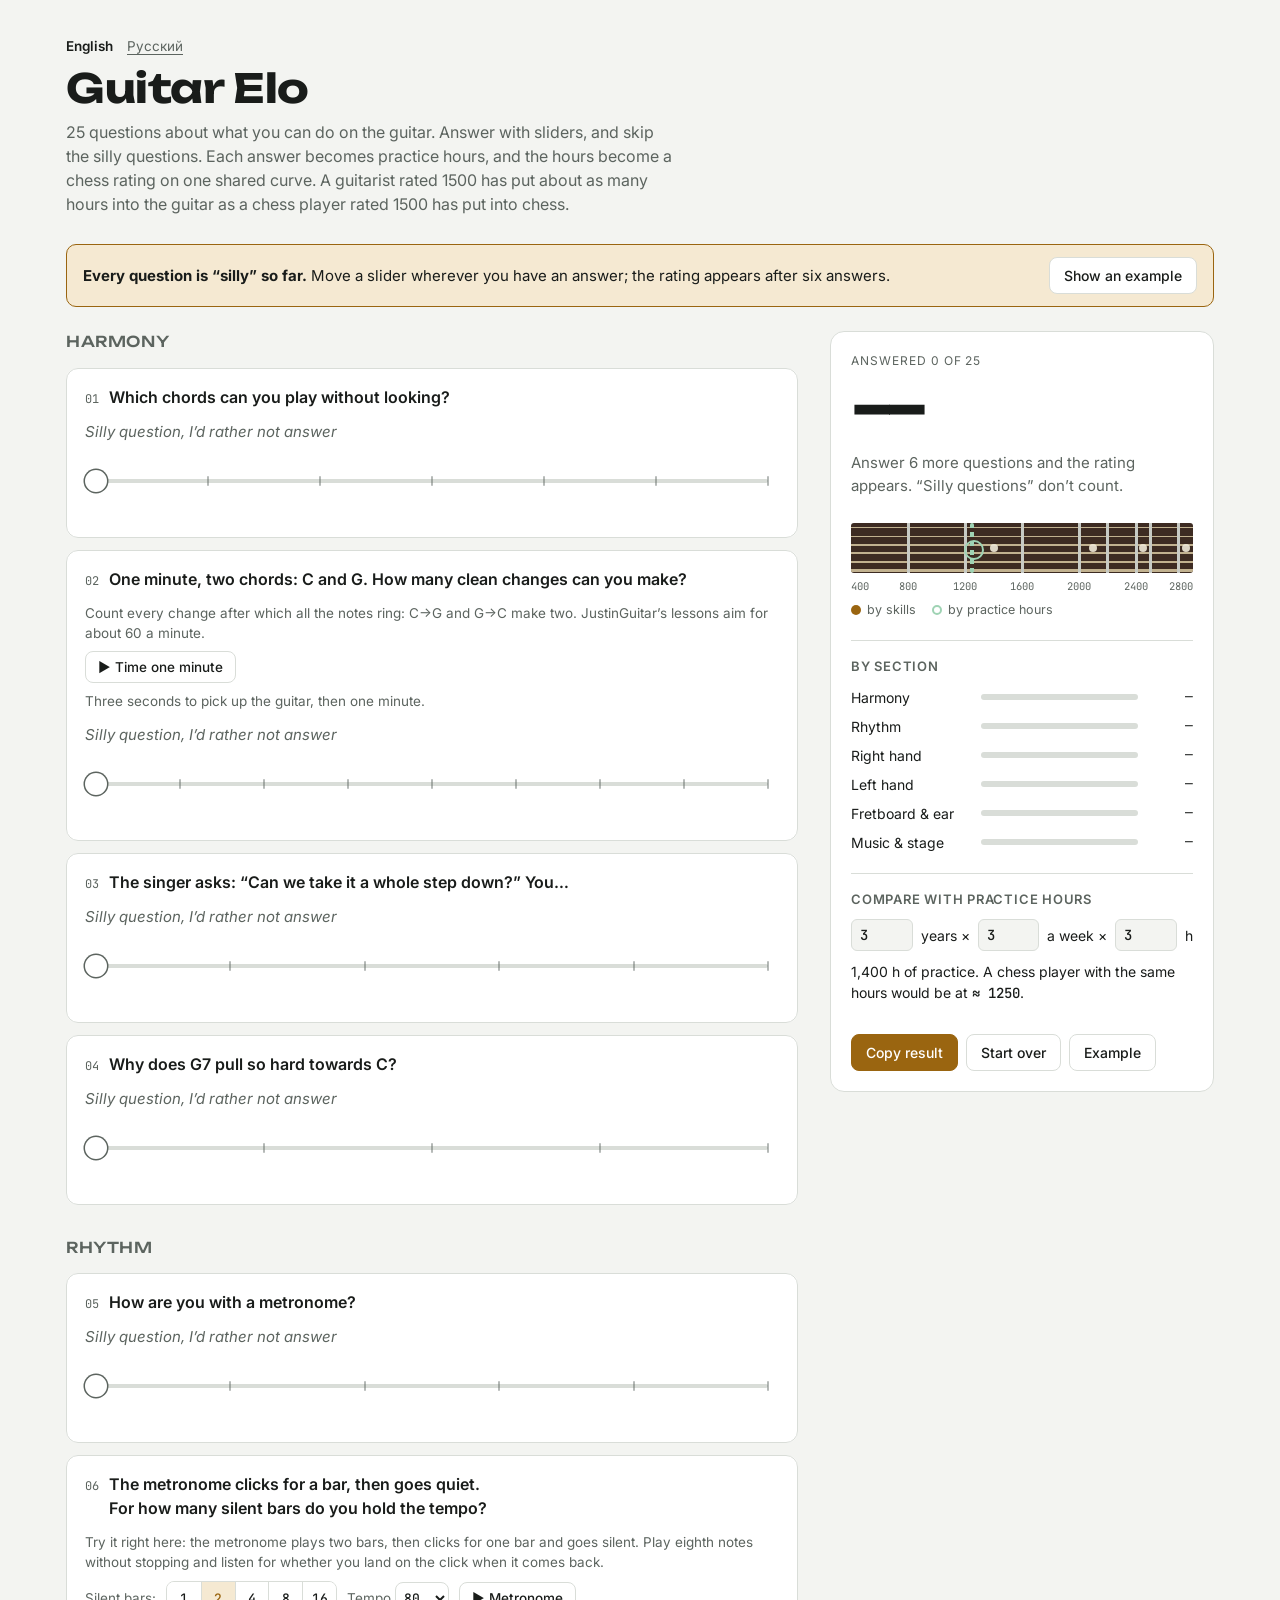
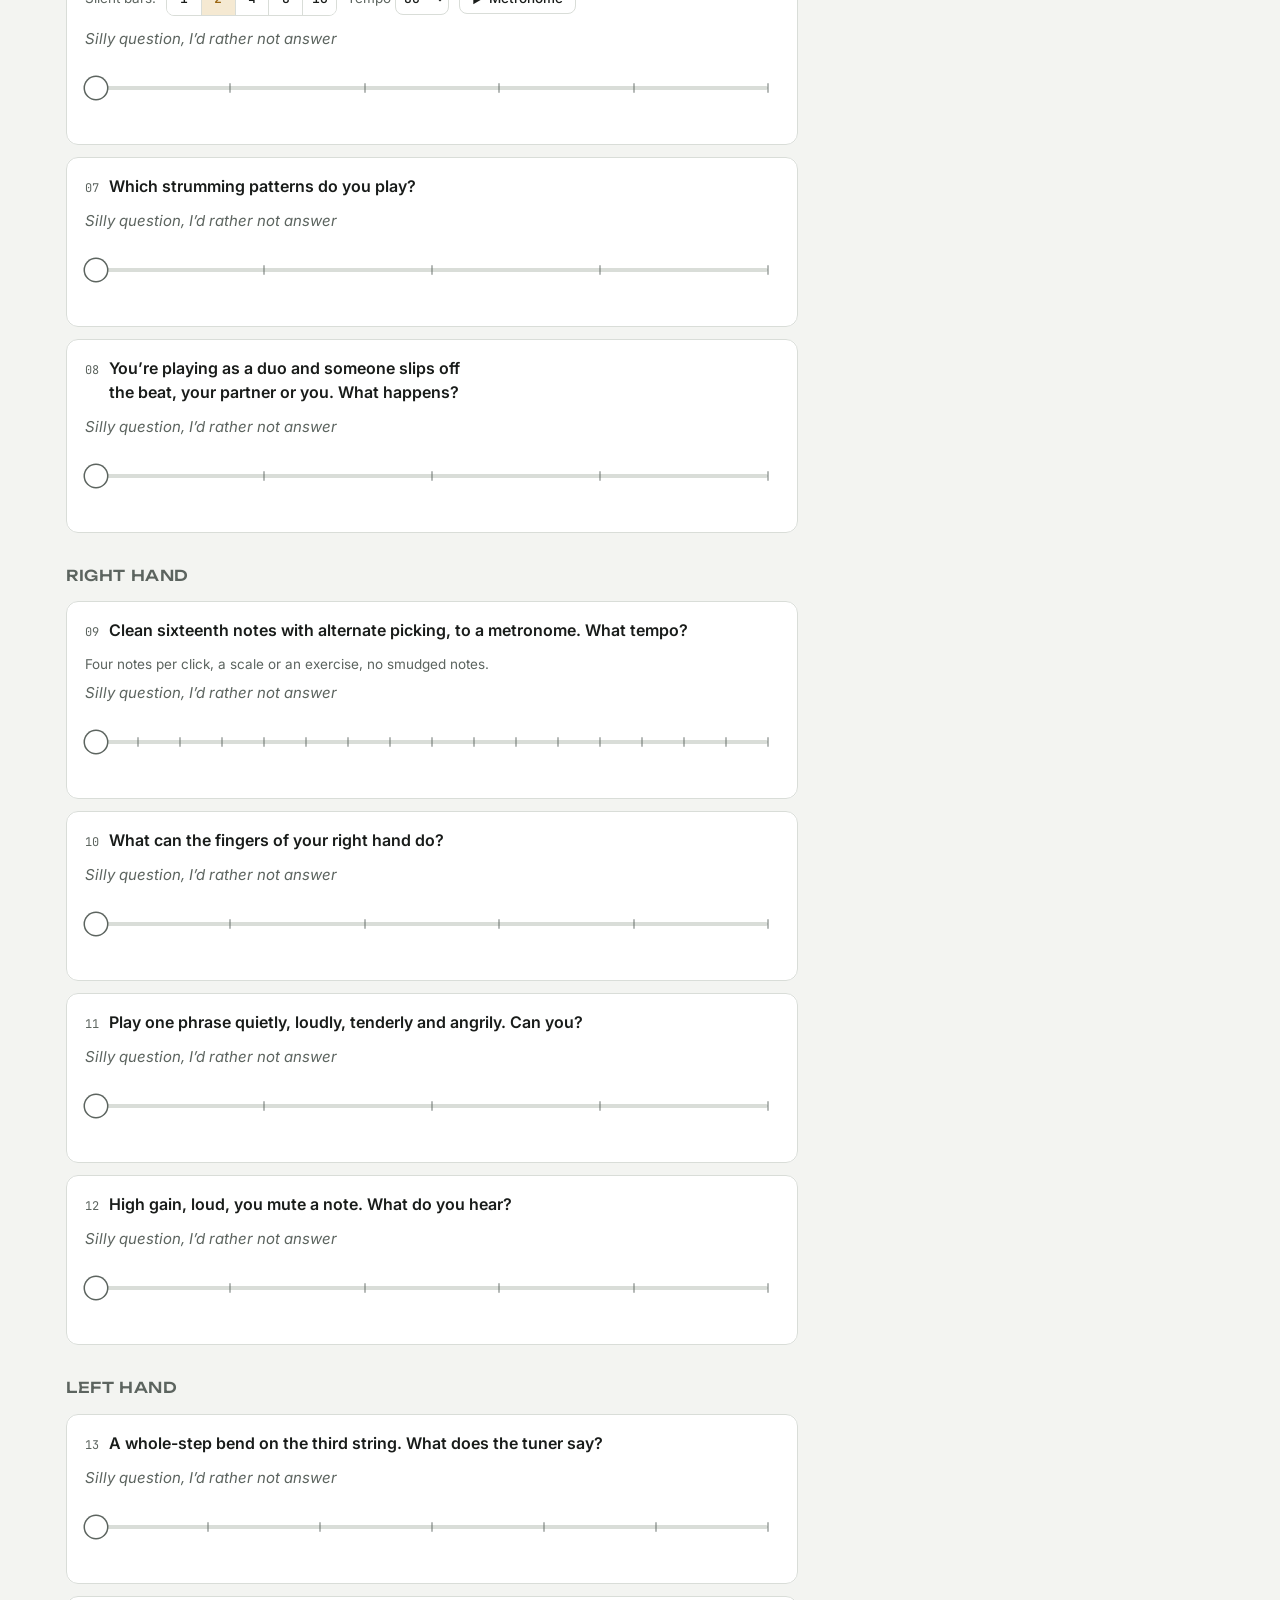
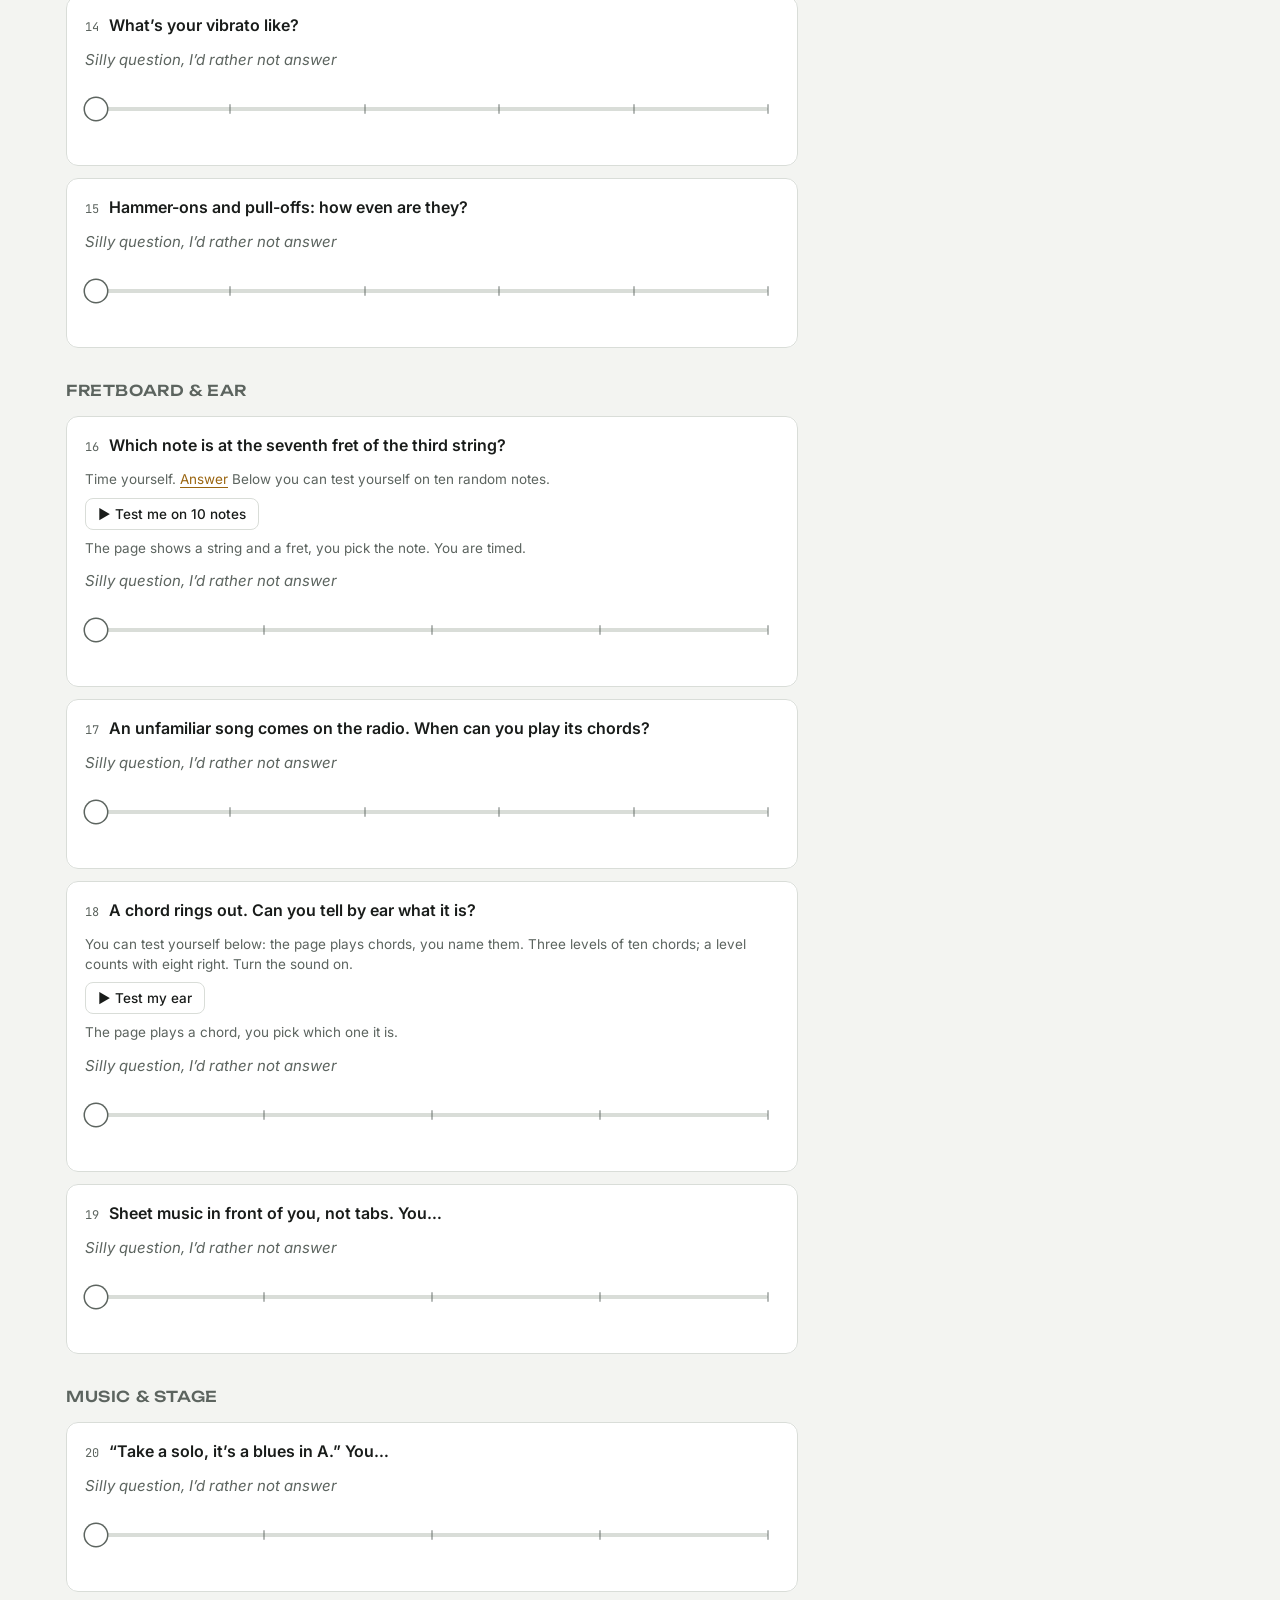
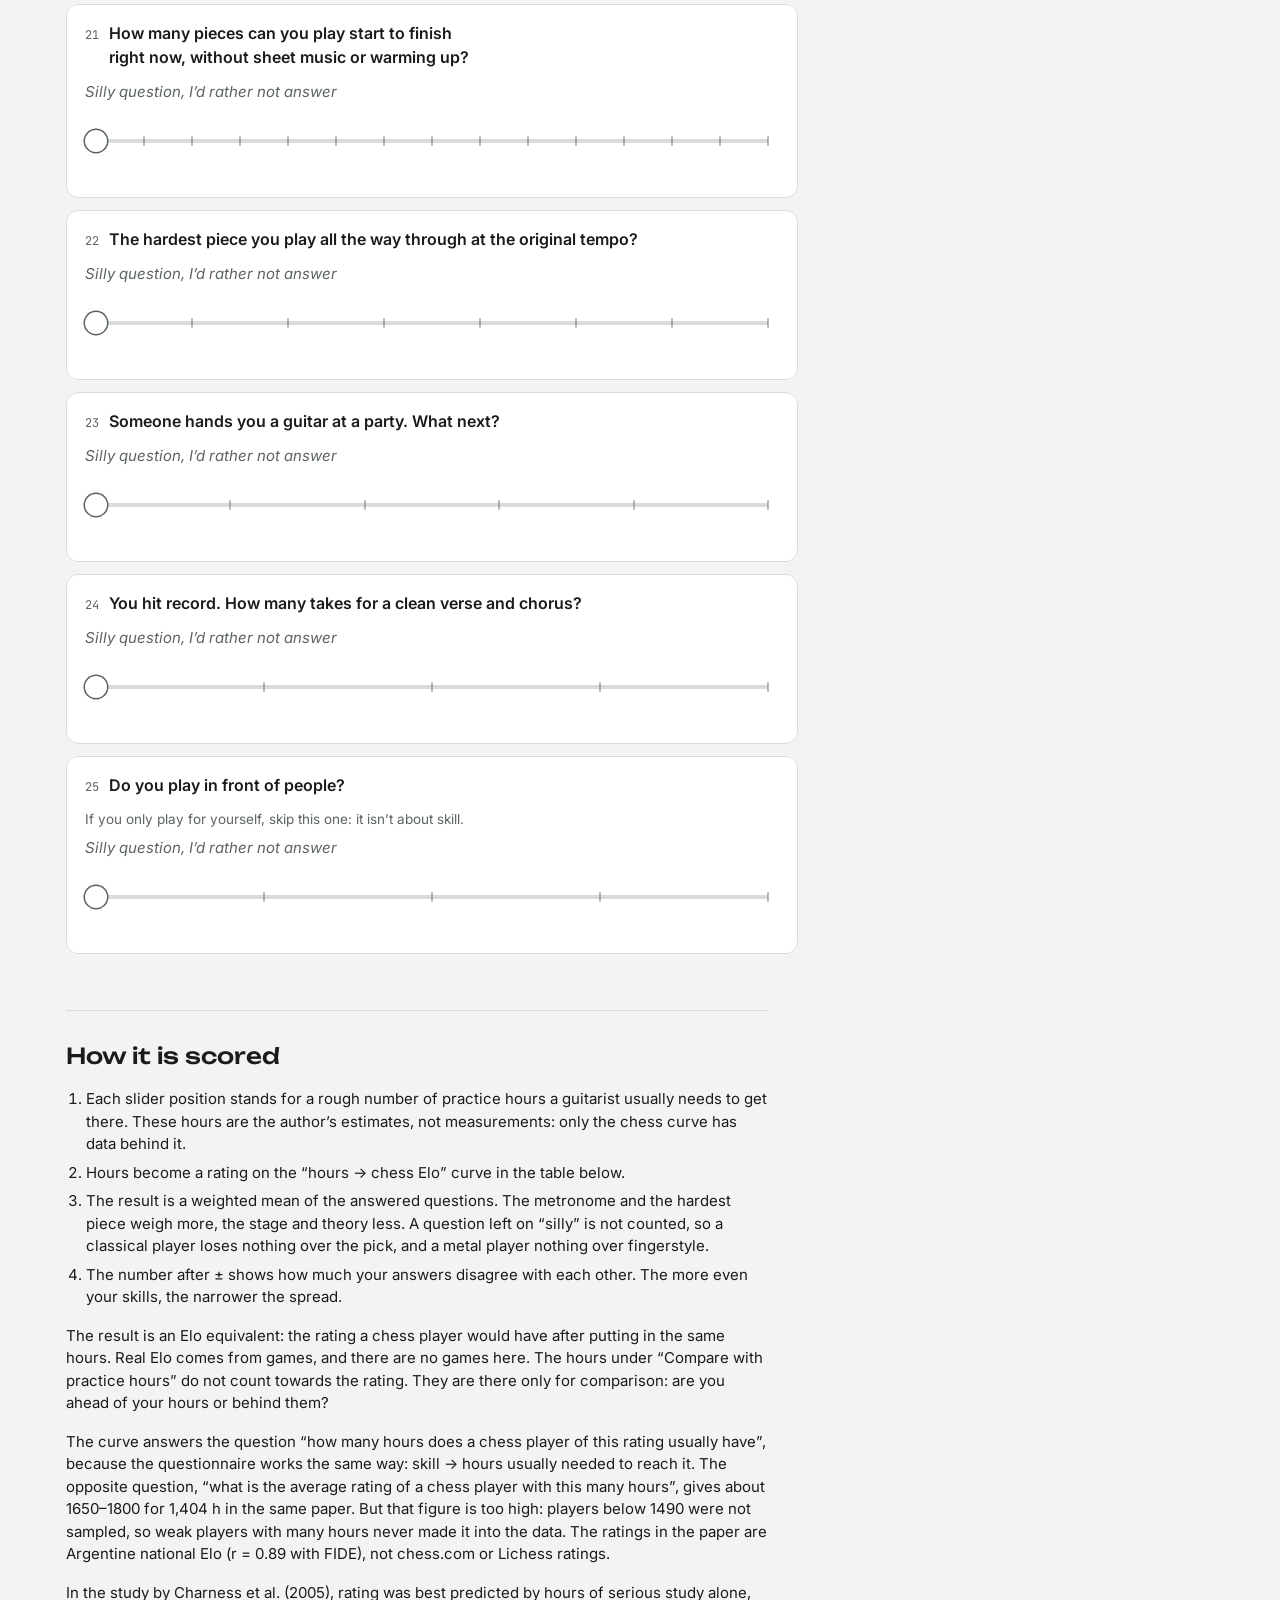
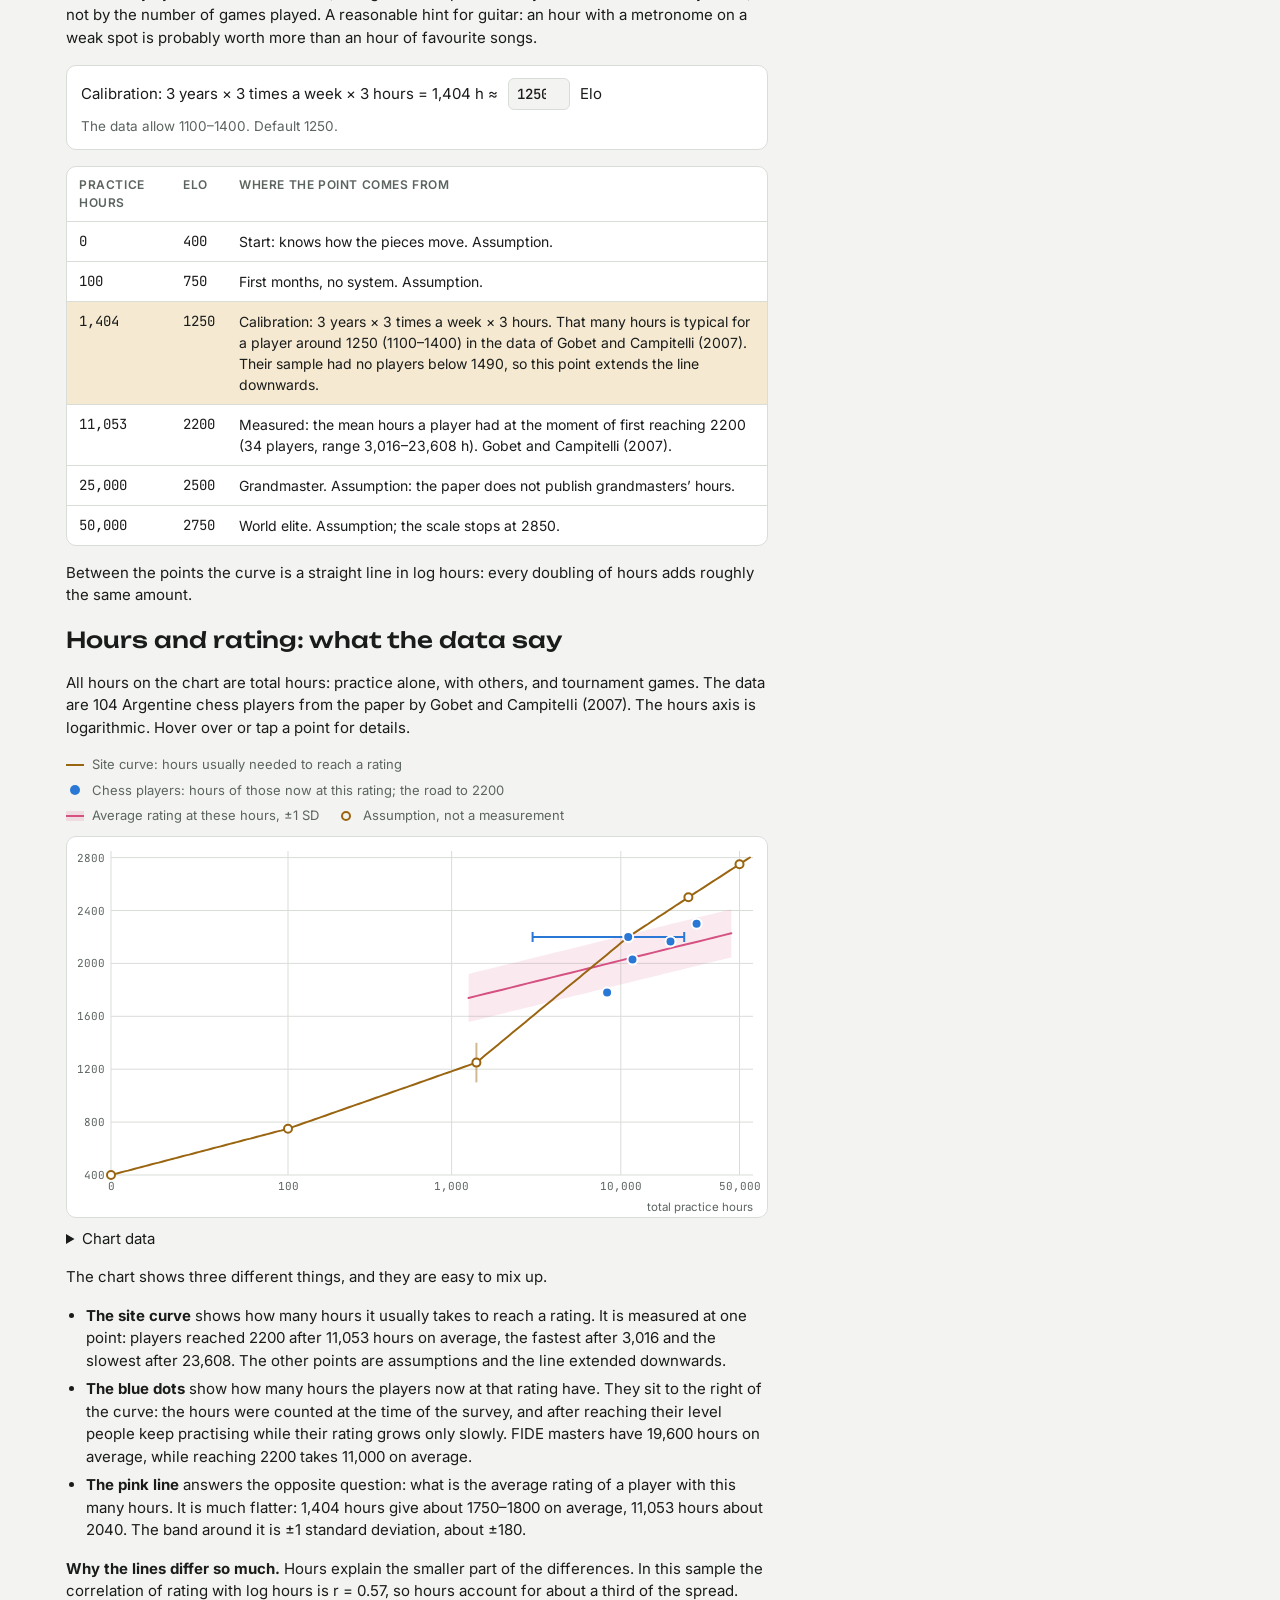
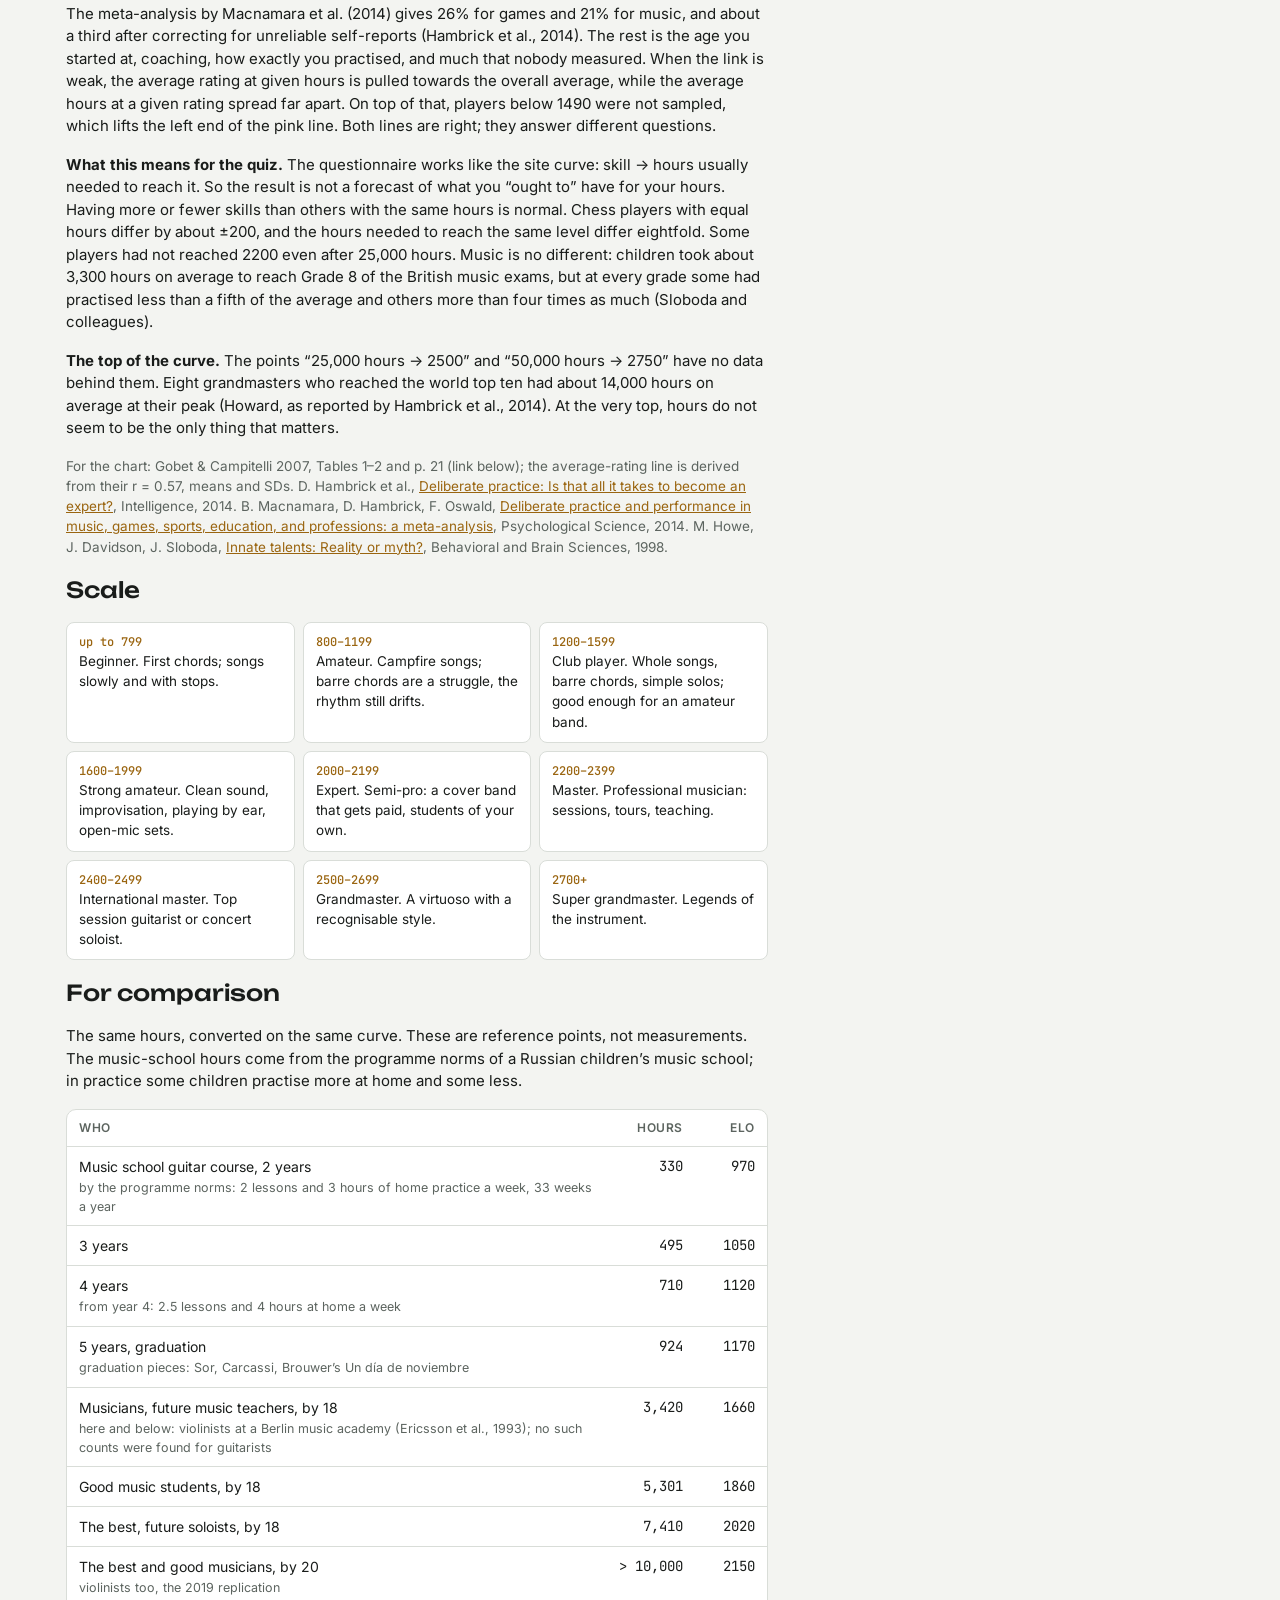
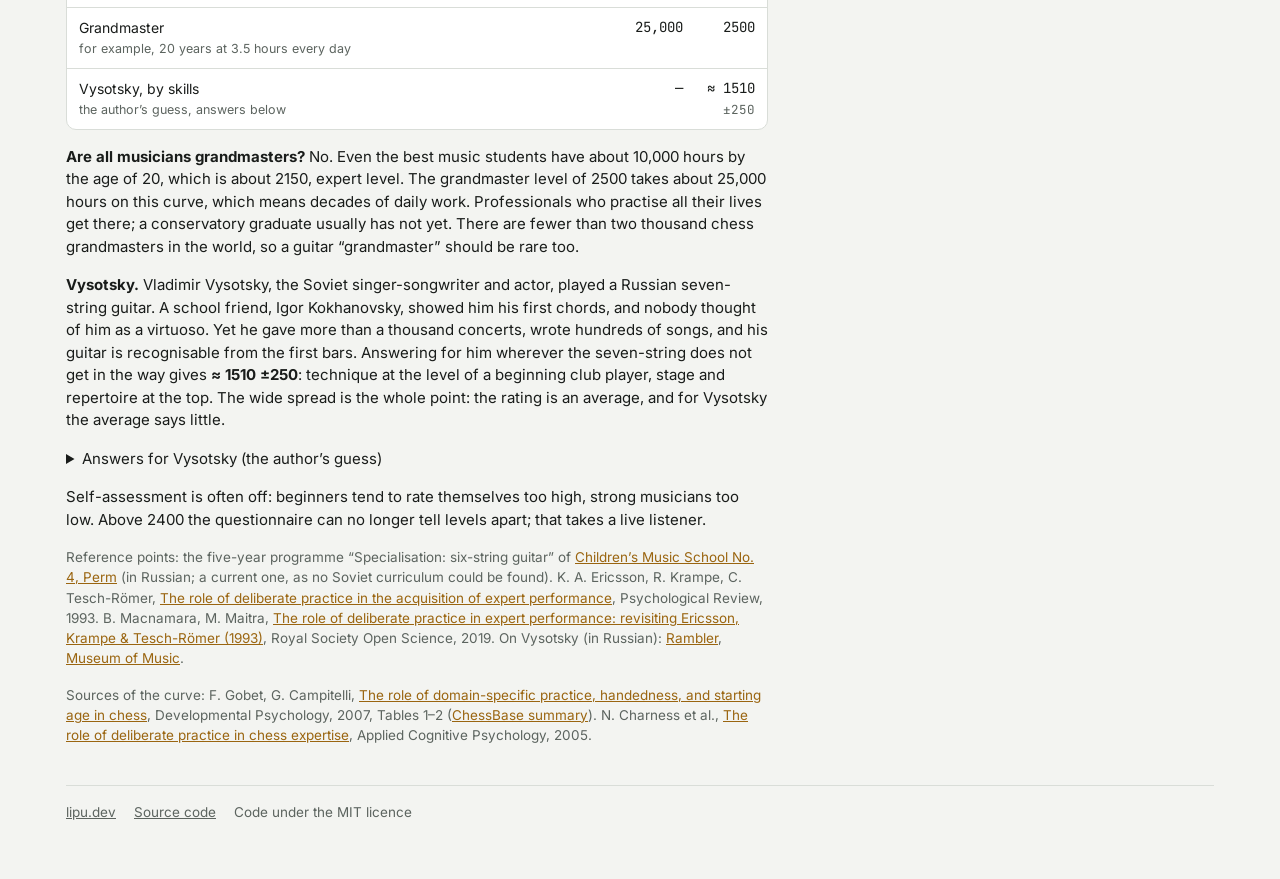
==== site/index.html @ 09f15ea8 "English mobile bar: See result Co-Authored-By: Claude Opus 5.5 <noreply@anthropic.com>" ====
<!doctype html>
<html lang="en">
<head>
<meta charset="utf-8">
<meta name="viewport" content="width=device-width, initial-scale=1, viewport-fit=cover">
<script>try { if (localStorage.getItem('guitar-elo-lang') === 'ru') location.replace('ru/' + location.search + location.hash); } catch (e) {}</script>
<title>Guitar Elo: rate your guitar skills on the chess scale</title>
<meta name="description" content="25 questions about your guitar skills. Answers become practice hours, and hours become a chess Elo rating, based on research on chess players.">
<link rel="canonical" href="https://guitar-elo.lipu.dev/">
<link rel="alternate" hreflang="en" href="https://guitar-elo.lipu.dev/">
<link rel="alternate" hreflang="ru" href="https://guitar-elo.lipu.dev/ru/">
<link rel="alternate" hreflang="x-default" href="https://guitar-elo.lipu.dev/">
<link rel="icon" href="/favicon.svg" type="image/svg+xml">
<meta name="theme-color" content="#F3F4F1" media="(prefers-color-scheme: light)">
<meta name="theme-color" content="#111413" media="(prefers-color-scheme: dark)">
<meta property="og:type" content="website">
<meta property="og:locale" content="en_GB">
<meta property="og:locale:alternate" content="ru_RU">
<meta property="og:site_name" content="lipu.dev">
<meta property="og:url" content="https://guitar-elo.lipu.dev/">
<meta property="og:title" content="Guitar Elo">
<meta property="og:description" content="25 questions about your guitar skills. Answers become practice hours, and hours become a chess Elo rating, based on research on chess players.">
<link rel="preconnect" href="https://fonts.googleapis.com">
<link rel="preconnect" href="https://fonts.gstatic.com" crossorigin>
<link rel="stylesheet" href="https://fonts.googleapis.com/css2?family=Inter:wght@400;500;600&family=JetBrains+Mono:wght@400;500&family=Unbounded:wght@500;700&display=swap">
<link rel="stylesheet" href="app.css?v=dev">
</head>
<body>
<div class="wrap">
  <p class="langhint" id="langhint" lang="ru" hidden>Эта страница есть на русском. <a href="ru/" data-lang="ru">Открыть</a><button type="button" aria-label="Закрыть">✕</button></p>
  <header class="top">
    <nav class="langs" aria-label="Language"><b>English</b><a href="ru/" hreflang="ru" lang="ru" data-lang="ru">Русский</a></nav>
    <h1>Guitar Elo</h1>
    <p class="lede">25 questions about what you can do on the guitar. Answer with sliders, and skip the silly questions. Each answer becomes practice hours, and the hours become a chess rating on one shared curve. A guitarist rated 1500 has put about as many hours into the guitar as a chess player rated 1500 has put into chess.</p>
  </header>

  <div class="example" id="blank" hidden>
    <p><b>Every question is “silly” so far.</b> Move a slider wherever you have an answer; the rating appears after six answers.</p>
    <button class="btn" type="button" id="showExample">Show an example</button>
  </div>
  <div class="example" id="example" hidden>
    <p><b>This is an example.</b> It is how a guitarist answers after 3 years of playing 3 times a week, 3 hours at a time. Change the answers to yours or start from scratch.</p>
    <button class="btn primary" type="button" id="start">Start from scratch</button>
  </div>

  <div class="layout">
    <form class="quiz" id="quiz" autocomplete="off"></form>

    <aside class="score" id="score" aria-live="polite">
      <div class="headline">
        <p class="eyebrow" id="progress">Answered 0 of 25</p>
        <div class="numrow"><span class="big" id="elo">—</span><span class="pm" id="pm"></span></div>
        <p class="band" id="band"></p>
        <p class="bandtext" id="bandtext"></p>
        <p class="equiv" id="equiv"></p>
      </div>

      <div class="boardwrap">
        <div class="board" id="board" aria-hidden="true"></div>
        <div class="ticks" id="ticks" aria-hidden="true"></div>
        <div class="legend"><span><i class="k-skill"></i>by skills</span><span><i class="k-hours"></i>by practice hours</span></div>
      </div>

      <div class="block">
        <h3>By section</h3>
        <div class="cats" id="cats"></div>
        <p class="weaknote" id="weaknote" hidden></p>
      </div>

      <div class="block">
        <h3>Compare with practice hours</h3>
        <div class="practice">
          <input type="number" id="p-years" min="0" max="80" step="0.5" inputmode="decimal" aria-label="Years of practice"><label for="p-years">years ×</label>
          <input type="number" id="p-week" min="0" max="14" step="0.5" inputmode="decimal" aria-label="Sessions a week"><label for="p-week">a week ×</label>
          <input type="number" id="p-hours" min="0" max="16" step="0.5" inputmode="decimal" aria-label="Hours per session"><label for="p-hours">h</label>
        </div>
        <p class="compare" id="compare"></p>
        <p class="verdict" id="verdict"></p>
      </div>

      <div class="actions">
        <button class="btn primary" type="button" id="copy">Copy result</button>
        <button class="btn" type="button" id="reset">Start over</button>
        <button class="btn" type="button" id="loadExample">Example</button>
        <span class="status" id="status" role="status"></span>
      </div>
      <textarea class="copybox" id="copybox" readonly hidden aria-label="Result text"></textarea>
    </aside>
  </div>

  <section class="method" id="method">
    <h2>How it is scored</h2>
    <ol>
      <li>Each slider position stands for a rough number of practice hours a guitarist usually needs to get there. These hours are the author’s estimates, not measurements: only the chess curve has data behind it.</li>
      <li>Hours become a rating on the “hours → chess Elo” curve in the table below.</li>
      <li>The result is a weighted mean of the answered questions. The metronome and the hardest piece weigh more, the stage and theory less. A question left on “silly” is not counted, so a classical player loses nothing over the pick, and a metal player nothing over fingerstyle.</li>
      <li>The number after ± shows how much your answers disagree with each other. The more even your skills, the narrower the spread.</li>
    </ol>
    <p>The result is an Elo equivalent: the rating a chess player would have after putting in the same hours. Real Elo comes from games, and there are no games here. The hours under “Compare with practice hours” do not count towards the rating. They are there only for comparison: are you ahead of your hours or behind them?</p>
    <p>The curve answers the question “how many hours does a chess player of this rating usually have”, because the questionnaire works the same way: skill → hours usually needed to reach it. The opposite question, “what is the average rating of a chess player with this many hours”, gives about 1650–1800 for 1,404 h in the same paper. But that figure is too high: players below 1490 were not sampled, so weak players with many hours never made it into the data. The ratings in the paper are Argentine national Elo (r = 0.89 with FIDE), not chess.com or Lichess ratings.</p>
    <p>In the study by Charness et al. (2005), rating was best predicted by hours of serious study alone, not by the number of games played. A reasonable hint for guitar: an hour with a metronome on a weak spot is probably worth more than an hour of favourite songs.</p>

    <div class="cal">
      <label for="cal">Calibration: 3 years × 3 times a week × 3 hours = 1,404 h ≈</label>
      <input type="number" id="cal" min="800" max="2100" step="50" inputmode="numeric">
      <span>Elo</span>
      <span class="calnote">The data allow 1100–1400. Default 1250.</span>
    </div>

    <div class="tablewrap">
      <table>
        <thead><tr><th>Practice hours</th><th>Elo</th><th>Where the point comes from</th></tr></thead>
        <tbody id="anchors"></tbody>
      </table>
    </div>
    <p>Between the points the curve is a straight line in log hours: every doubling of hours adds roughly the same amount.</p>

    <h2>Hours and rating: what the data say</h2>
    <p>All hours on the chart are total hours: practice alone, with others, and tournament games. The data are 104 Argentine chess players from the paper by Gobet and Campitelli (2007). The hours axis is logarithmic. Hover over or tap a point for details.</p>
    <figure class="chart">
      <figcaption class="clegend">
        <span><i class="key" style="--k:var(--c-curve)"></i>Site curve: hours usually needed to reach a rating</span>
        <span><i class="key dot" style="--k:var(--c-data)"></i>Chess players: hours of those now at this rating; the road to 2200</span>
        <span><i class="key band" style="--k:var(--c-exp)"></i>Average rating at these hours, ±1 SD</span>
        <span><i class="key ring" style="--k:var(--c-curve)"></i>Assumption, not a measurement</span>
      </figcaption>
      <div class="cplot" id="cplot"><div class="ctip" id="ctip" hidden></div></div>
      <details><summary>Chart data</summary>
        <div class="tablewrap"><table>
          <thead><tr><th>What</th><th>Hours</th><th>Rating</th></tr></thead>
          <tbody id="chartRows"></tbody>
        </table></div>
      </details>
    </figure>
    <p>The chart shows three different things, and they are easy to mix up.</p>
    <ul>
      <li><b>The site curve</b> shows how many hours it usually takes to reach a rating. It is measured at one point: players reached 2200 after 11,053 hours on average, the fastest after 3,016 and the slowest after 23,608. The other points are assumptions and the line extended downwards.</li>
      <li><b>The blue dots</b> show how many hours the players now at that rating have. They sit to the right of the curve: the hours were counted at the time of the survey, and after reaching their level people keep practising while their rating grows only slowly. FIDE masters have 19,600 hours on average, while reaching 2200 takes 11,000 on average.</li>
      <li><b>The pink line</b> answers the opposite question: what is the average rating of a player with this many hours. It is much flatter: 1,404 hours give about 1750–1800 on average, 11,053 hours about 2040. The band around it is ±1 standard deviation, about ±180.</li>
    </ul>
    <p><b>Why the lines differ so much.</b> Hours explain the smaller part of the differences. In this sample the correlation of rating with log hours is r = 0.57, so hours account for about a third of the spread. The meta-analysis by Macnamara et al. (2014) gives 26% for games and 21% for music, and about a third after correcting for unreliable self-reports (Hambrick et al., 2014). The rest is the age you started at, coaching, how exactly you practised, and much that nobody measured. When the link is weak, the average rating at given hours is pulled towards the overall average, while the average hours at a given rating spread far apart. On top of that, players below 1490 were not sampled, which lifts the left end of the pink line. Both lines are right; they answer different questions.</p>
    <p><b>What this means for the quiz.</b> The questionnaire works like the site curve: skill → hours usually needed to reach it. So the result is not a forecast of what you “ought to” have for your hours. Having more or fewer skills than others with the same hours is normal. Chess players with equal hours differ by about ±200, and the hours needed to reach the same level differ eightfold. Some players had not reached 2200 even after 25,000 hours. Music is no different: children took about 3,300 hours on average to reach Grade 8 of the British music exams, but at every grade some had practised less than a fifth of the average and others more than four times as much (Sloboda and colleagues).</p>
    <p><b>The top of the curve.</b> The points “25,000 hours → 2500” and “50,000 hours → 2750” have no data behind them. Eight grandmasters who reached the world top ten had about 14,000 hours on average at their peak (Howard, as reported by Hambrick et al., 2014). At the very top, hours do not seem to be the only thing that matters.</p>
    <p class="sources">For the chart: Gobet &amp; Campitelli 2007, Tables 1–2 and p. 21 (link below); the average-rating line is derived from their r = 0.57, means and SDs. D. Hambrick et al., <a href="https://doi.org/10.1016/j.intell.2013.04.001" target="_blank" rel="noopener">Deliberate practice: Is that all it takes to become an expert?</a>, Intelligence, 2014. B. Macnamara, D. Hambrick, F. Oswald, <a href="https://doi.org/10.1177/0956797614535810" target="_blank" rel="noopener">Deliberate practice and performance in music, games, sports, education, and professions: a meta-analysis</a>, Psychological Science, 2014. M. Howe, J. Davidson, J. Sloboda, <a href="https://doi.org/10.1017/S0140525X9800123X" target="_blank" rel="noopener">Innate talents: Reality or myth?</a>, Behavioral and Brain Sciences, 1998.</p>

    <h2>Scale</h2>
    <div class="bands" id="bands"></div>

    <h2>For comparison</h2>
    <p>The same hours, converted on the same curve. These are reference points, not measurements. The music-school hours come from the programme norms of a Russian children’s music school; in practice some children practise more at home and some less.</p>
    <div class="tablewrap">
      <table class="refs">
        <thead><tr><th>Who</th><th>Hours</th><th>Elo</th></tr></thead>
        <tbody id="refs"></tbody>
      </table>
    </div>
    <p><b>Are all musicians grandmasters?</b> No. Even the best music students have about 10,000 hours by the age of 20, which is about 2150, expert level. The grandmaster level of 2500 takes about 25,000 hours on this curve, which means decades of daily work. Professionals who practise all their lives get there; a conservatory graduate usually has not yet. There are fewer than two thousand chess grandmasters in the world, so a guitar “grandmaster” should be rare too.</p>
    <p><b>Vysotsky.</b> Vladimir Vysotsky, the Soviet singer-songwriter and actor, played a Russian seven-string guitar. A school friend, Igor Kokhanovsky, showed him his first chords, and nobody thought of him as a virtuoso. Yet he gave more than a thousand concerts, wrote hundreds of songs, and his guitar is recognisable from the first bars. Answering for him wherever the seven-string does not get in the way gives <b id="vysElo"></b>: technique at the level of a beginning club player, stage and repertoire at the top. The wide spread is the whole point: the rating is an average, and for Vysotsky the average says little.</p>
    <details><summary>Answers for Vysotsky (the author’s guess)</summary><ul class="vys" id="vysList"></ul></details>

    <p>Self-assessment is often off: beginners tend to rate themselves too high, strong musicians too low. Above 2400 the questionnaire can no longer tell levels apart; that takes a live listener.</p>
    <p class="sources">Reference points: the five-year programme “Specialisation: six-string guitar” of <a href="https://dmsh4perm.ru/public/%20%D0%B3%D0%B8%D1%82%D0%B0%D1%80%D0%B0%20%D1%88%D0%B5%D1%81%D1%82%D0%B8%D1%81%D1%82%D1%80%D1%83%D0%BD%D0%BD%D0%B0%D1%8F%205%20%D0%BB%D0%B5%D1%82%20%D0%A4%D0%93%D0%A2.pdf" target="_blank" rel="noopener">Children’s Music School No. 4, Perm</a> (in Russian; a current one, as no Soviet curriculum could be found). K. A. Ericsson, R. Krampe, C. Tesch-Römer, <a href="https://doi.org/10.1037/0033-295X.100.3.363" target="_blank" rel="noopener">The role of deliberate practice in the acquisition of expert performance</a>, Psychological Review, 1993. B. Macnamara, M. Maitra, <a href="https://doi.org/10.1098/rsos.190327" target="_blank" rel="noopener">The role of deliberate practice in expert performance: revisiting Ericsson, Krampe &amp; Tesch-Römer (1993)</a>, Royal Society Open Science, 2019. On Vysotsky (in Russian): <a href="https://kino.rambler.ru/movies/54465653-on-nauchil-vysotskogo-igrat-na-gitare-kto-na-samom-dele-vospital-barda-i-sochinil-babe-leto/" target="_blank" rel="noopener">Rambler</a>, <a href="https://music-museum.ru/about/news/11-faktov-iz-zhizni-vladimira-vyisoczkogo.-k-85-letiyu-so-dnya-rozhdeniya.html" target="_blank" rel="noopener">Museum of Music</a>.</p>
    <p class="sources">Sources of the curve: F. Gobet, G. Campitelli, <a href="https://bura.brunel.ac.uk/bitstream/2438/611/1/Gobet_DevPsyc_Final.pdf" target="_blank" rel="noopener">The role of domain-specific practice, handedness, and starting age in chess</a>, Developmental Psychology, 2007, Tables 1–2 (<a href="https://en.chessbase.com/post/handedne-practice-and-talent-in-che" target="_blank" rel="noopener">ChessBase summary</a>). N. Charness et al., <a href="https://doi.org/10.1002/acp.1106" target="_blank" rel="noopener">The role of deliberate practice in chess expertise</a>, Applied Cognitive Psychology, 2005.</p>
  </section>

  <footer class="foot">
    <a href="https://lipu.dev/">lipu.dev</a>
    <a href="https://github.com/komapc/guitar-elo" rel="noopener">Source code</a>
    <span>Code under the MIT licence</span>
  </footer>
</div>

<div class="bar-mobile" id="barMobile">
  <span><b id="barElo">—</b> <span id="barBand"></span></span>
  <button class="btn" type="button" id="toScore">See result</button>
</div>

<script src="i18n/en.js?v=dev"></script>
<script src="app.js?v=dev"></script>
</body>
</html>
---- site/app.css ----
/* Layout: questionnaire column + sticky scorecard whose rating sits on a fretboard strip; on phones the scorecard leads and a slim bottom bar keeps the number in view. */
:root{
  --bg:#F3F4F1; --surface:#FFFFFF; --ink:#191C1A; --muted:#5C645F; --line:#D9DDD8;
  --accent:#9A6510; --accent-soft:#F5E9D2; --on-accent:#FFFFFF;
  --board:#3D2B22; --fret:#C7CAC4; --string:#D9C9A3; --inlay:#EFE8D8; --pin-hours:#9FD3B4;
  --good:#2E7448; --warn:#A5461E;
  --c-curve:#9A6510; --c-data:#2a78d6; --c-exp:#d55181;
  --f-display:'Unbounded','Inter',system-ui,sans-serif;
  --f-body:'Inter',system-ui,-apple-system,'Segoe UI',Roboto,sans-serif;
  --f-mono:'JetBrains Mono',ui-monospace,SFMono-Regular,Menlo,Consolas,monospace;
}
@media (prefers-color-scheme: dark){
  :root:not([data-theme="light"]){
    --bg:#111413; --surface:#1A1E1C; --ink:#E8EBE7; --muted:#9BA39E; --line:#2D3330;
    --accent:#E2B050; --accent-soft:#3A2F19; --on-accent:#1A1408;
    --board:#2B1E18; --fret:#8F938D; --string:#B8A57C; --inlay:#D2CAB8; --pin-hours:#7CC79C;
    --good:#6DC28C; --warn:#E89068; color-scheme:dark;
    --c-curve:#c98500; --c-data:#3987e5; --c-exp:#d55181;
  }
}
:root[data-theme="dark"]{
  --bg:#111413; --surface:#1A1E1C; --ink:#E8EBE7; --muted:#9BA39E; --line:#2D3330;
  --accent:#E2B050; --accent-soft:#3A2F19; --on-accent:#1A1408;
  --board:#2B1E18; --fret:#8F938D; --string:#B8A57C; --inlay:#D2CAB8; --pin-hours:#7CC79C;
  --good:#6DC28C; --warn:#E89068; color-scheme:dark;
  --c-curve:#c98500; --c-data:#3987e5; --c-exp:#d55181;
}
*{box-sizing:border-box}
body{background:var(--bg);color:var(--ink);font-family:var(--f-body);font-size:15px;line-height:1.5}
.wrap{max-width:1180px;margin:0 auto;padding-block:36px 56px;padding-left:max(16px,env(safe-area-inset-left,0px));padding-right:max(16px,env(safe-area-inset-right,0px))}
header.top{display:grid;gap:10px;max-width:68ch;margin-bottom:28px}
h1{font-family:var(--f-display);font-weight:700;font-size:clamp(28px,4.4vw,40px);line-height:1.1;letter-spacing:-0.01em;margin:0;text-wrap:balance}
.lede{margin:0;color:var(--muted);font-size:16px}
.langs{display:flex;gap:14px;font-size:13.5px;color:var(--muted)}
.langs a{color:var(--muted);text-underline-offset:3px}
.langs a:hover{color:var(--accent)}
.langs b{font-weight:600;color:var(--ink)}
.langhint{display:flex;flex-wrap:wrap;align-items:center;gap:6px 12px;margin:0 0 20px;padding:10px 14px;border:1px solid var(--line);border-radius:10px;background:var(--surface);font-size:14px}
.langhint a{color:var(--accent)}
.langhint button{margin-left:auto;font:14px var(--f-body);color:var(--muted);background:none;border:0;padding:2px 6px;cursor:pointer}
.langhint button:focus-visible{outline:2px solid var(--accent);outline-offset:1px}
.example{display:flex;flex-wrap:wrap;align-items:center;gap:10px 16px;margin:0 0 24px;padding:12px 16px;border:1px solid var(--accent);border-radius:10px;background:var(--accent-soft)}
.example p{margin:0;flex:1 1 320px;min-width:0}
.layout{display:grid;grid-template-columns:minmax(0,1fr) 384px;gap:32px;align-items:start}
.quiz{display:grid;gap:32px;min-width:0}
.group{display:grid;gap:12px;min-width:0}
.group h2{font-family:var(--f-display);font-weight:500;font-size:15px;letter-spacing:.04em;text-transform:uppercase;color:var(--muted);margin:0 0 2px}
fieldset.q{border:1px solid var(--line);background:var(--surface);border-radius:12px;padding:16px 18px 18px;margin:0;min-width:0}
fieldset.q legend{float:left;width:100%;padding:0;margin:0 0 12px;display:flex;gap:10px;align-items:baseline}
.qn{font-family:var(--f-mono);font-size:12px;color:var(--muted);flex:none}
.qt{font-weight:600;font-size:16px;flex:1 1 auto;min-width:0;text-wrap:balance}
.qelo{font-family:var(--f-mono);font-size:12px;color:var(--accent);white-space:nowrap;flex:none}
.qelo.off{color:var(--muted)}
.hint{clear:both;margin:-6px 0 8px;color:var(--muted);font-size:13.5px}
.hint details{display:inline}
.hint summary{display:inline;cursor:pointer;color:var(--accent);text-decoration:underline;text-underline-offset:3px}
.hint details[open] summary{margin-right:4px}
.val{display:block;clear:both;min-height:2.8em;margin:0 0 2px;font-weight:500;font-size:15px;line-height:1.4}
.q.unset .val{color:var(--muted);font-style:italic;font-weight:400}
.rail{position:relative;height:32px}
.rail::before{content:"";position:absolute;left:11px;right:11px;top:50%;height:4px;margin-top:-2px;border-radius:2px;background:var(--line)}
.rail i{position:absolute;top:50%;width:2px;height:10px;margin:-5px 0 0 -1px;border-radius:1px;background:var(--muted);opacity:.45;pointer-events:none}
.rail input{-webkit-appearance:none;appearance:none;position:relative;z-index:1;display:block;width:100%;height:32px;margin:0;background:transparent;cursor:pointer;touch-action:pan-y;--f:0}
.rail input::-webkit-slider-runnable-track{height:4px;border-radius:2px;background:linear-gradient(to right,var(--accent) calc(11px + (100% - 22px) * var(--f)),transparent 0)}
.rail input::-moz-range-track{height:4px;border-radius:2px;background:linear-gradient(to right,var(--accent) calc(11px + (100% - 22px) * var(--f)),transparent 0)}
.rail input::-webkit-slider-thumb{-webkit-appearance:none;appearance:none;width:22px;height:22px;margin-top:-9px;border-radius:50%;background:var(--accent);border:3px solid var(--surface);box-shadow:0 0 0 1.5px var(--accent)}
.rail input::-moz-range-thumb{width:16px;height:16px;border-radius:50%;background:var(--accent);border:3px solid var(--surface);box-shadow:0 0 0 1.5px var(--accent)}
.q.unset .rail input::-webkit-slider-runnable-track{background:transparent}
.q.unset .rail input::-moz-range-track{background:transparent}
.q.unset .rail input::-webkit-slider-thumb{background:var(--surface);box-shadow:0 0 0 1.5px var(--muted)}
.q.unset .rail input::-moz-range-thumb{background:var(--surface);box-shadow:0 0 0 1.5px var(--muted)}
.rail input:focus-visible{outline:2px solid var(--accent);outline-offset:2px;border-radius:6px}
.qfoot{display:flex;justify-content:flex-end;min-height:22px}
.clear{font:13px var(--f-body);color:var(--muted);background:none;border:0;padding:2px 0;cursor:pointer;text-decoration:underline;text-underline-offset:3px}
.clear:hover{color:var(--accent)}
.clear:focus-visible{outline:2px solid var(--accent);outline-offset:2px}
.q.unset .clear{visibility:hidden}
.tool{clear:both;display:flex;flex-wrap:wrap;align-items:center;gap:8px 10px;margin:0 0 12px;font-size:13.5px;color:var(--muted)}
.tool .btn{padding:7px 12px;font-size:13.5px}
.tool.on .tgo{background:var(--accent);border-color:var(--accent);color:var(--on-accent)}
.tclock{font:500 20px var(--f-mono);color:var(--ink);font-variant-numeric:tabular-nums}
.tclock:empty{display:none}
.seg{display:inline-flex;border:1px solid var(--line);border-radius:8px;overflow:hidden}
.segb{font:500 13px var(--f-mono);min-width:2.6em;padding:8px 6px;border:0;border-left:1px solid var(--line);background:var(--surface);color:var(--ink);cursor:pointer}
.segb:first-child{border-left:0}
.segb[aria-pressed="true"]{background:var(--accent-soft);color:var(--accent)}
.segb:focus-visible,.tbpm:focus-visible{outline:2px solid var(--accent);outline-offset:1px}
.tbpm{font:500 13px var(--f-mono);margin-left:4px;padding:6px 4px;border:1px solid var(--line);border-radius:8px;background:var(--surface);color:var(--ink)}
.tout{flex-basis:100%}
.tout:empty{display:none}
.qz{flex-basis:100%;display:grid;gap:10px}
.qz[hidden]{display:none}
.qzq{display:flex;justify-content:space-between;align-items:baseline;gap:10px}
.qzpos{font:600 18px var(--f-body);color:var(--ink)}
.qzn{font:13px var(--f-mono)}
.notes{display:grid;grid-template-columns:repeat(6,minmax(0,1fr));gap:6px}
@media (max-width:560px){.notes{grid-template-columns:repeat(4,minmax(0,1fr))}}
.chords{display:grid;grid-template-columns:repeat(auto-fit,minmax(68px,1fr));gap:6px}
.tre,.tnext{white-space:nowrap}
.nb{font:500 14px var(--f-body);min-height:46px;padding:4px 2px;border:1px solid var(--line);border-radius:8px;background:var(--surface);color:var(--ink);cursor:pointer;display:flex;flex-direction:column;align-items:center;justify-content:center;line-height:1.15;touch-action:manipulation}
.nb small{font-size:11.5px;color:var(--muted)}
.nb:active{background:var(--accent-soft)}
.nb:focus-visible,.tset:focus-visible{outline:2px solid var(--accent);outline-offset:1px}
.tset{margin-left:6px;font:500 13px var(--f-body);padding:5px 10px;border-radius:8px;border:1px solid var(--accent);background:var(--accent-soft);color:var(--accent);cursor:pointer}
.tset:disabled{cursor:default;opacity:.8}

.score{position:sticky;top:calc(env(safe-area-inset-top,0px) + 16px);max-height:calc(100dvh - 32px);overflow:auto;background:var(--surface);border:1px solid var(--line);border-radius:14px;padding:20px;display:grid;gap:20px;min-width:0}
.eyebrow{font-size:12px;letter-spacing:.08em;text-transform:uppercase;color:var(--muted);margin:0}
.headline{display:grid;gap:6px}
.numrow{display:flex;align-items:baseline;gap:10px;flex-wrap:wrap}
.big{font-family:var(--f-display);font-weight:700;font-size:64px;line-height:1;letter-spacing:-0.03em;font-variant-numeric:tabular-nums}
.pm{font-family:var(--f-mono);font-size:16px;color:var(--muted)}
.band{font-family:var(--f-display);font-weight:500;font-size:17px;color:var(--accent);margin:0}
.bandtext{margin:0;color:var(--muted)}
.equiv{margin:0;font-size:13.5px;color:var(--muted)}
.equiv b{font-family:var(--f-mono);font-weight:500;color:var(--ink)}

.boardwrap{display:grid;gap:6px}
.board{position:relative;height:50px;border-radius:3px;background:var(--board);overflow:hidden}
.board .str{position:absolute;left:0;right:0;background:var(--string);opacity:.85}
.board .fret{position:absolute;top:0;bottom:0;width:3px;margin-left:-1.5px;background:var(--fret)}
.board .inlay{position:absolute;top:50%;width:8px;height:8px;margin:-4px 0 0 -4px;border-radius:50%;background:var(--inlay);opacity:.9}
.board .pin{position:absolute;top:0;bottom:0;width:0;transition:left .25s ease}
.board .pin::before{content:"";position:absolute;top:0;bottom:0;left:-2px;width:4px;border-radius:2px}
.board .pin::after{content:"";position:absolute;top:50%;left:-8px;width:16px;height:16px;margin-top:-8px;border-radius:50%}
.pin.skill::before{background:var(--accent)}
.pin.skill::after{background:var(--accent);box-shadow:0 0 0 2px var(--board)}
.pin.hours::before{background:repeating-linear-gradient(to bottom,var(--pin-hours) 0 5px,transparent 5px 9px)}
.pin.hours::after{background:transparent;border:2.5px solid var(--pin-hours)}
.ticks{position:relative;height:16px;font-family:var(--f-mono);font-size:10.5px;color:var(--muted)}
.ticks span{position:absolute;top:0;transform:translateX(-50%)}
.ticks span:first-child{transform:none}
.ticks span:last-child{transform:translateX(-100%)}
.legend{display:flex;flex-wrap:wrap;gap:4px 16px;font-size:12.5px;color:var(--muted)}
.legend i{display:inline-block;width:10px;height:10px;border-radius:50%;margin-right:6px;vertical-align:-1px}
.legend .k-skill{background:var(--accent)}
.legend .k-hours{border:2px solid var(--pin-hours)}

.block{display:grid;gap:10px;padding-top:16px;border-top:1px solid var(--line)}
.block h3{margin:0;font-size:13px;font-weight:600;letter-spacing:.06em;text-transform:uppercase;color:var(--muted)}
.cats{display:grid;gap:8px}
.cat{display:grid;grid-template-columns:8.6em minmax(0,1fr) 3.2em;gap:10px;align-items:center;font-size:14px}
.cat .bar{height:6px;border-radius:3px;background:var(--line);overflow:hidden}
.cat .bar i{display:block;height:100%;background:var(--accent);border-radius:3px;transition:width .25s ease}
.cat .v{font-family:var(--f-mono);font-size:13px;text-align:right;font-variant-numeric:tabular-nums}
.cat.weak .name{color:var(--warn);font-weight:600}
.cat.weak .bar i{background:var(--warn)}
.weaknote{margin:0;font-size:13.5px;color:var(--muted)}
.weaknote b{color:var(--warn)}

.practice{display:flex;flex-wrap:wrap;align-items:center;gap:6px 8px;font-size:14px}
.practice input,.cal input{width:4.4em;padding:6px 8px;font:500 14px var(--f-mono);color:var(--ink);background:var(--bg);border:1px solid var(--line);border-radius:6px}
.practice input:focus-visible,.cal input:focus-visible{outline:2px solid var(--accent);outline-offset:1px}
.compare{margin:0;font-size:14px}
.compare b{font-family:var(--f-mono);font-weight:500}
.verdict{margin:0;font-size:14px;color:var(--muted)}
.verdict.up{color:var(--good)}
.verdict.down{color:var(--warn)}

.actions{display:flex;flex-wrap:wrap;gap:8px;align-items:center}
.btn{font:500 14px var(--f-body);padding:9px 14px;border-radius:8px;border:1px solid var(--line);background:var(--surface);color:var(--ink);cursor:pointer}
.btn:hover{border-color:var(--muted)}
.btn:focus-visible{outline:2px solid var(--accent);outline-offset:2px}
.btn.primary{background:var(--accent);border-color:var(--accent);color:var(--on-accent)}
.status{font-size:13px;color:var(--good)}
.copybox{width:100%;min-height:96px;font:13px var(--f-mono);color:var(--ink);background:var(--bg);border:1px solid var(--line);border-radius:6px;padding:8px}

.method{margin-top:56px;padding-top:28px;border-top:1px solid var(--line);display:grid;gap:16px;max-width:78ch}
.method h2{font-family:var(--f-display);font-weight:500;font-size:22px;margin:0}
.method p,.method ol{margin:0}
.method ol{padding-left:1.3em;display:grid;gap:6px}
.calnote{color:var(--muted);font-size:13.5px}
.cal{display:flex;flex-wrap:wrap;align-items:center;gap:6px 10px;padding:12px 14px;background:var(--surface);border:1px solid var(--line);border-radius:10px}
.chart{margin:0;display:grid;gap:10px;min-width:0}
.clegend{display:flex;flex-wrap:wrap;gap:6px 18px;font-size:13px;color:var(--muted)}
.clegend span{display:inline-flex;align-items:center;gap:8px}
.key{flex:none;width:18px;height:10px;position:relative}
.key::before{content:'';position:absolute;left:0;right:0;top:4px;border-top:2px solid var(--k)}
.key.dot::before{left:4px;right:auto;top:0;width:10px;height:10px;border:0;border-radius:50%;background:var(--k)}
.key.band{background:color-mix(in srgb,var(--k) 14%,transparent)}
.key.ring::before{left:4px;right:auto;top:0;width:6px;height:6px;border:2px solid var(--k);border-radius:50%}
.cplot{position:relative;border:1px solid var(--line);border-radius:10px;background:var(--surface);min-width:0}
.cplot svg{display:block;width:100%;touch-action:pan-y;font-family:var(--f-body)}
.cplot .tick{font:11px var(--f-mono);fill:var(--muted)}
.cplot .grid{stroke:var(--line);stroke-width:1}
.cplot .ttl{font-size:11.5px;fill:var(--muted)}
.cplot .pt:focus{outline:none}
.cplot .pt:focus-visible circle:last-child{stroke:var(--ink)}
.ctip{position:absolute;z-index:2;pointer-events:none;max-width:250px;padding:7px 10px;border:1px solid var(--line);border-radius:8px;background:var(--surface);box-shadow:0 4px 14px rgba(0,0,0,.12);font-size:12.5px;line-height:1.35;color:var(--muted)}
.ctip b{color:var(--ink);font-size:14px}
.ctip[hidden]{display:none}
.method ul{margin:0;padding-left:1.3em;display:grid;gap:6px}
.tablewrap{overflow-x:auto;border:1px solid var(--line);border-radius:10px;background:var(--surface)}
table{border-collapse:collapse;width:100%;min-width:520px;font-size:14px}
th,td{text-align:left;padding:9px 12px;border-bottom:1px solid var(--line);vertical-align:top}
tr:last-child td{border-bottom:none}
th{font-size:12px;font-weight:600;letter-spacing:.05em;text-transform:uppercase;color:var(--muted)}
td.n{font-family:var(--f-mono);white-space:nowrap;font-variant-numeric:tabular-nums}
table.refs{min-width:0}
table.refs td:first-child{width:100%}
table.refs td.n,table.refs th:not(:first-child){text-align:right}
.refnote{display:block;margin-top:2px;font-size:12.5px;color:var(--muted)}
.vys{margin:0;padding-left:1.2em;font-size:14px;color:var(--muted)}
tr.calrow td{background:var(--accent-soft)}
.bands{display:grid;grid-template-columns:repeat(auto-fill,minmax(220px,1fr));gap:8px}
.bands div{padding:10px 12px;background:var(--surface);border:1px solid var(--line);border-radius:8px;font-size:13.5px;min-width:0}
.bands b{display:block;font-family:var(--f-mono);font-weight:500;font-size:12px;color:var(--accent)}
.sources{font-size:13.5px;color:var(--muted)}
.sources a{color:var(--accent)}

.bar-mobile{display:none}
@media (max-width:900px){
  .layout{grid-template-columns:minmax(0,1fr)}
  .score{position:static;max-height:none;order:-1}
  .bar-mobile.show{display:flex;position:fixed;left:0;right:0;bottom:0;z-index:20;align-items:center;justify-content:space-between;gap:12px;
    padding-top:10px;padding-bottom:calc(10px + env(safe-area-inset-bottom,0px));
    padding-left:max(16px,env(safe-area-inset-left,0px));padding-right:max(16px,env(safe-area-inset-right,0px));
    background:var(--surface);border-top:1px solid var(--line);font-size:14px}
  .bar-mobile b{font-family:var(--f-display);font-size:18px}
  .wrap{padding-bottom:96px}
}
@media (max-width:420px){
  .big{font-size:54px}
  .cat{grid-template-columns:8.8em minmax(0,1fr) 3em}
}
@media (prefers-reduced-motion: reduce){
  .board .pin,.cat .bar i{transition:none}
}
/* page base (the artifact viewer supplied these) */
:root{color-scheme:light;padding-top:env(safe-area-inset-top,0px);padding-bottom:env(safe-area-inset-bottom,0px)}
body{margin:0}
img{max-width:100%}
[hidden]{display:none!important}
.foot{margin-top:40px;padding-top:16px;border-top:1px solid var(--line);display:flex;flex-wrap:wrap;gap:6px 18px;font-size:13.5px;color:var(--muted)}
.foot a{color:var(--muted)}
.foot a:hover{color:var(--accent)}
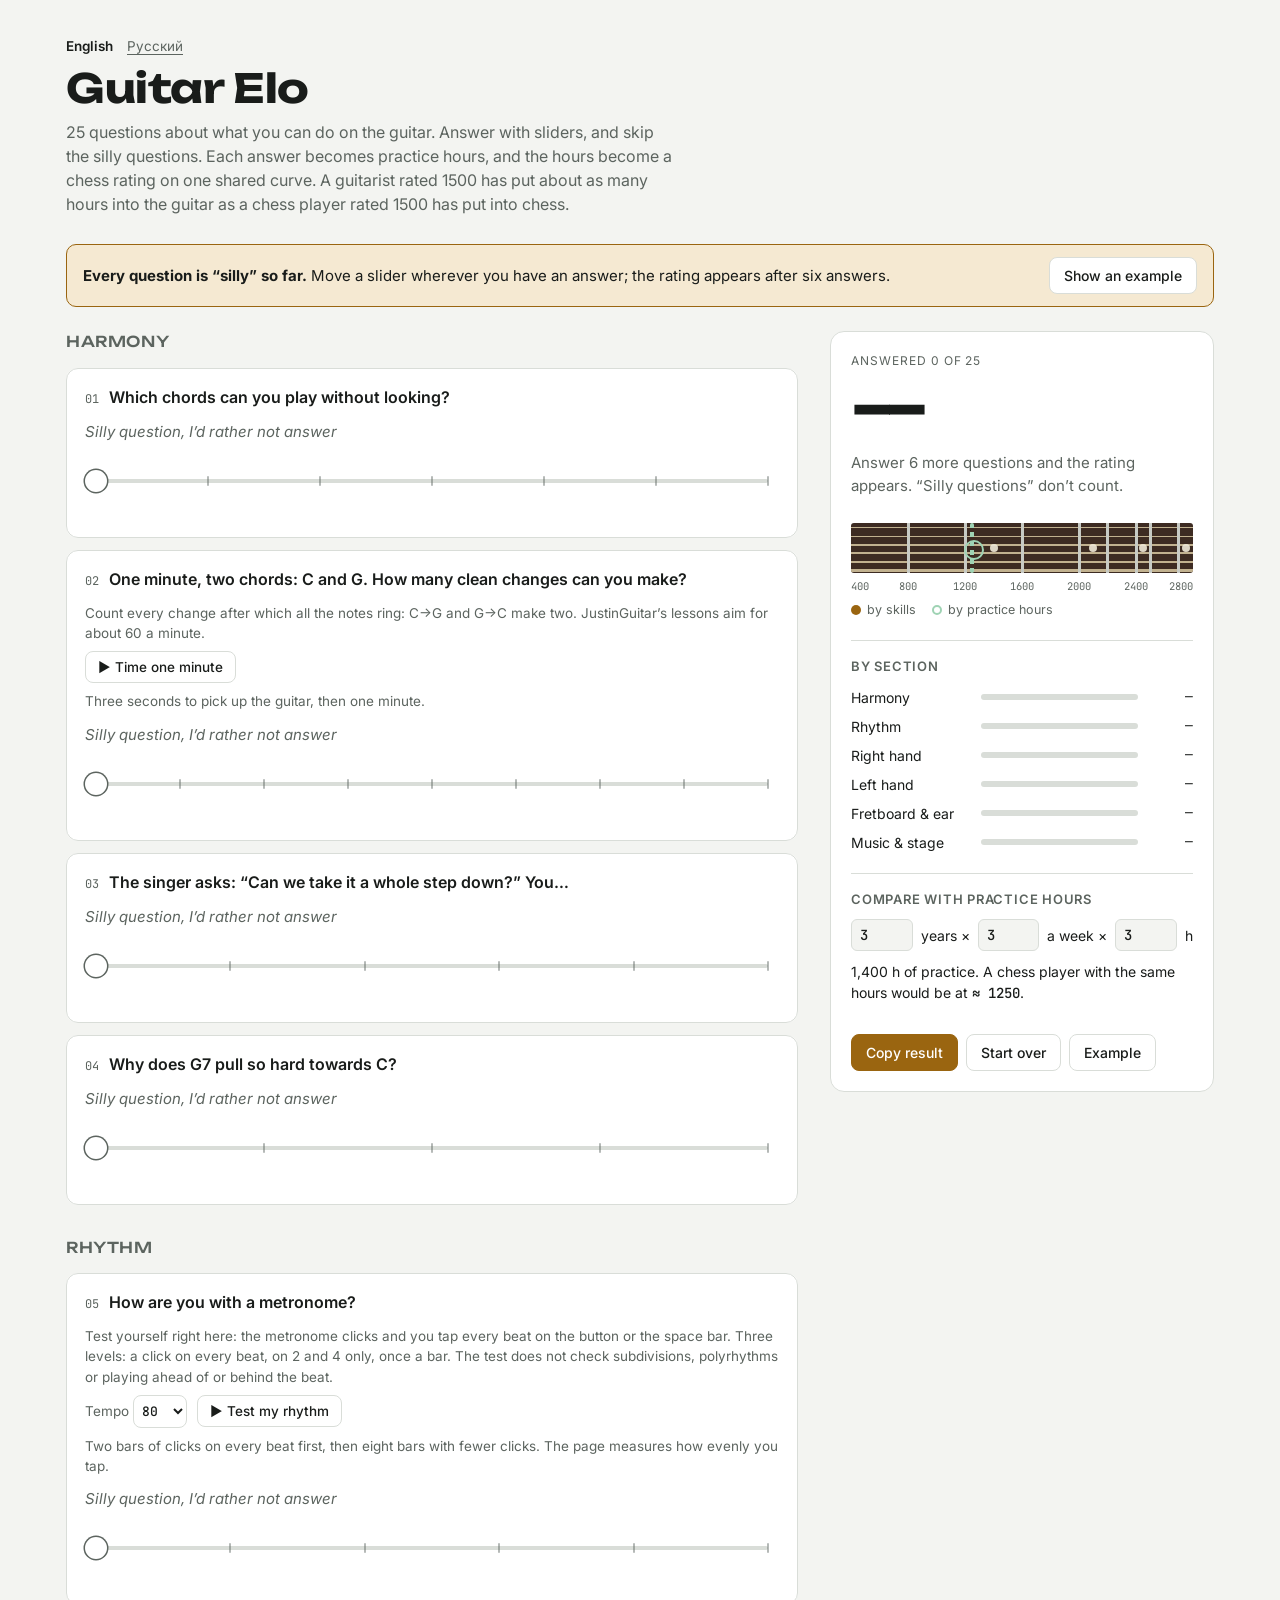
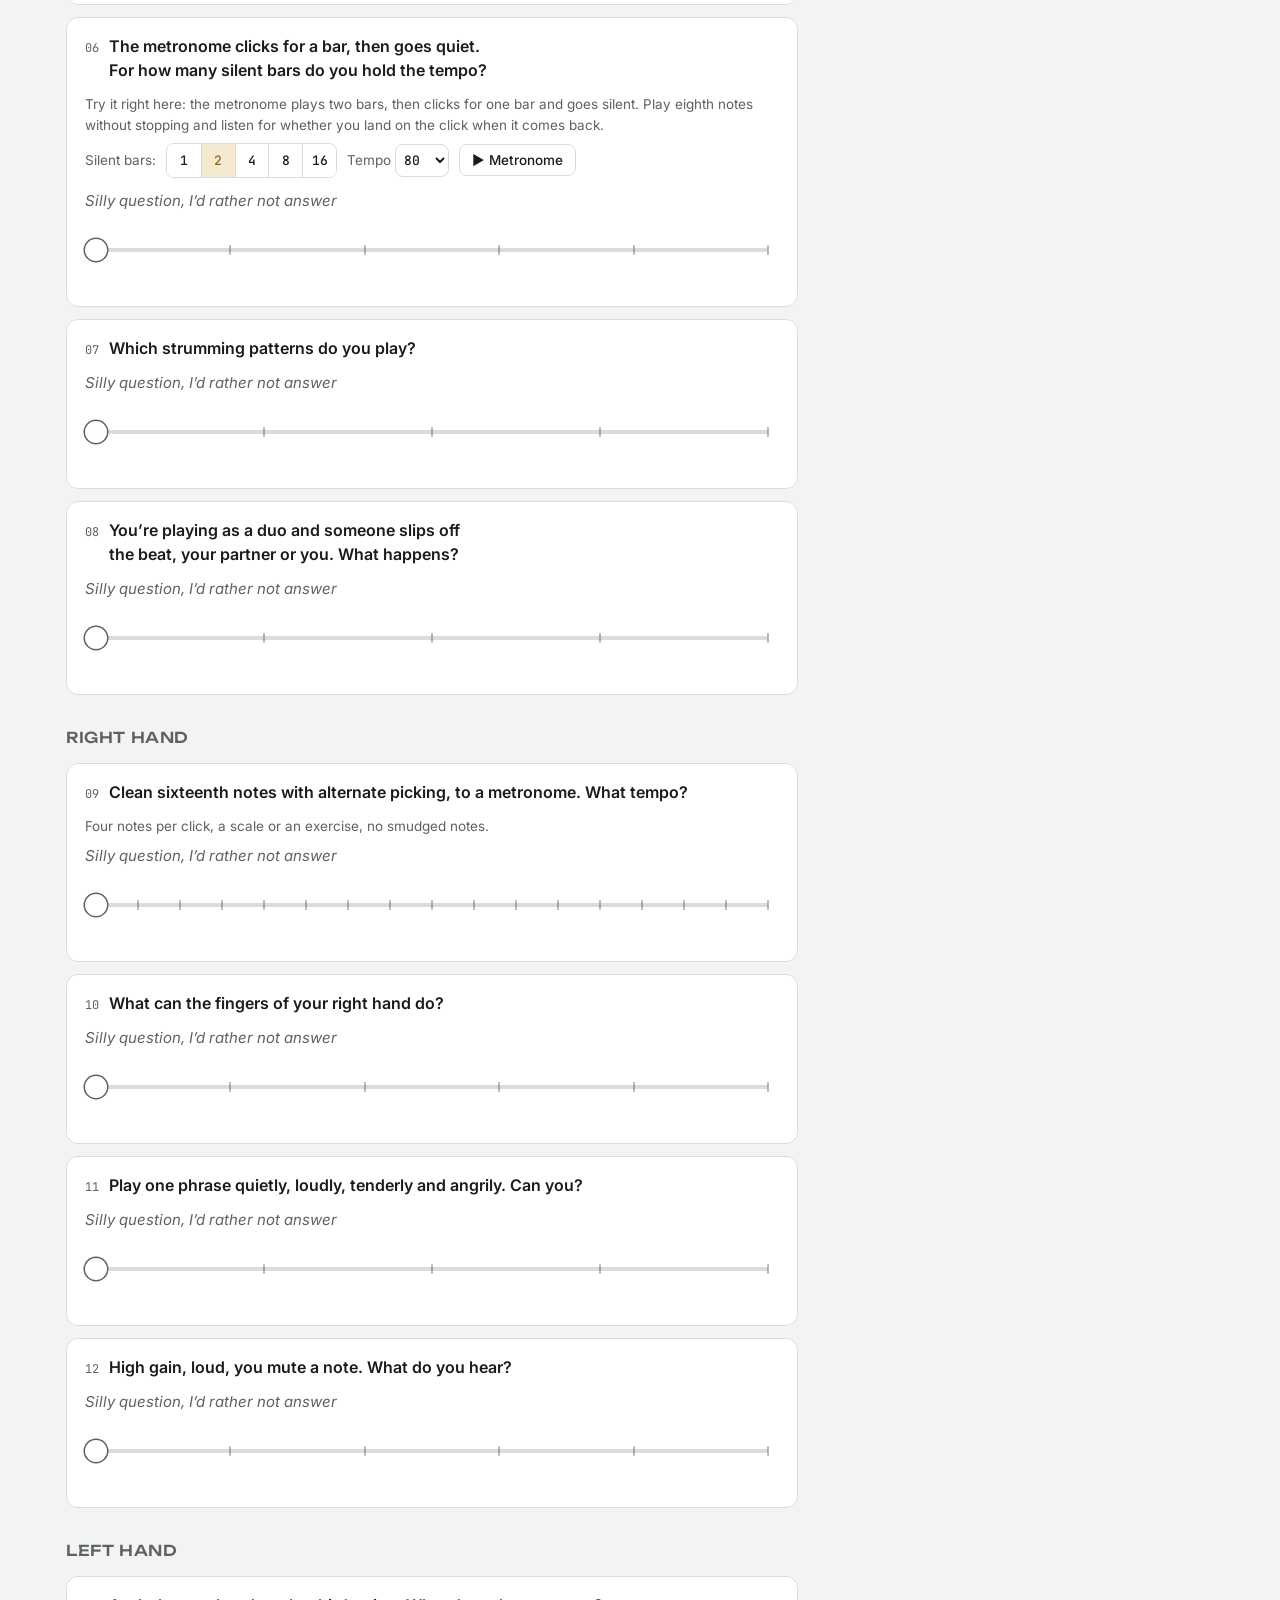
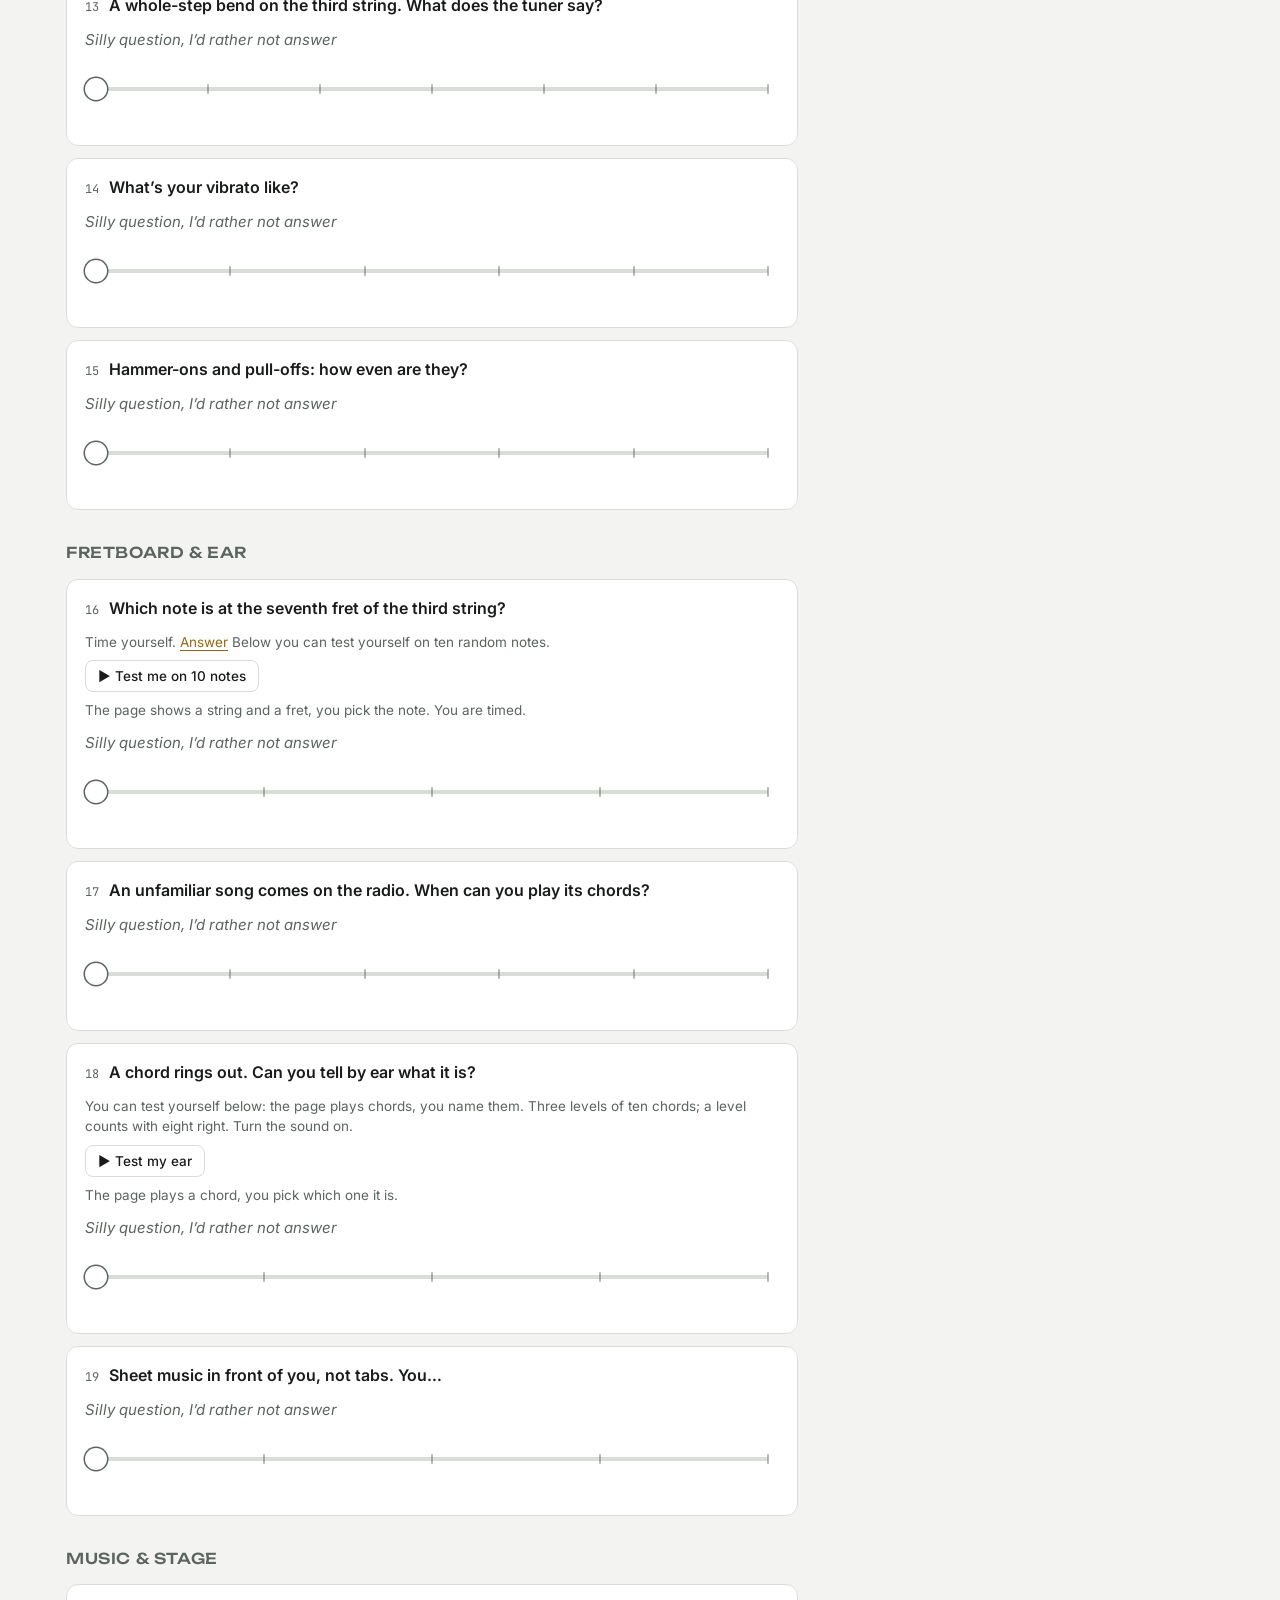
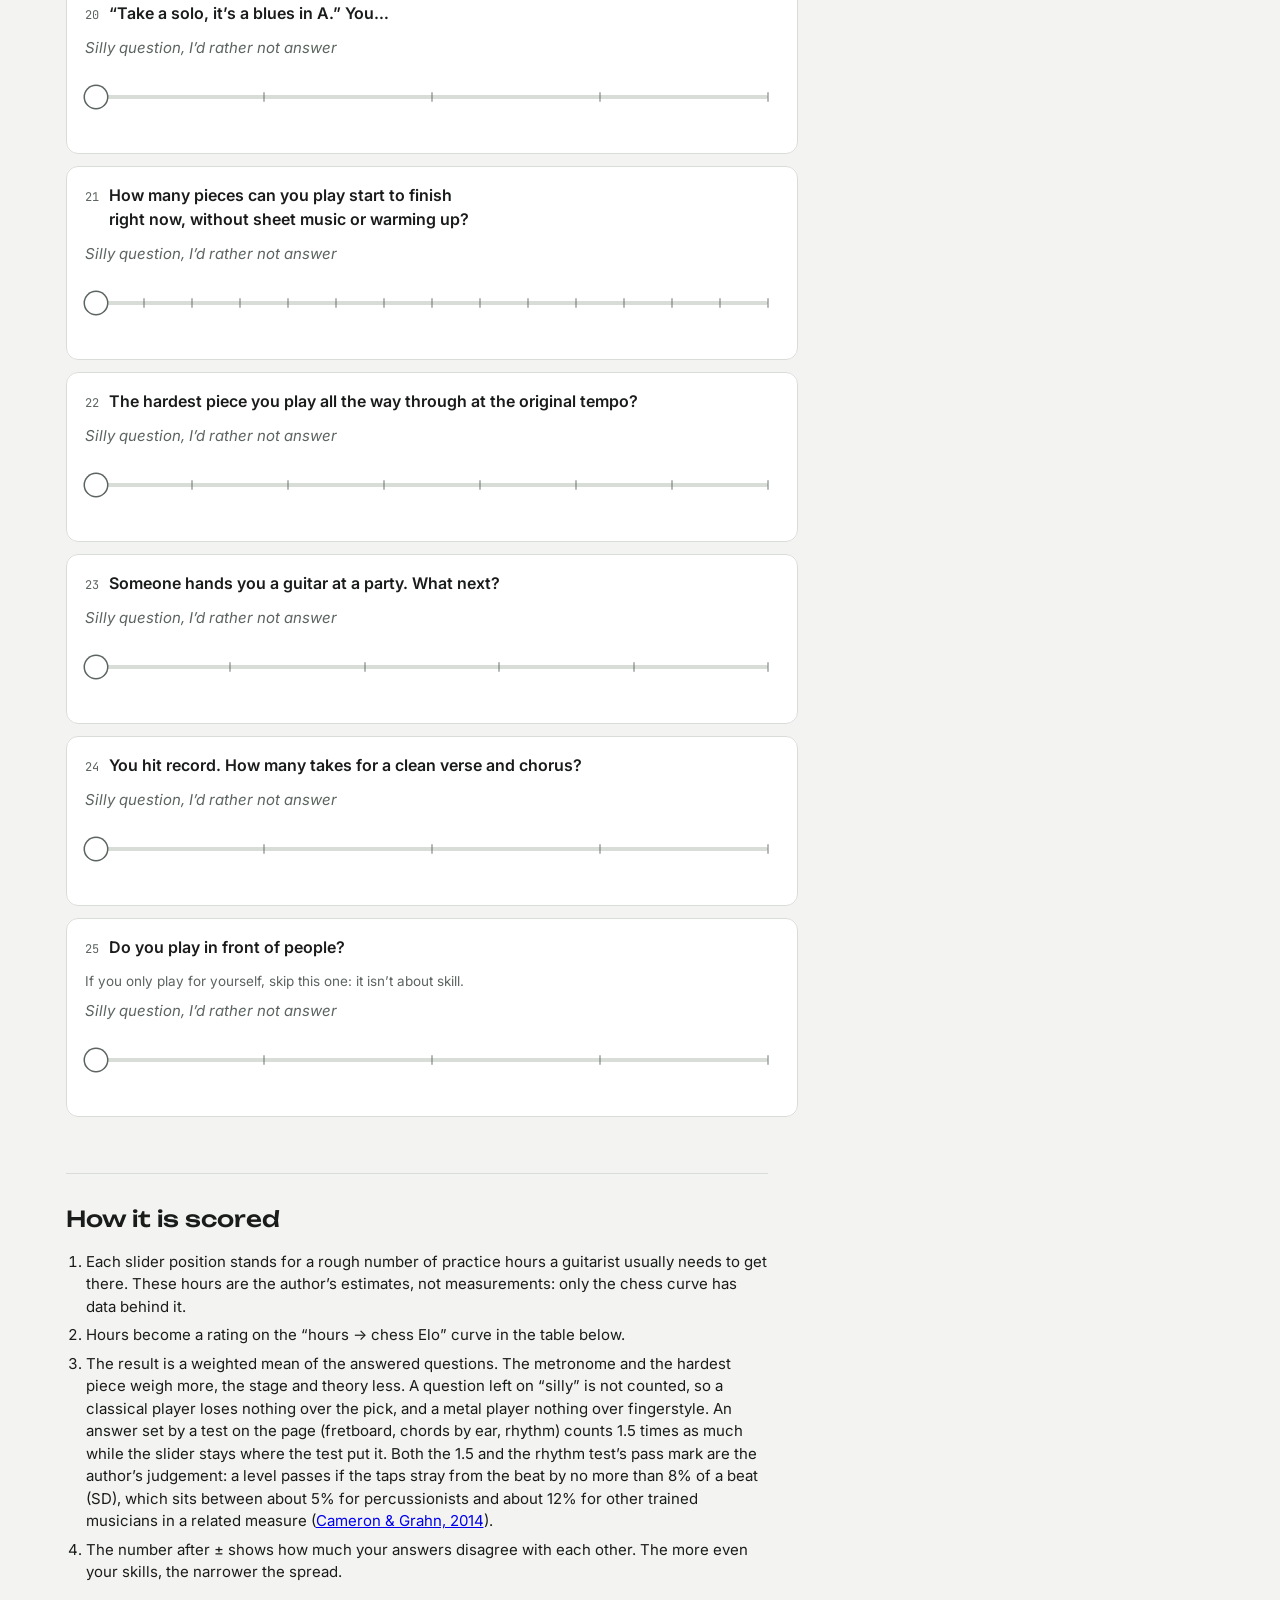
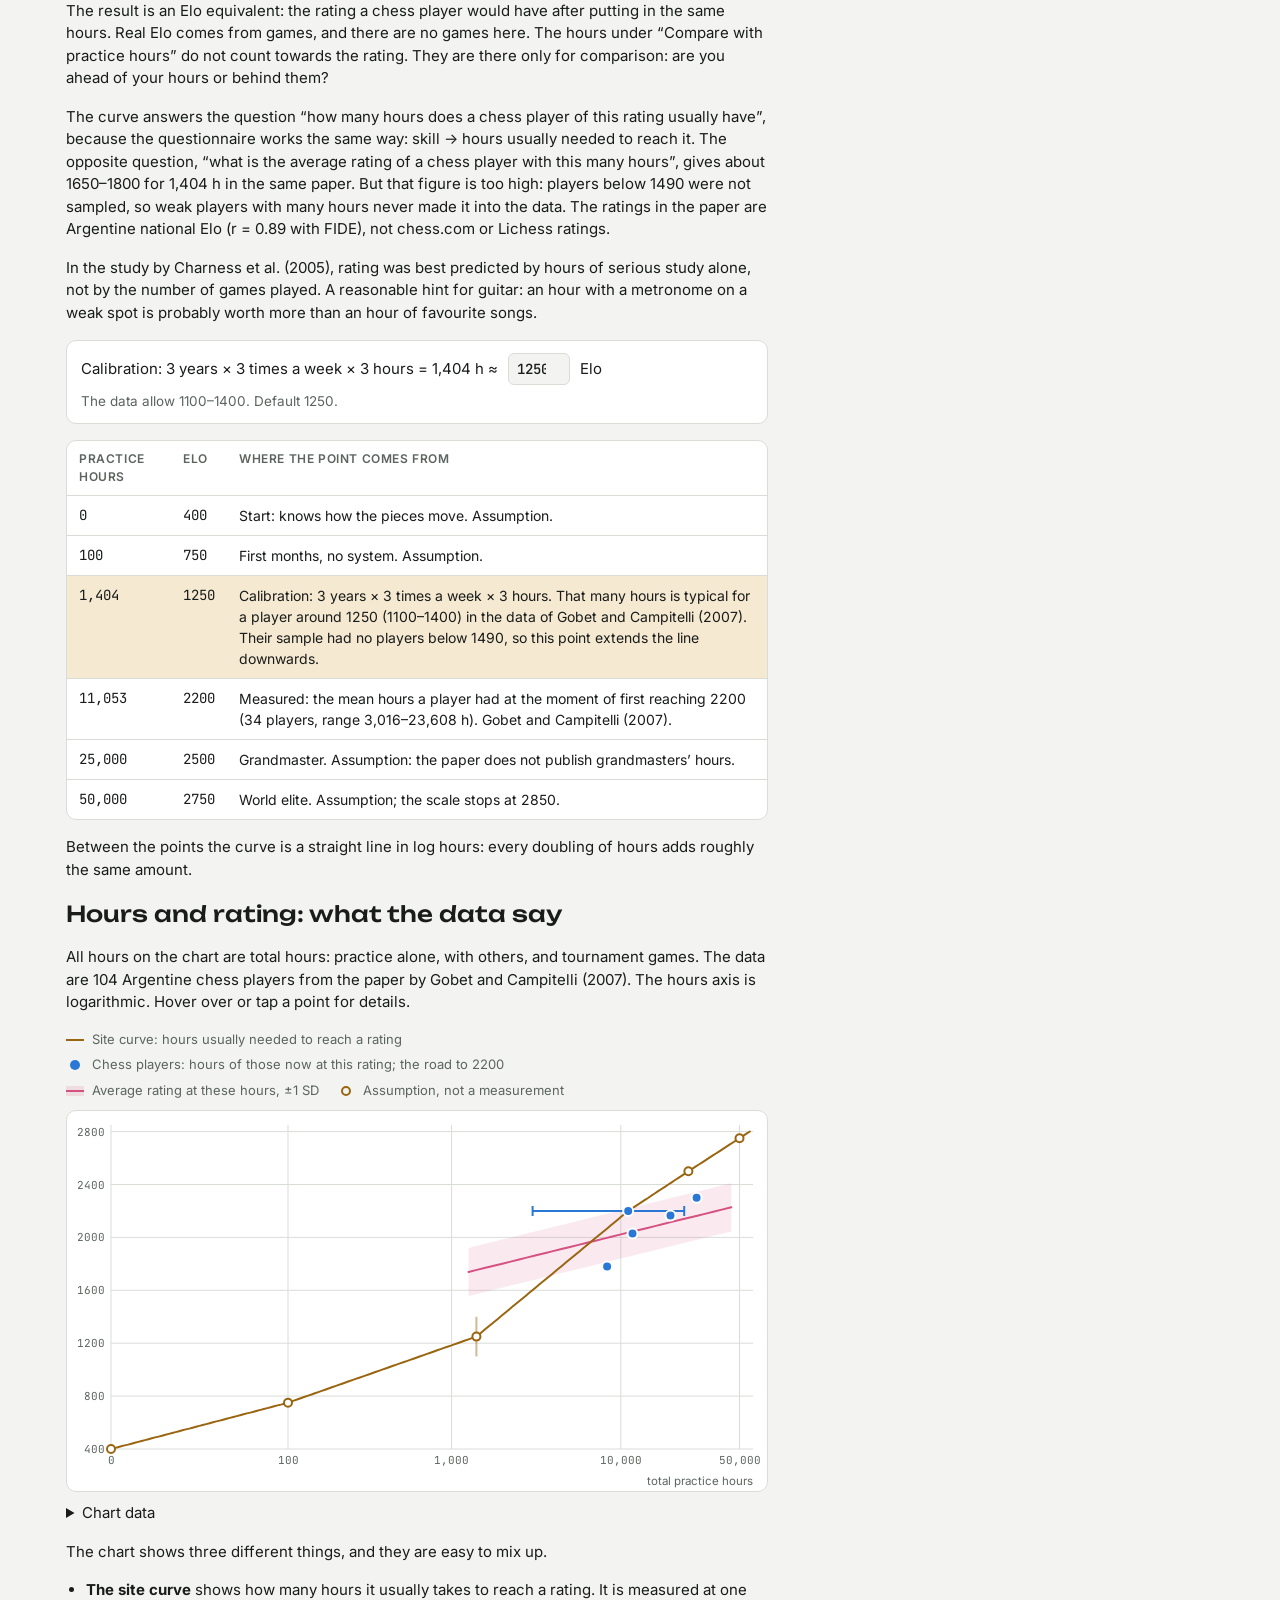
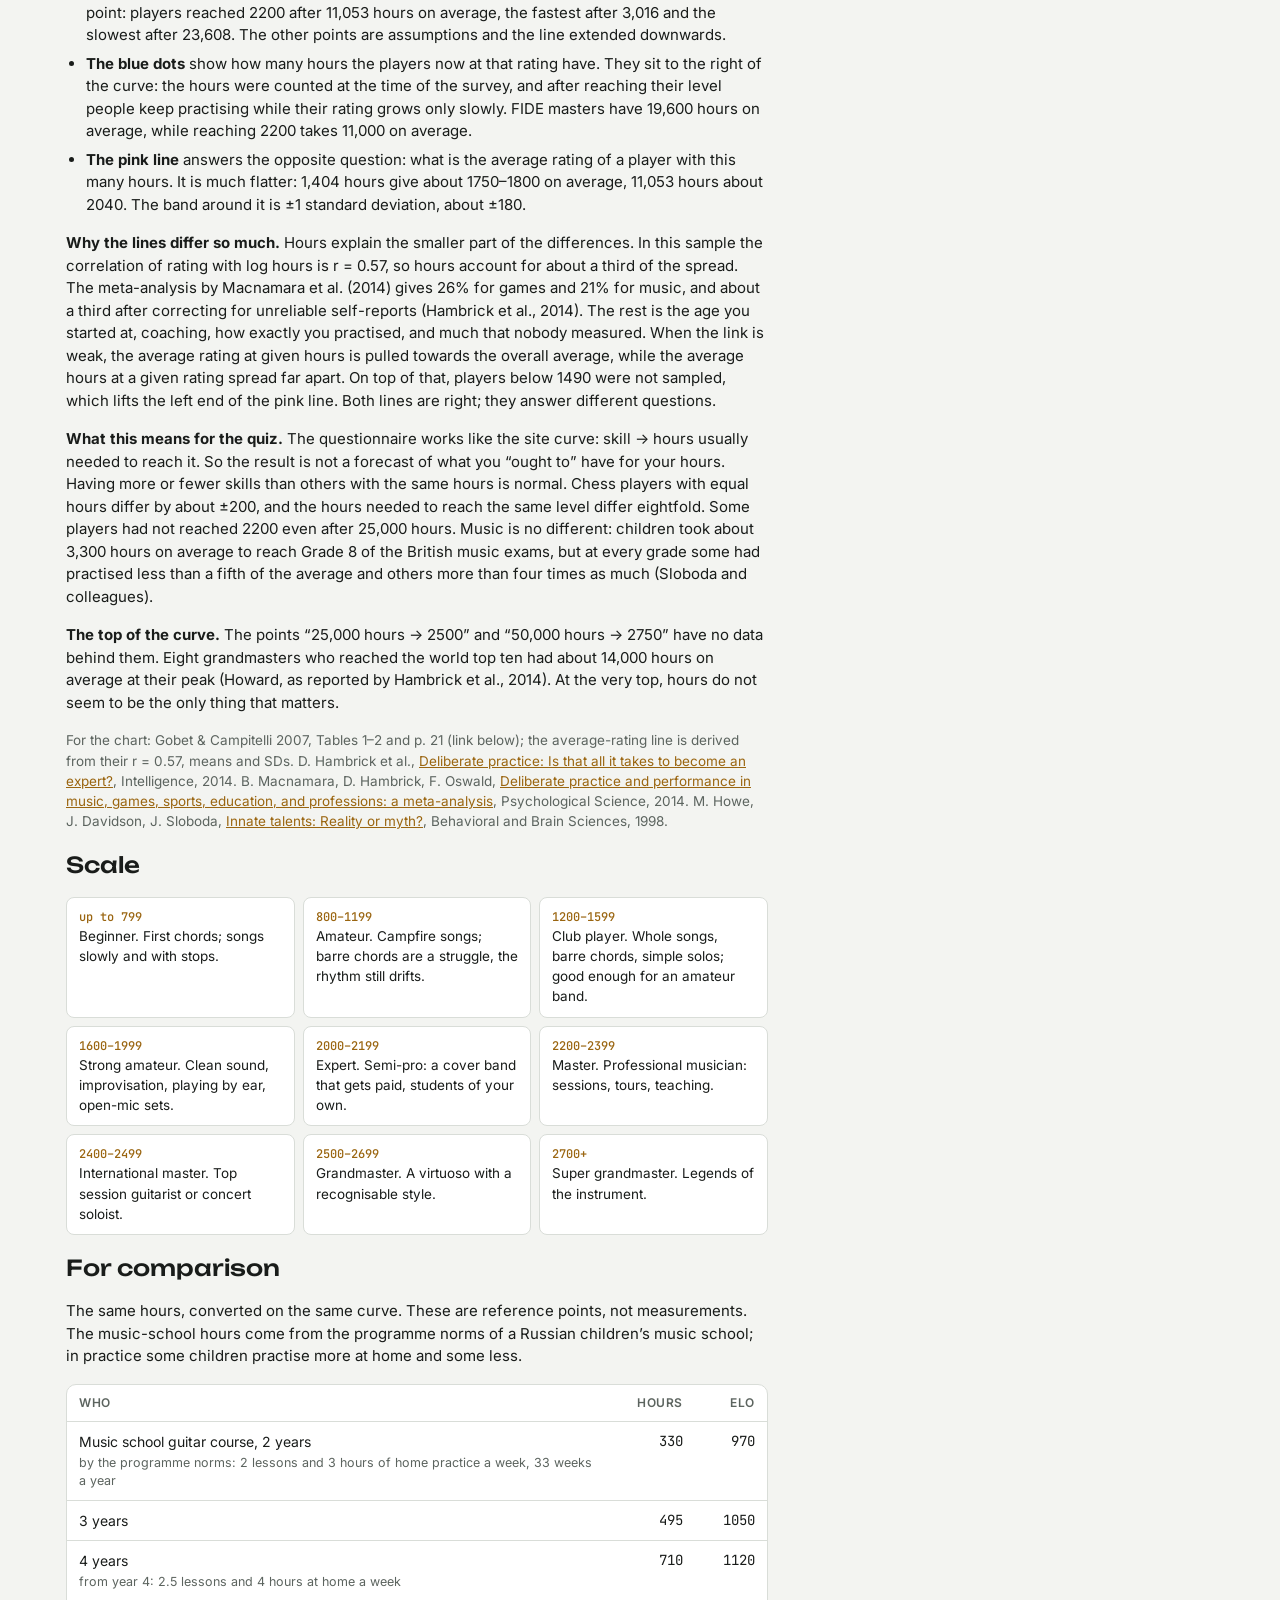
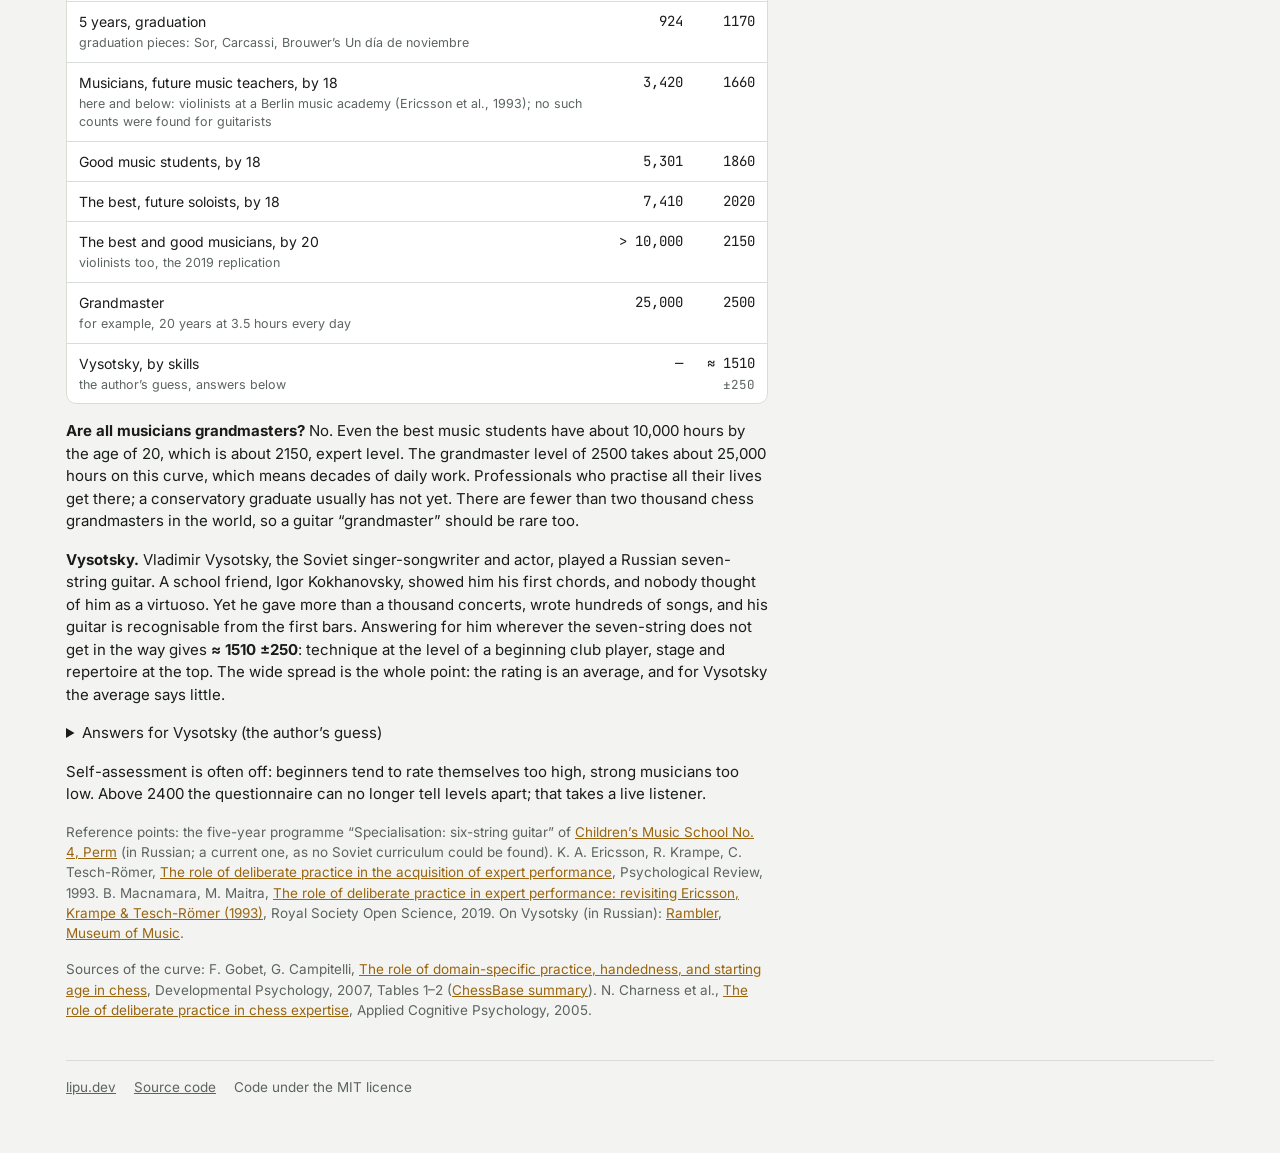
==== commit 84221335: "Rhythm tap test under the metronome question; measured answers weigh 1.5× The metronome question had" ====
--- a/site/index.html
+++ b/site/index.html
@@ -93,7 +93,7 @@
     <ol>
       <li>Each slider position stands for a rough number of practice hours a guitarist usually needs to get there. These hours are the author’s estimates, not measurements: only the chess curve has data behind it.</li>
       <li>Hours become a rating on the “hours → chess Elo” curve in the table below.</li>
-      <li>The result is a weighted mean of the answered questions. The metronome and the hardest piece weigh more, the stage and theory less. A question left on “silly” is not counted, so a classical player loses nothing over the pick, and a metal player nothing over fingerstyle.</li>
+      <li>The result is a weighted mean of the answered questions. The metronome and the hardest piece weigh more, the stage and theory less. A question left on “silly” is not counted, so a classical player loses nothing over the pick, and a metal player nothing over fingerstyle. An answer set by a test on the page (fretboard, chords by ear, rhythm) counts 1.5 times as much while the slider stays where the test put it. Both the 1.5 and the rhythm test’s pass mark are the author’s judgement: a level passes if the taps stray from the beat by no more than 8% of a beat (SD), which sits between about 5% for percussionists and about 12% for other trained musicians in a related measure (<a href="https://www.frontiersin.org/articles/10.3389/fnhum.2014.01003" target="_blank" rel="noopener">Cameron &amp; Grahn, 2014</a>).</li>
       <li>The number after ± shows how much your answers disagree with each other. The more even your skills, the narrower the spread.</li>
     </ol>
     <p>The result is an Elo equivalent: the rating a chess player would have after putting in the same hours. Real Elo comes from games, and there are no games here. The hours under “Compare with practice hours” do not count towards the rating. They are there only for comparison: are you ahead of your hours or behind them?</p>
--- a/site/app.css
+++ b/site/app.css
@@ -103,6 +103,9 @@
 .nb:focus-visible,.tset:focus-visible{outline:2px solid var(--accent);outline-offset:1px}
 .tset{margin-left:6px;font:500 13px var(--f-body);padding:5px 10px;border-radius:8px;border:1px solid var(--accent);background:var(--accent-soft);color:var(--accent);cursor:pointer}
 .tset:disabled{cursor:default;opacity:.8}
+.tap{font:600 16px var(--f-body);min-height:96px;width:100%;border:1px solid var(--line);border-radius:10px;background:var(--surface);color:var(--ink);cursor:pointer;touch-action:none;user-select:none;-webkit-user-select:none;-webkit-touch-callout:none}
+.tap:active{background:var(--accent-soft)}
+.tap:focus-visible{outline:2px solid var(--accent);outline-offset:1px}
 
 .score{position:sticky;top:calc(env(safe-area-inset-top,0px) + 16px);max-height:calc(100dvh - 32px);overflow:auto;background:var(--surface);border:1px solid var(--line);border-radius:14px;padding:20px;display:grid;gap:20px;min-width:0}
 .eyebrow{font-size:12px;letter-spacing:.08em;text-transform:uppercase;color:var(--muted);margin:0}
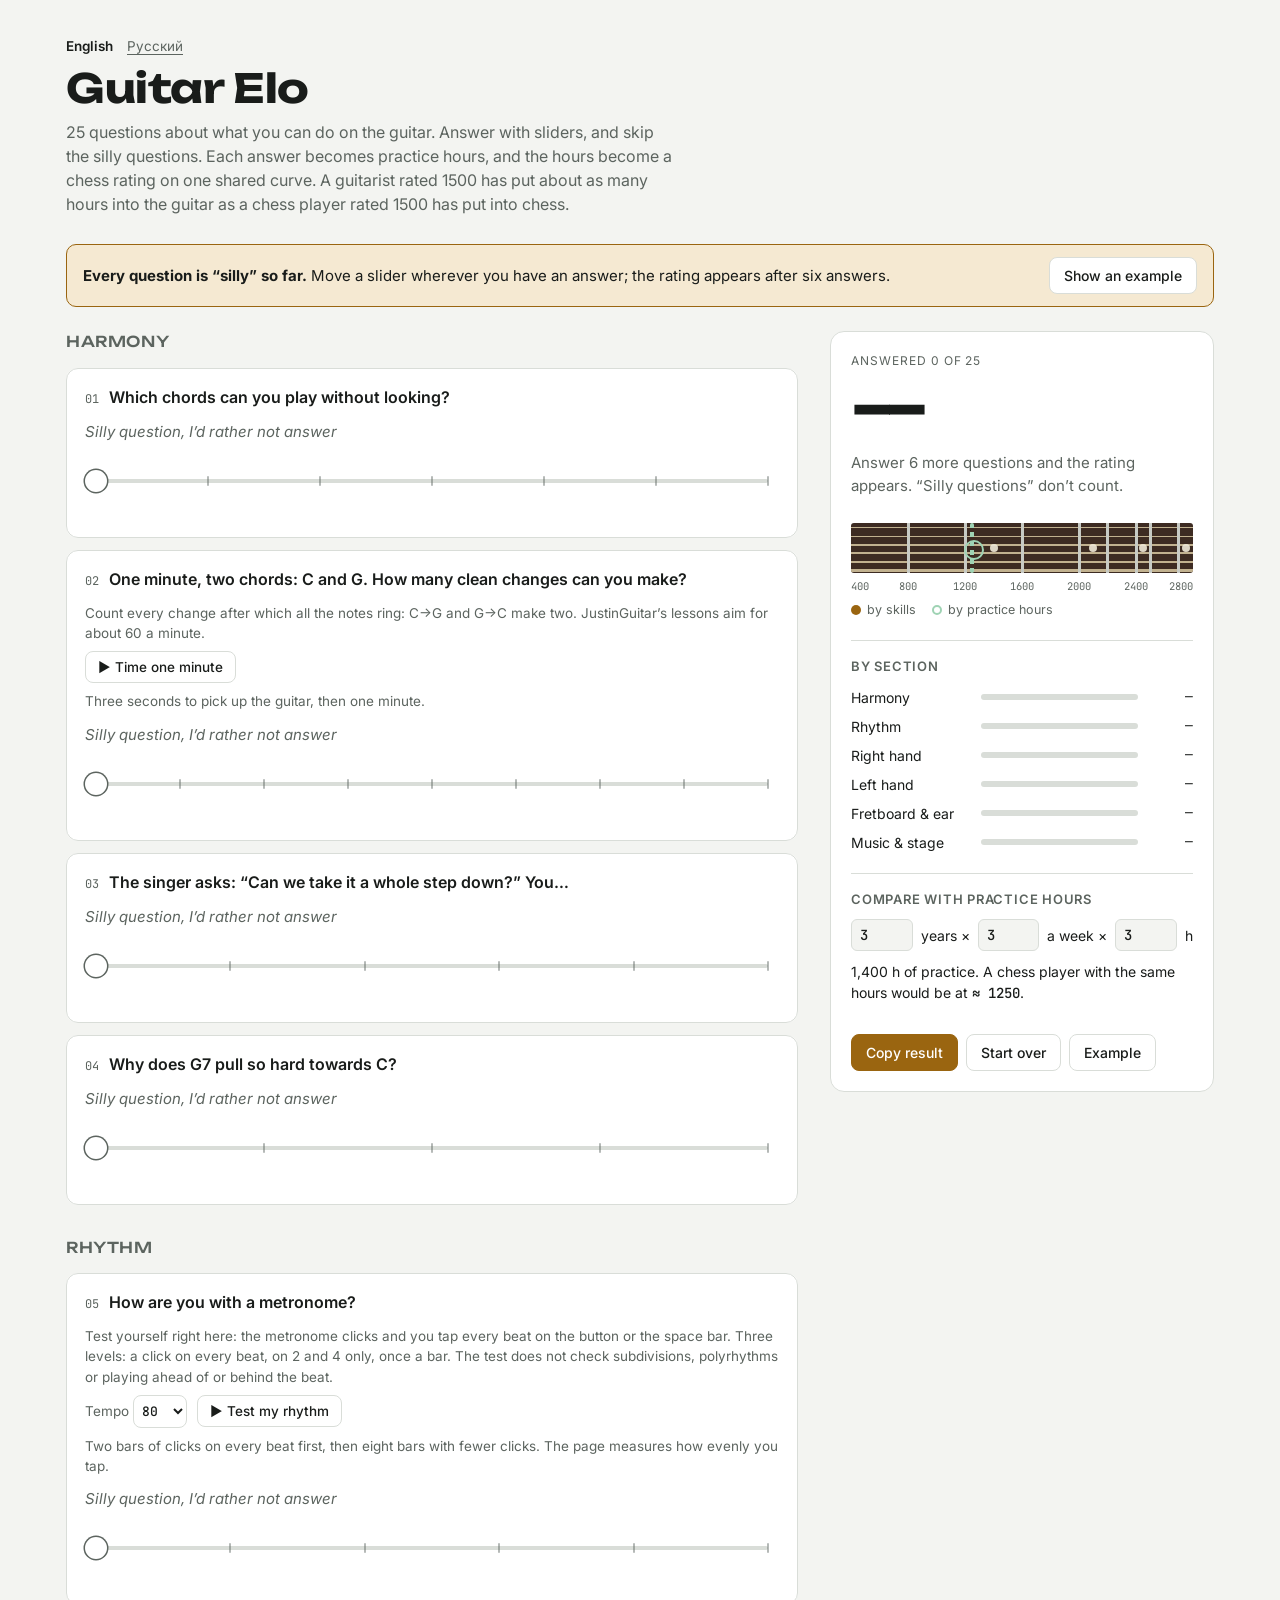
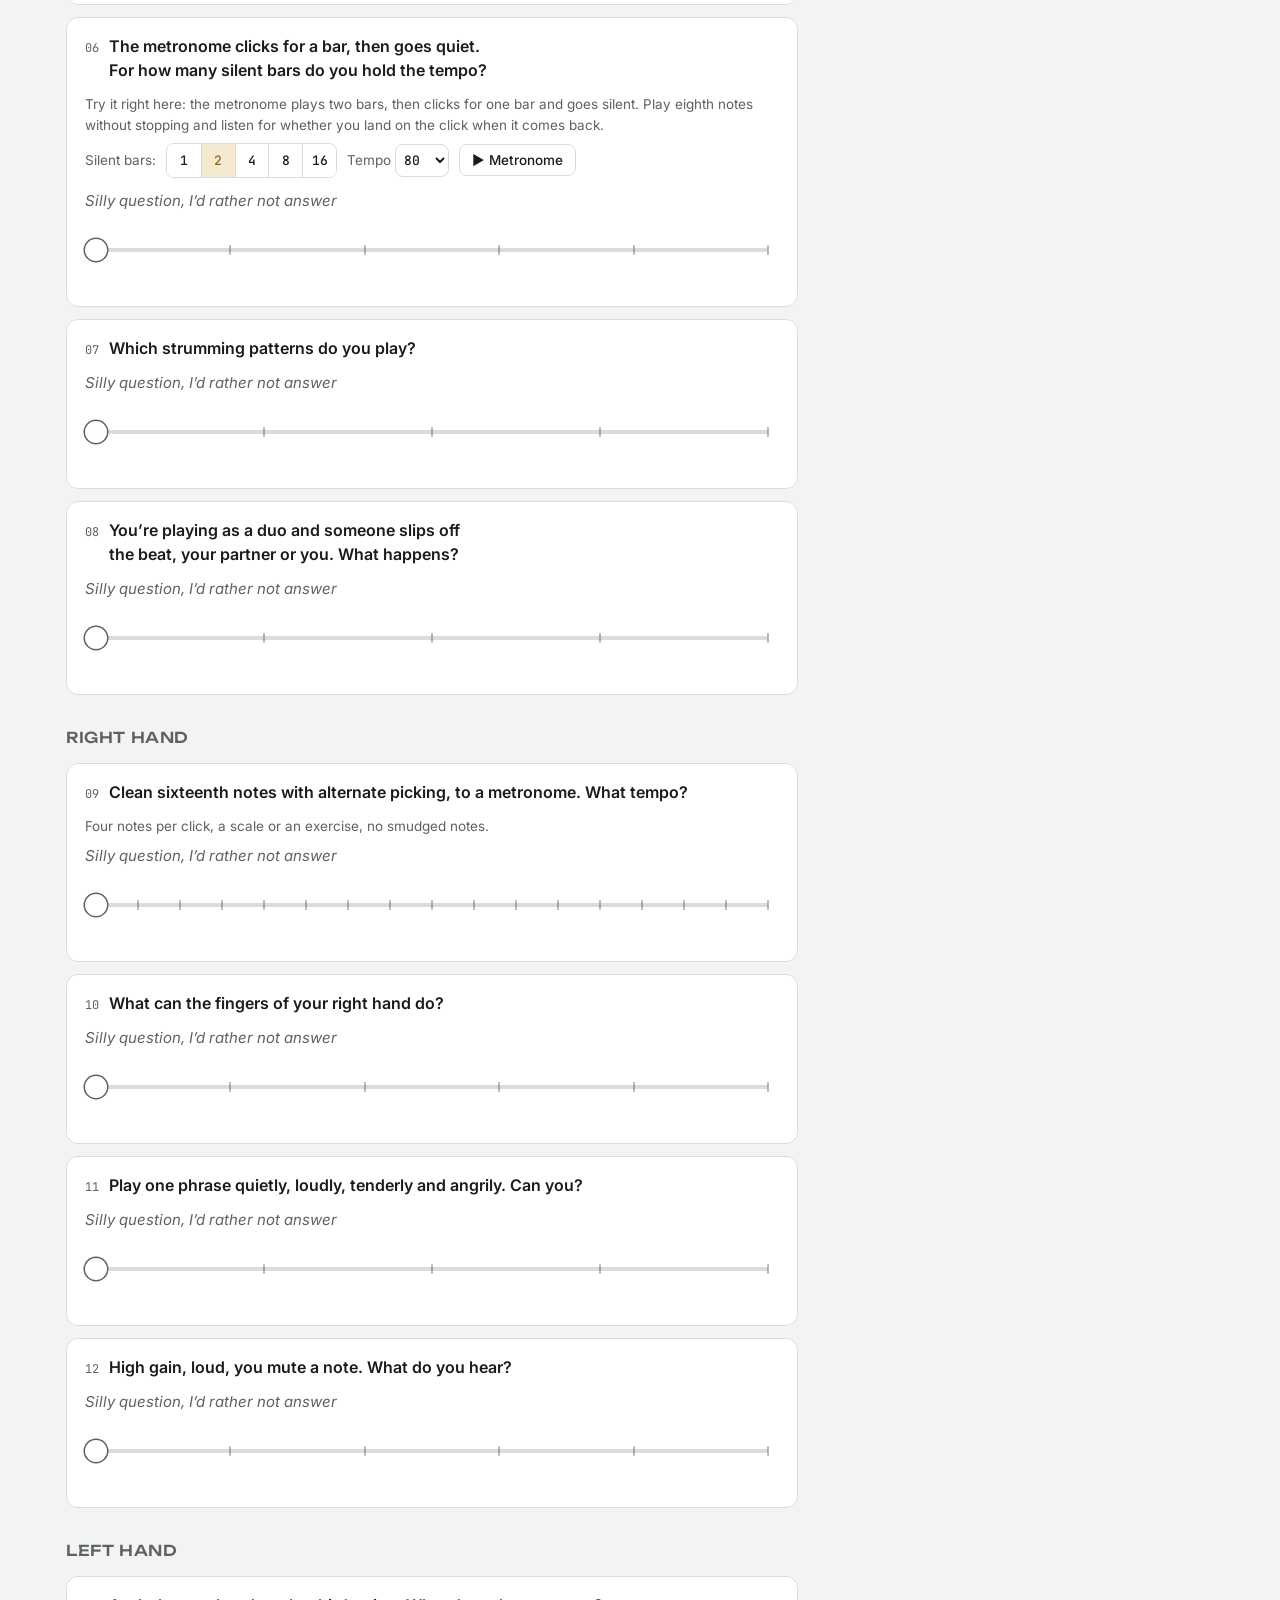
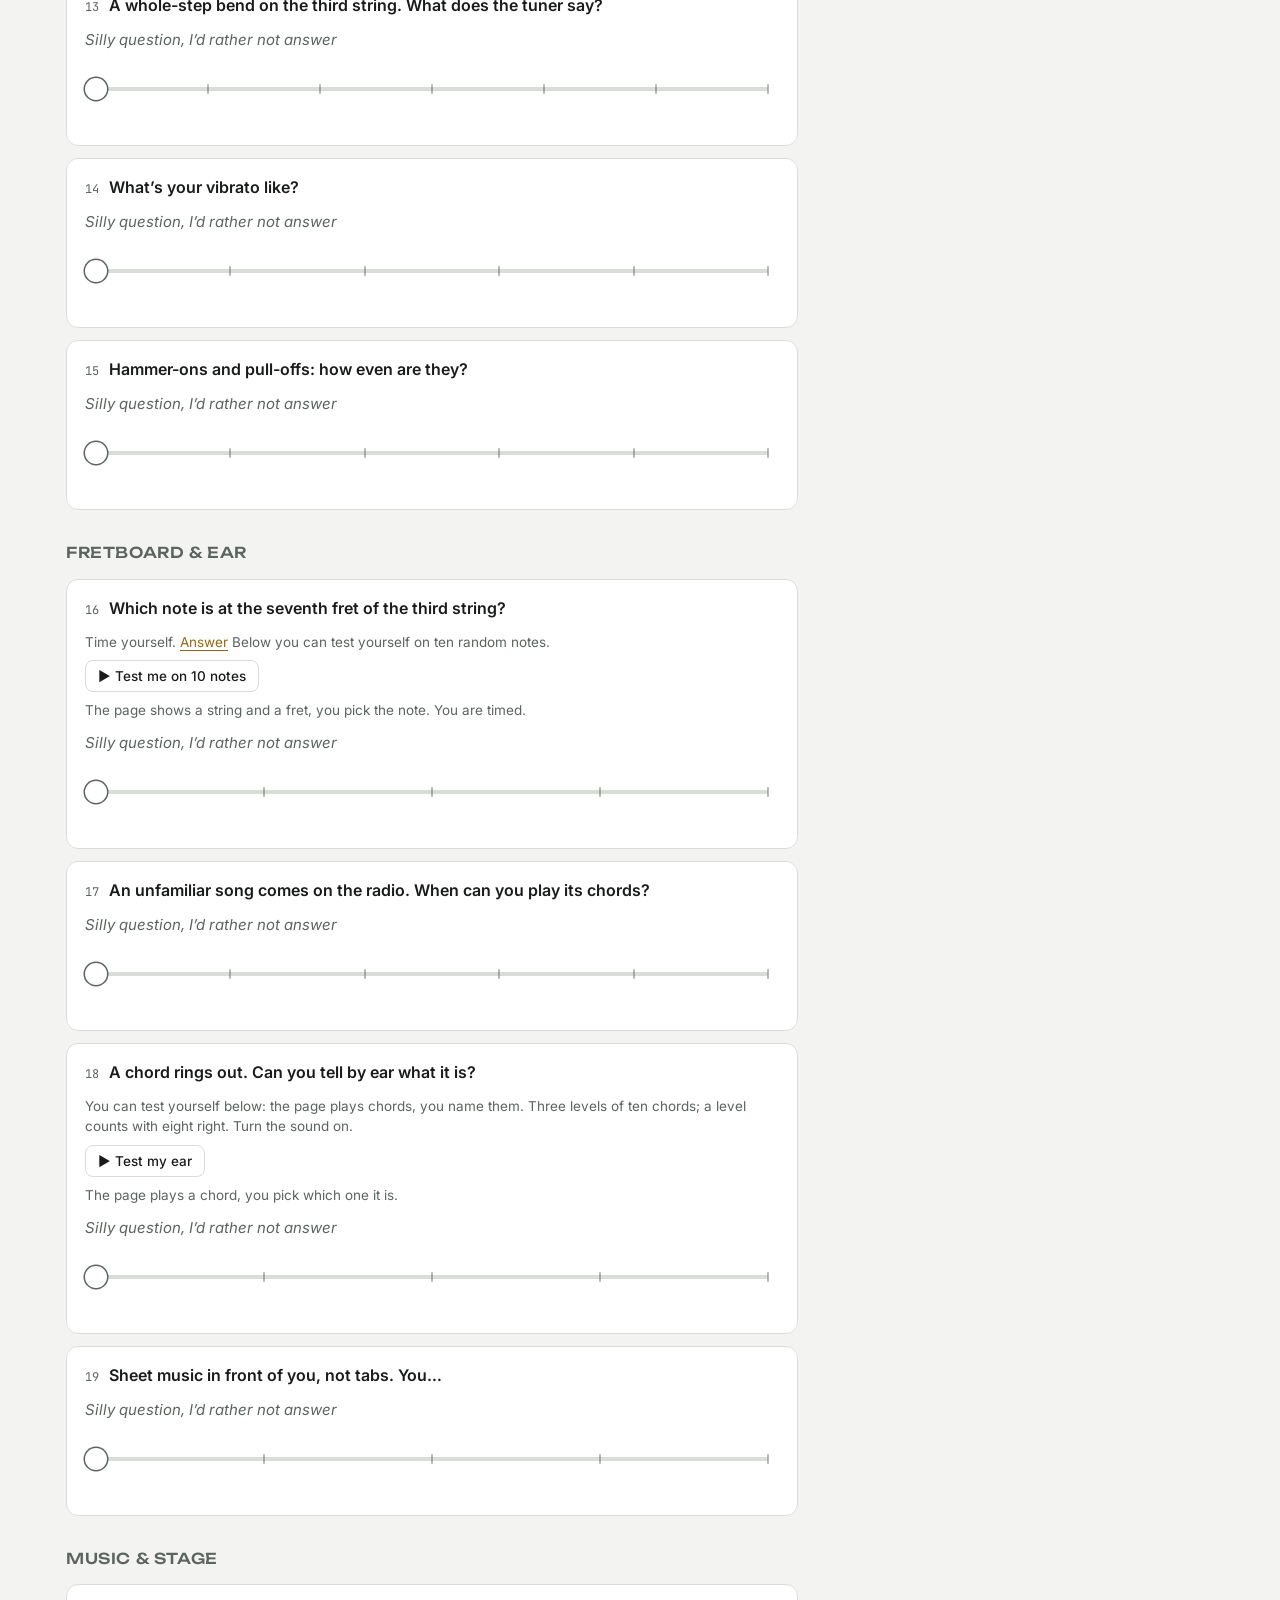
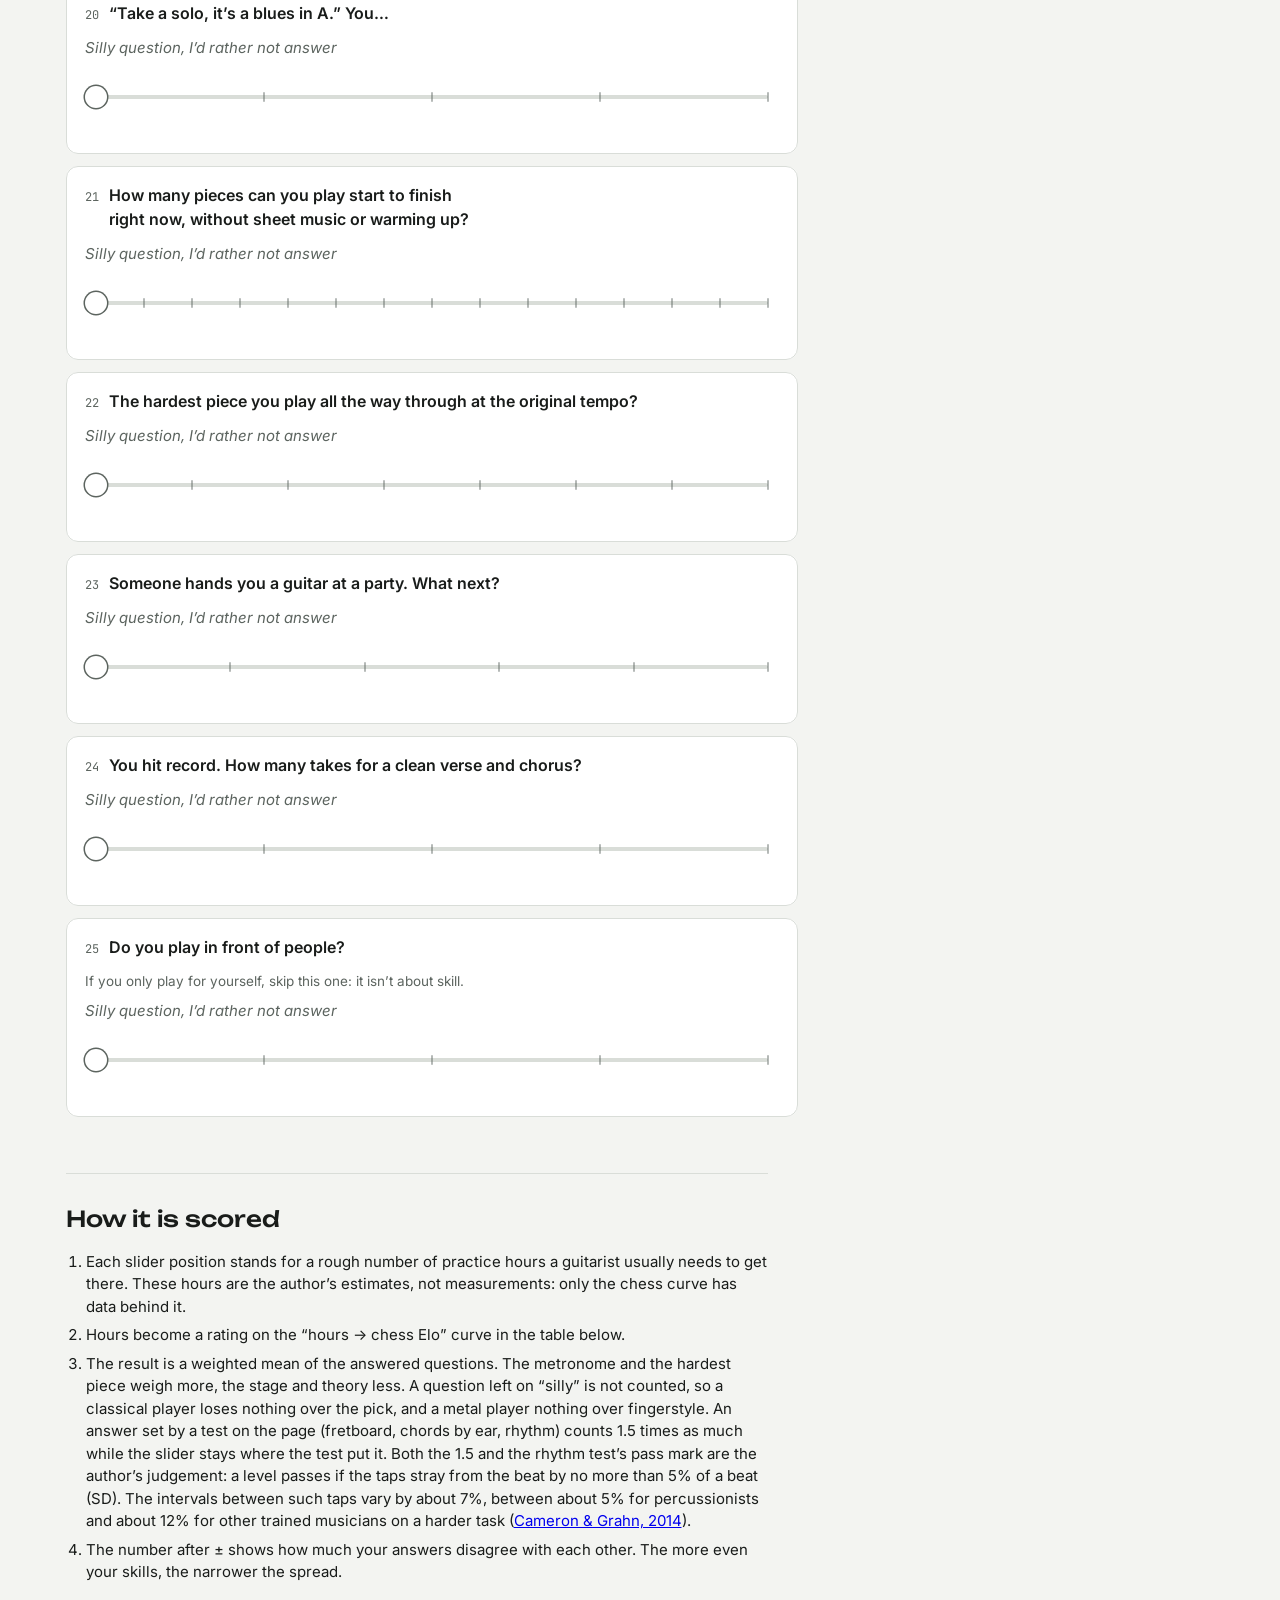
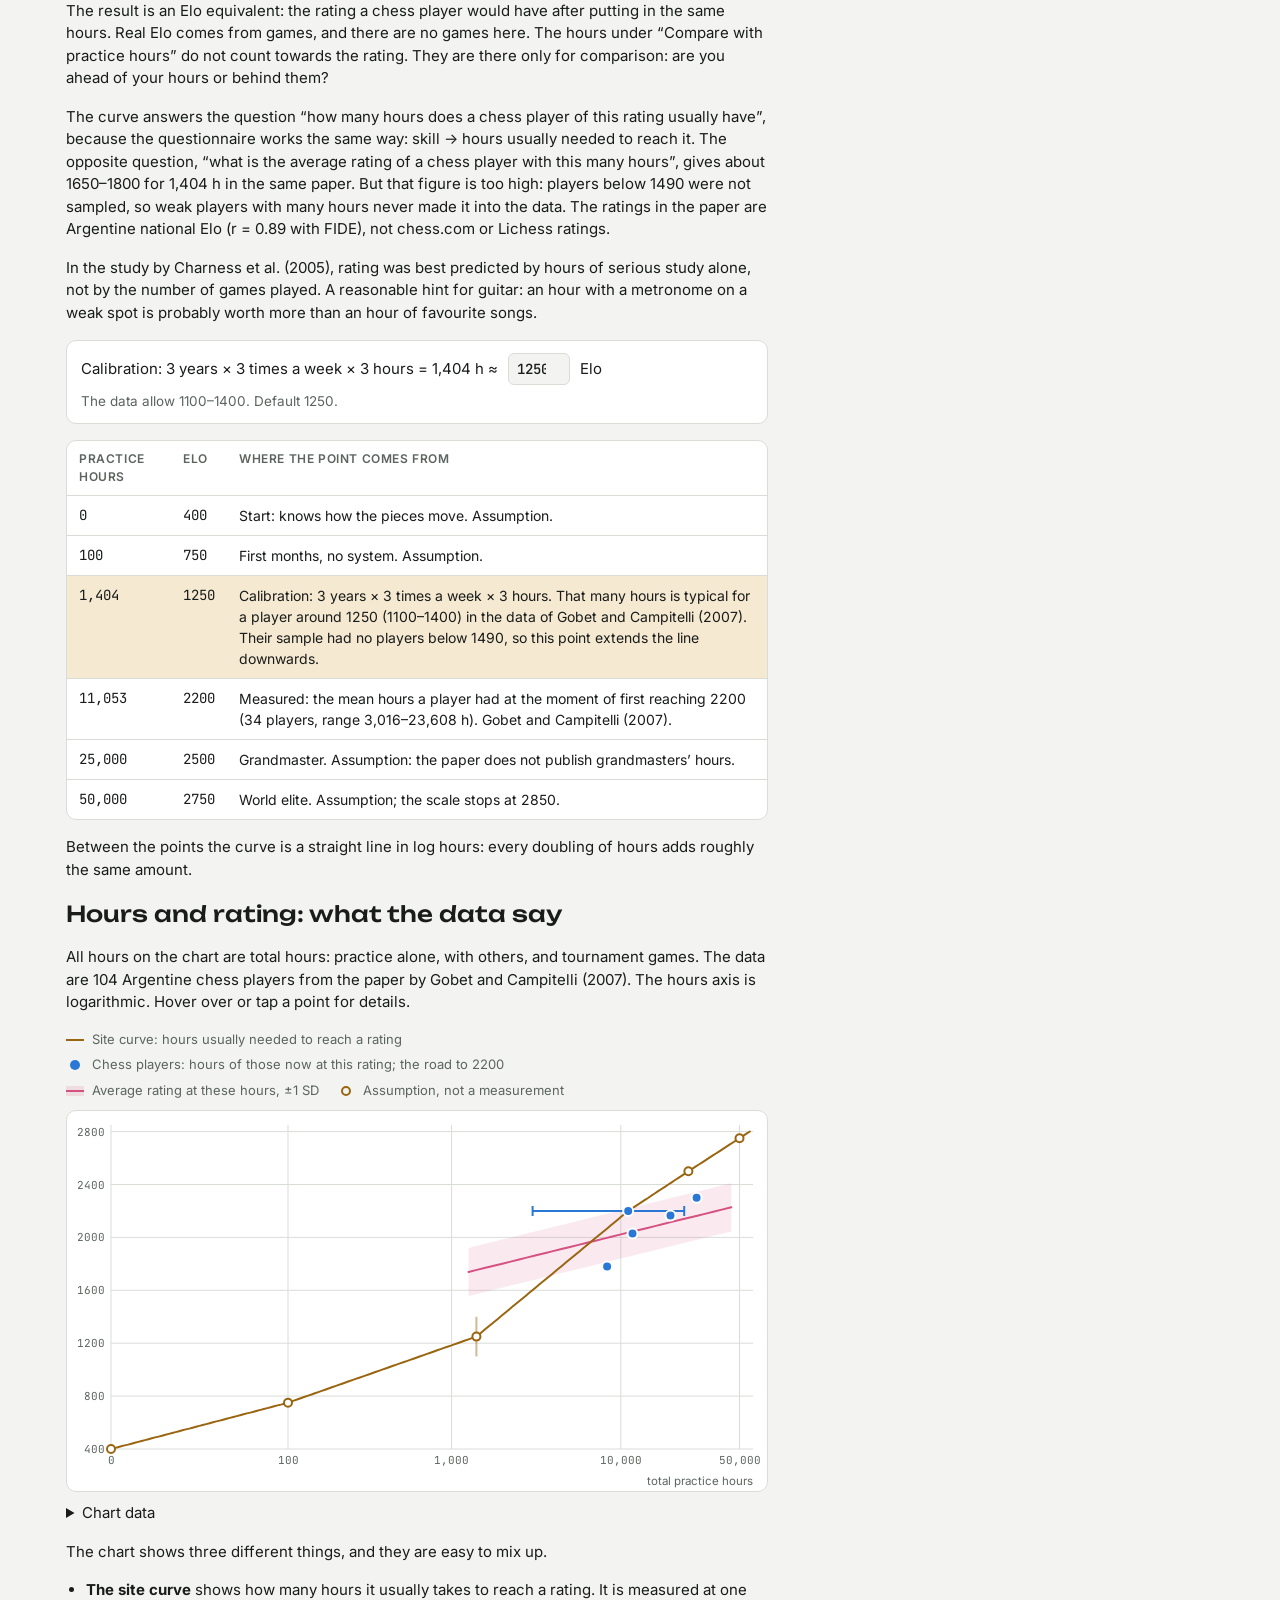
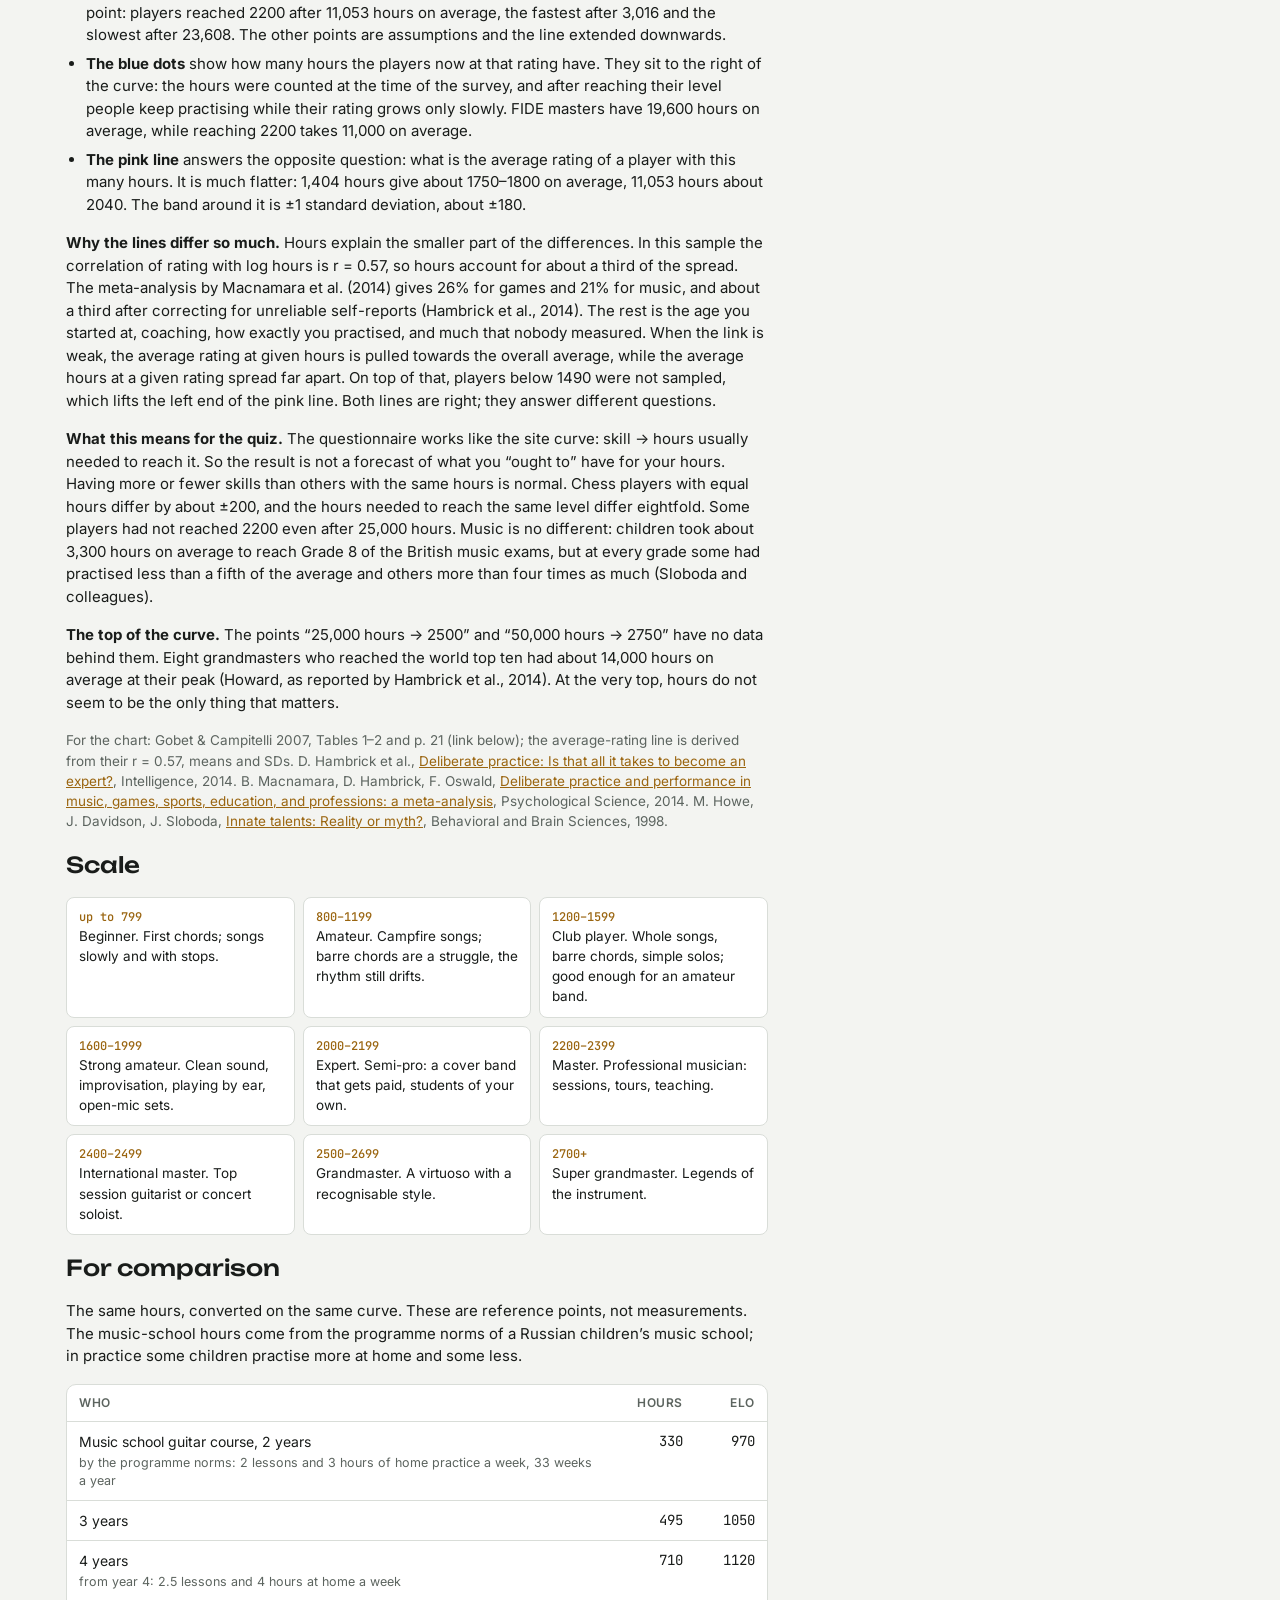
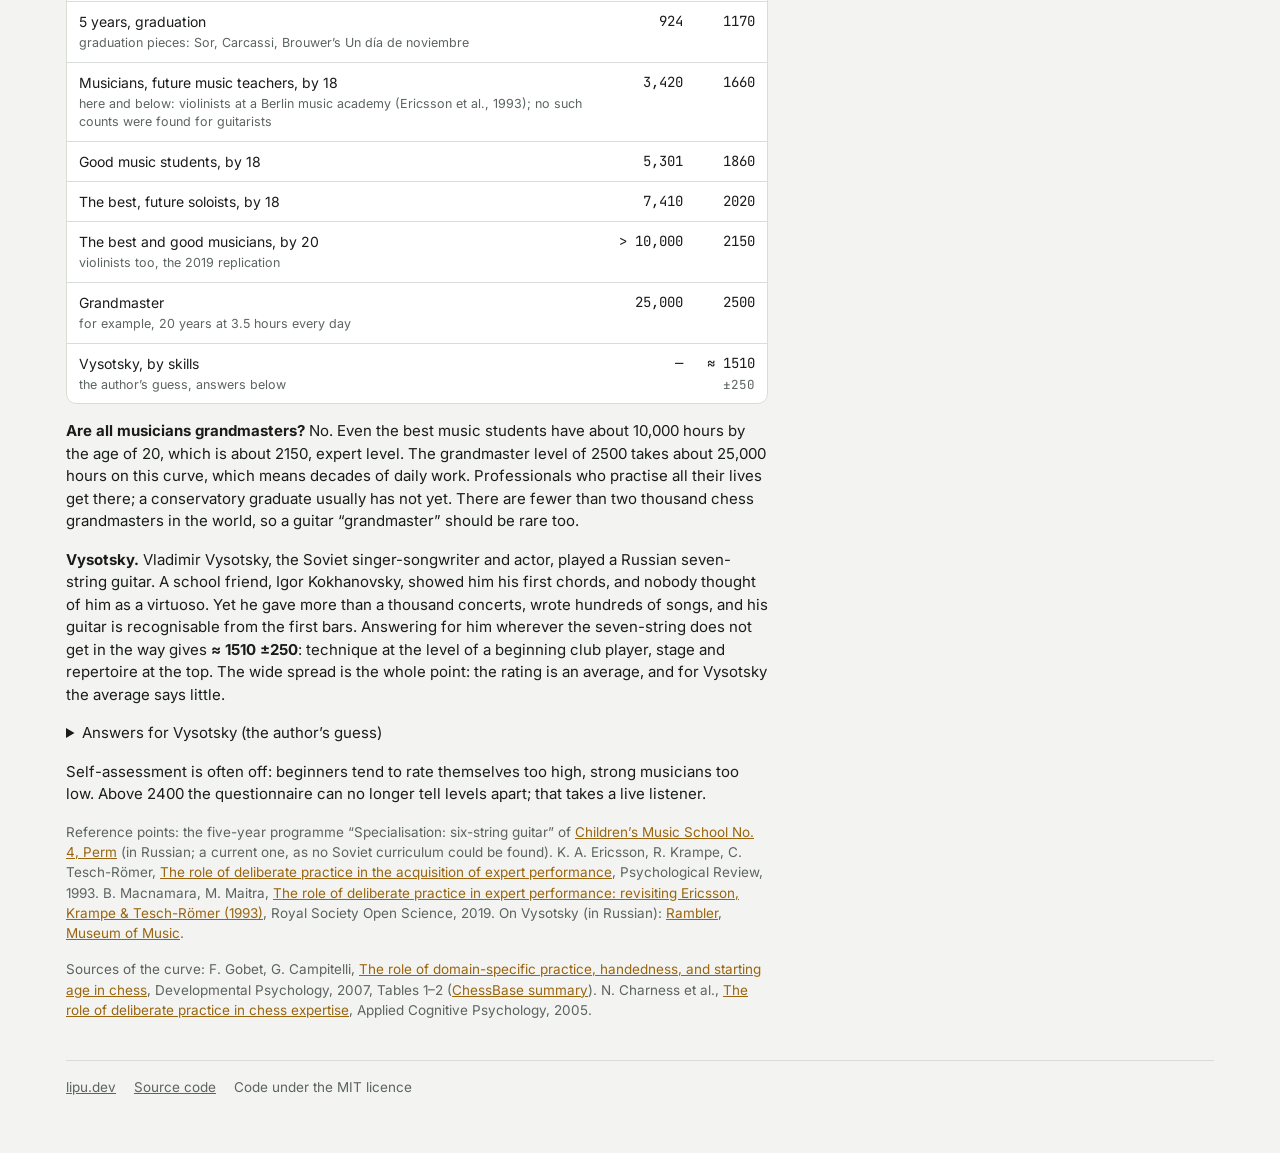
==== commit 18d33f70: "Rhythm test: pass mark 5 % of a beat, compared in the right units Cameron & Grahn report the CV of i" ====
--- a/site/index.html
+++ b/site/index.html
@@ -93,7 +93,7 @@
     <ol>
       <li>Each slider position stands for a rough number of practice hours a guitarist usually needs to get there. These hours are the author’s estimates, not measurements: only the chess curve has data behind it.</li>
       <li>Hours become a rating on the “hours → chess Elo” curve in the table below.</li>
-      <li>The result is a weighted mean of the answered questions. The metronome and the hardest piece weigh more, the stage and theory less. A question left on “silly” is not counted, so a classical player loses nothing over the pick, and a metal player nothing over fingerstyle. An answer set by a test on the page (fretboard, chords by ear, rhythm) counts 1.5 times as much while the slider stays where the test put it. Both the 1.5 and the rhythm test’s pass mark are the author’s judgement: a level passes if the taps stray from the beat by no more than 8% of a beat (SD), which sits between about 5% for percussionists and about 12% for other trained musicians in a related measure (<a href="https://www.frontiersin.org/articles/10.3389/fnhum.2014.01003" target="_blank" rel="noopener">Cameron &amp; Grahn, 2014</a>).</li>
+      <li>The result is a weighted mean of the answered questions. The metronome and the hardest piece weigh more, the stage and theory less. A question left on “silly” is not counted, so a classical player loses nothing over the pick, and a metal player nothing over fingerstyle. An answer set by a test on the page (fretboard, chords by ear, rhythm) counts 1.5 times as much while the slider stays where the test put it. Both the 1.5 and the rhythm test’s pass mark are the author’s judgement: a level passes if the taps stray from the beat by no more than 5% of a beat (SD). The intervals between such taps vary by about 7%, between about 5% for percussionists and about 12% for other trained musicians on a harder task (<a href="https://www.frontiersin.org/articles/10.3389/fnhum.2014.01003" target="_blank" rel="noopener">Cameron &amp; Grahn, 2014</a>).</li>
       <li>The number after ± shows how much your answers disagree with each other. The more even your skills, the narrower the spread.</li>
     </ol>
     <p>The result is an Elo equivalent: the rating a chess player would have after putting in the same hours. Real Elo comes from games, and there are no games here. The hours under “Compare with practice hours” do not count towards the rating. They are there only for comparison: are you ahead of your hours or behind them?</p>
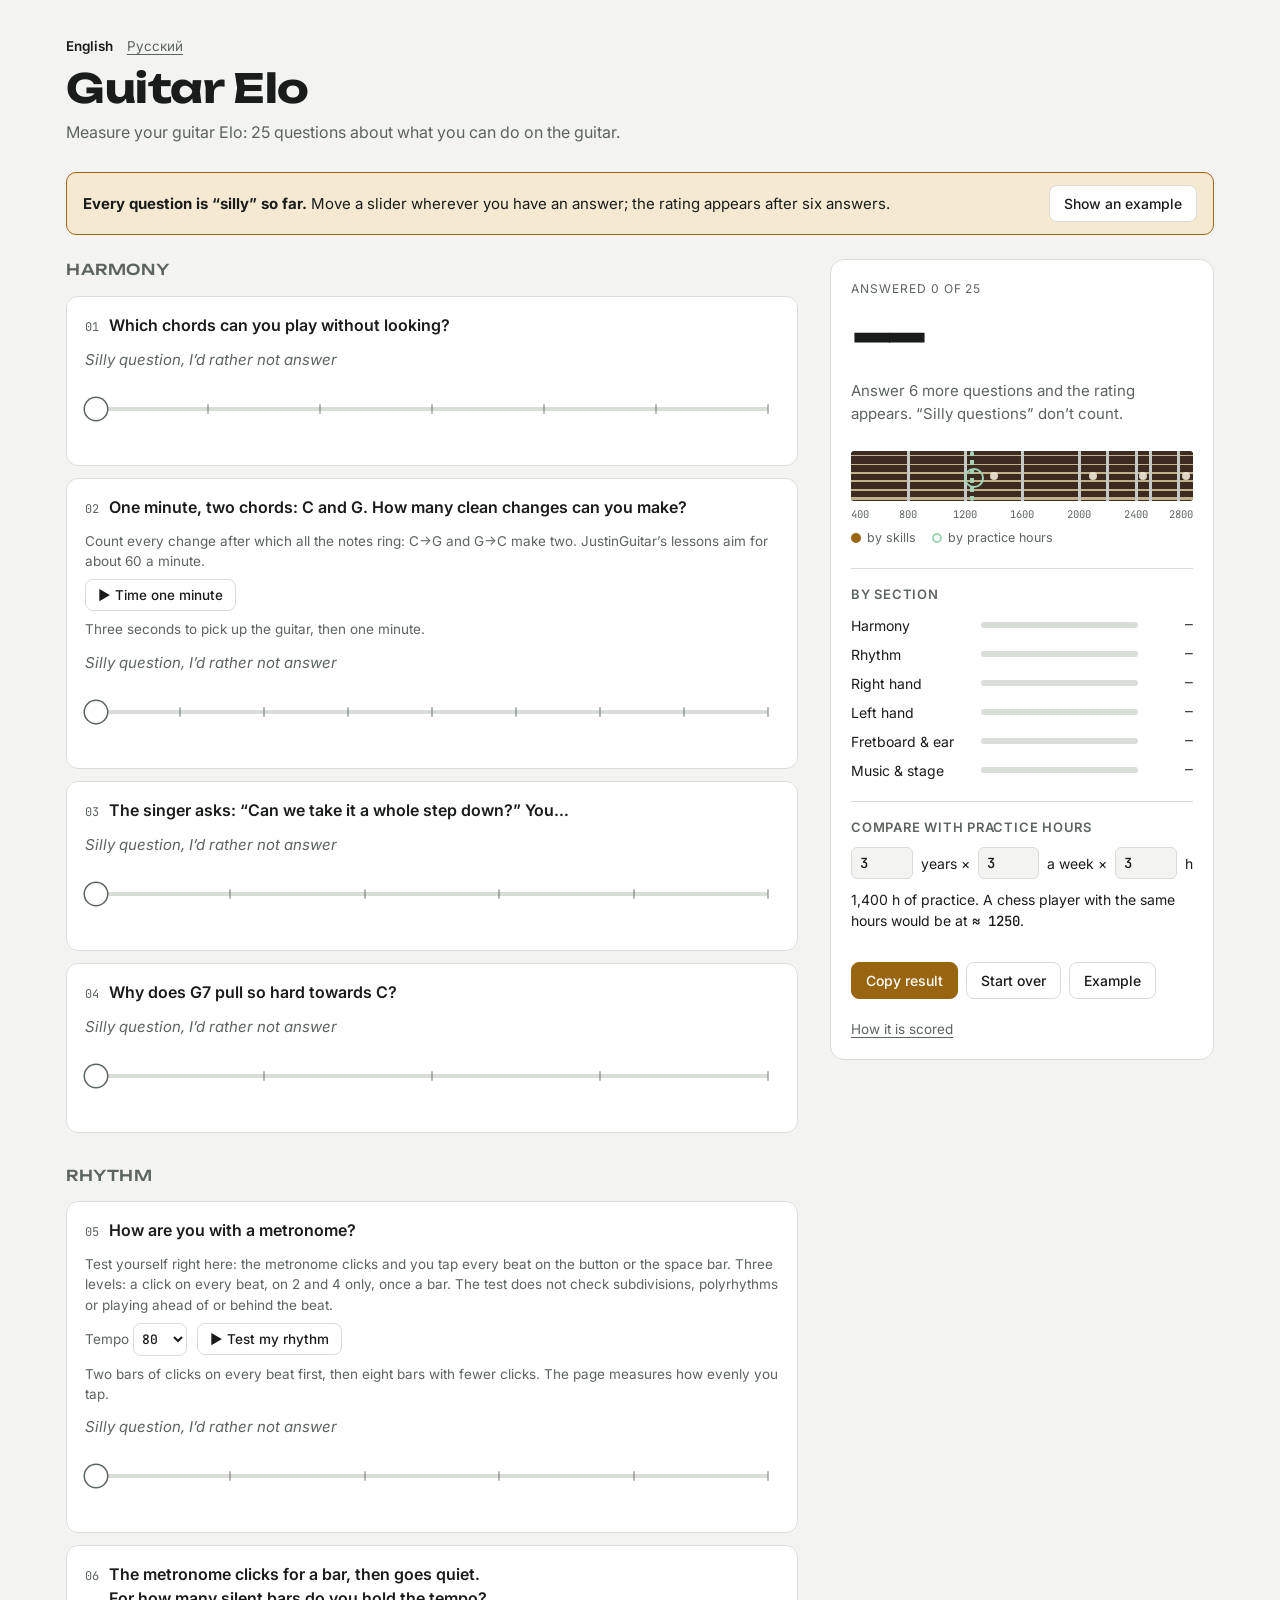
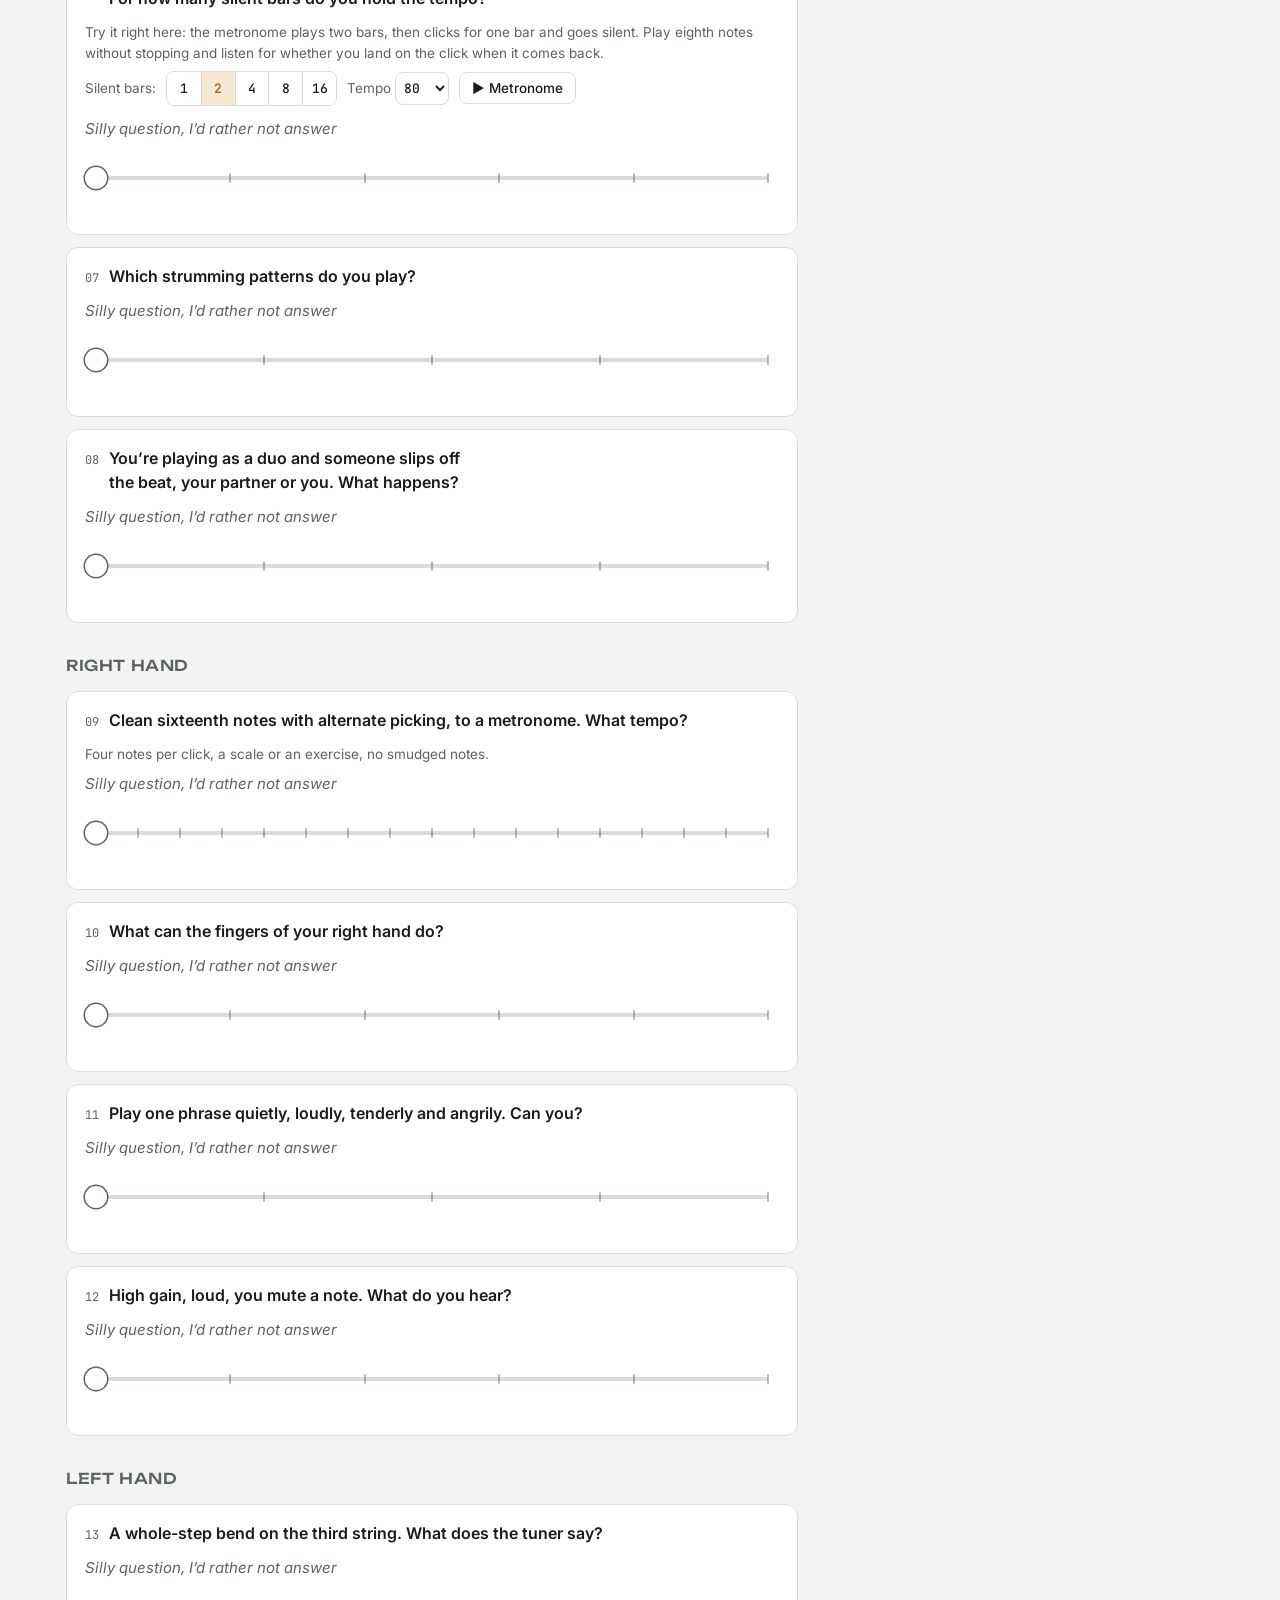
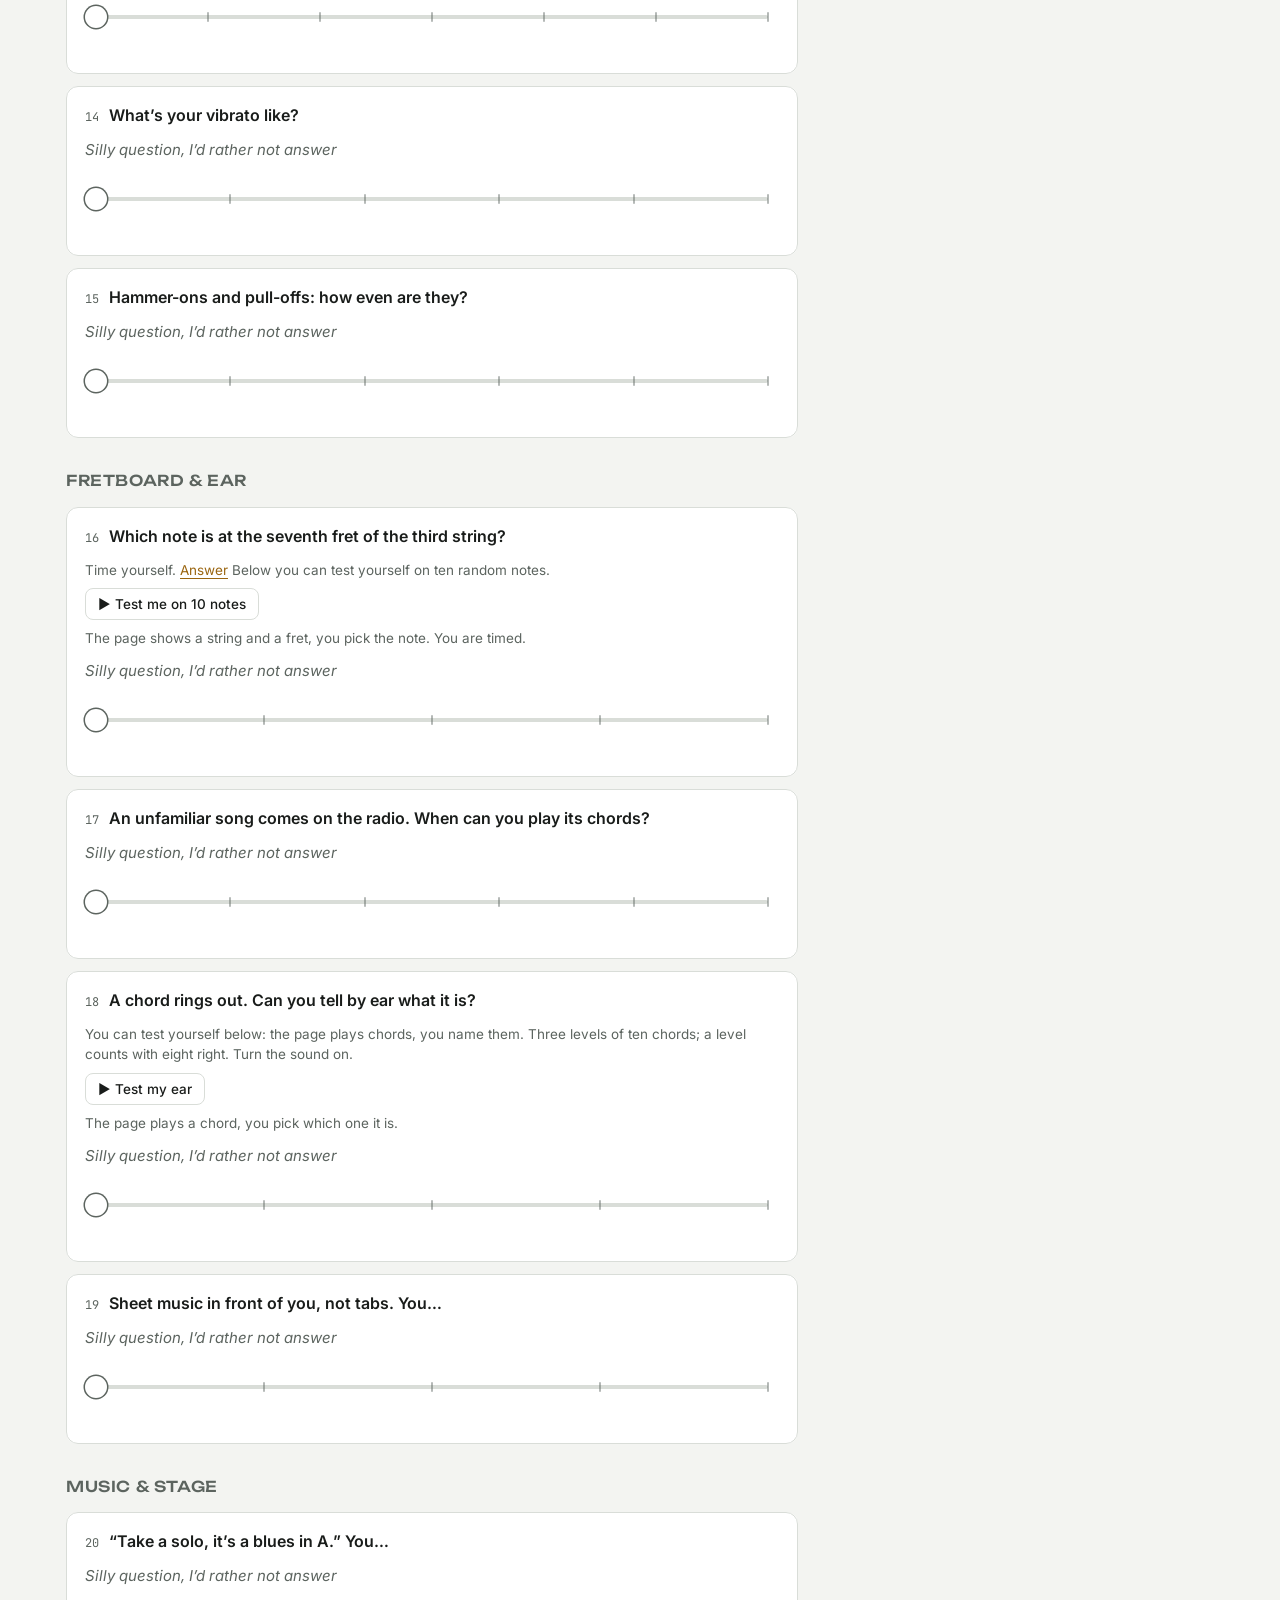
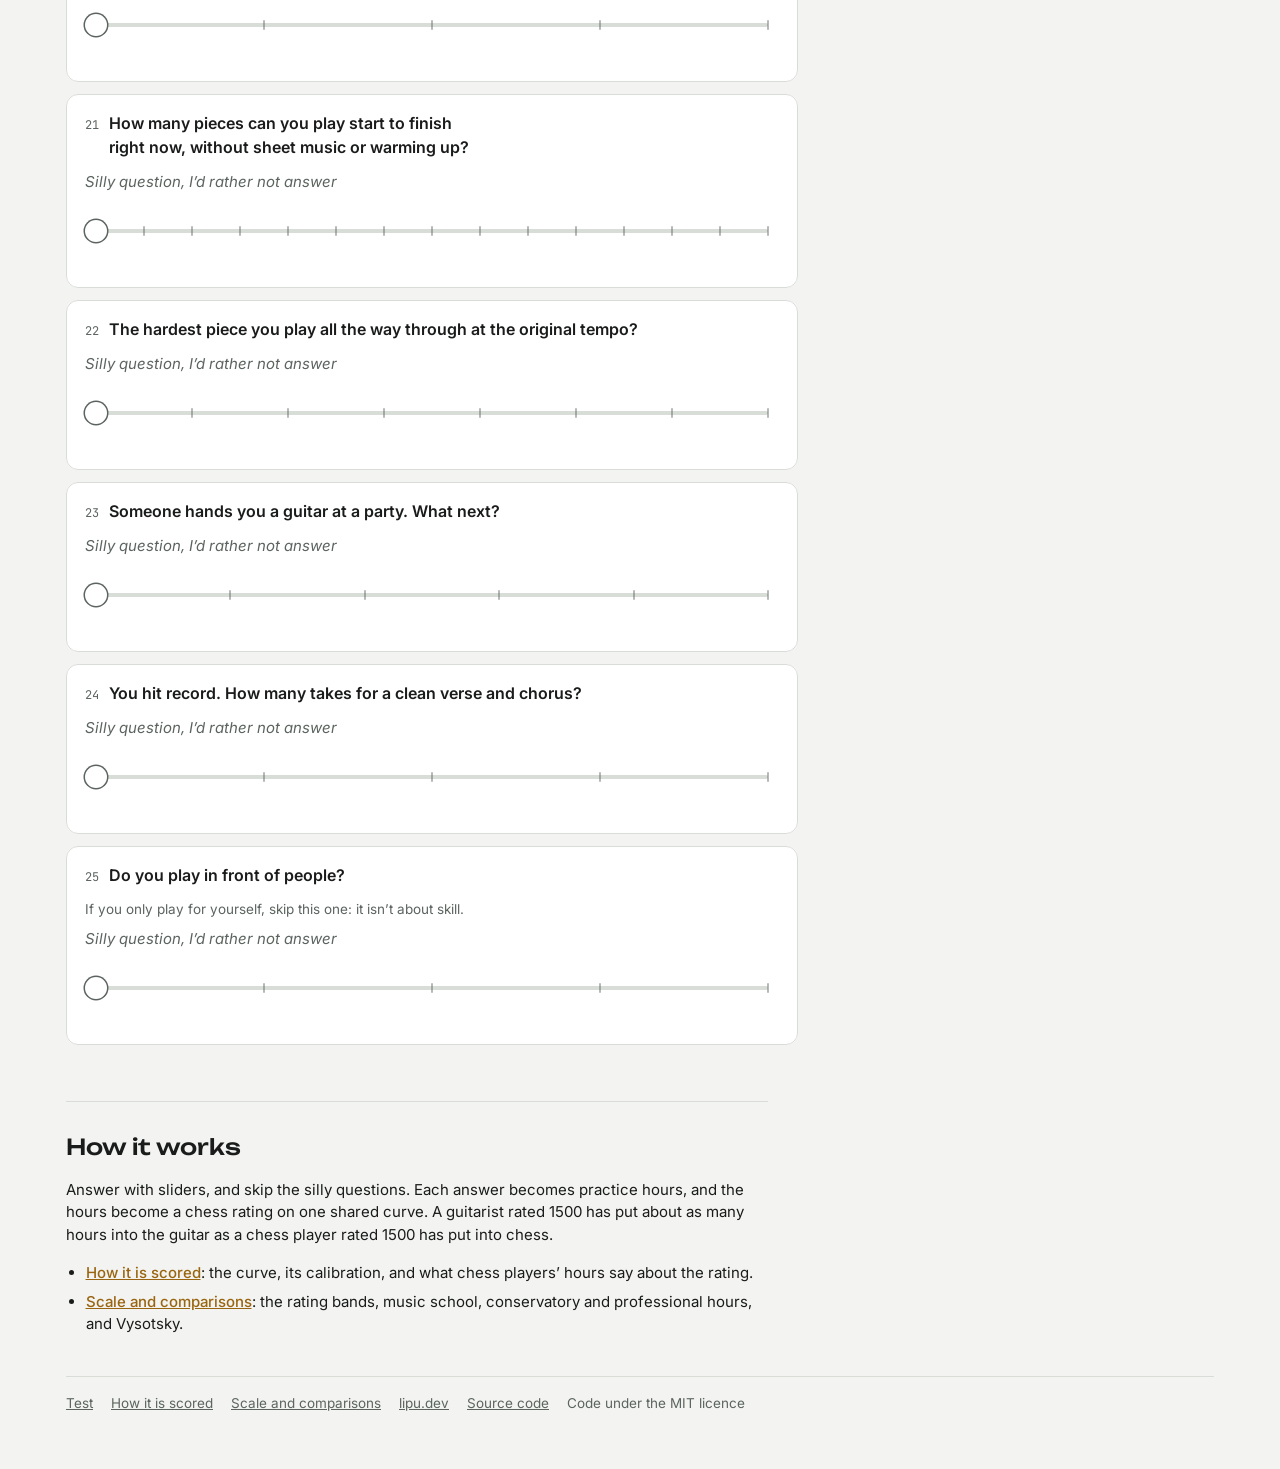
==== commit 153f65c1: "Short top line; explanation and method on their own pages The quiz page now opens with one line ("Me" ====
--- a/site/index.html
+++ b/site/index.html
@@ -3,9 +3,10 @@
 <head>
 <meta charset="utf-8">
 <meta name="viewport" content="width=device-width, initial-scale=1, viewport-fit=cover">
-<script>try { if (localStorage.getItem('guitar-elo-lang') === 'ru') location.replace('ru/' + location.search + location.hash); } catch (e) {}</script>
-<title>Guitar Elo: rate your guitar skills on the chess scale</title>
-<meta name="description" content="25 questions about your guitar skills. Answers become practice hours, and hours become a chess Elo rating, based on research on chess players.">
+<script>try { if (localStorage.getItem('guitar-elo-lang') === 'ru') location.replace('/ru' + location.pathname + location.search + location.hash); } catch (e) {}</script>
+<title>Guitar Elo: a guitar skill test on the chess rating scale</title>
+<meta name="description" content="25 questions about your guitar skills, with built-in rhythm, fretboard and ear tests. Answers become practice hours, and hours become a chess Elo rating.">
+<meta name="msvalidate.01" content="CAFA7BE0D5D83695993D635831499022">
 <link rel="canonical" href="https://guitar-elo.lipu.dev/">
 <link rel="alternate" hreflang="en" href="https://guitar-elo.lipu.dev/">
 <link rel="alternate" hreflang="ru" href="https://guitar-elo.lipu.dev/ru/">
@@ -19,7 +20,13 @@
 <meta property="og:site_name" content="lipu.dev">
 <meta property="og:url" content="https://guitar-elo.lipu.dev/">
 <meta property="og:title" content="Guitar Elo">
-<meta property="og:description" content="25 questions about your guitar skills. Answers become practice hours, and hours become a chess Elo rating, based on research on chess players.">
+<meta property="og:description" content="25 questions about your guitar skills, with built-in rhythm, fretboard and ear tests. Answers become practice hours, and hours become a chess Elo rating.">
+<meta property="og:image" content="https://guitar-elo.lipu.dev/og-en.png">
+<meta property="og:image:width" content="1200">
+<meta property="og:image:height" content="630">
+<meta property="og:image:alt" content="Guitar Elo: how good are you at guitar? A fretboard with rating bands from Beginner to Master.">
+<meta name="twitter:card" content="summary_large_image">
+<script type="application/ld+json">{"@context": "https://schema.org", "@type": "WebApplication", "name": "Guitar Elo", "url": "https://guitar-elo.lipu.dev/", "description": "25 questions about your guitar skills, with built-in rhythm, fretboard and ear tests. Answers become practice hours, and hours become a chess Elo rating.", "inLanguage": "en", "applicationCategory": "EducationalApplication", "operatingSystem": "Any", "browserRequirements": "Requires JavaScript", "isAccessibleForFree": true, "offers": {"@type": "Offer", "price": "0", "priceCurrency": "USD"}, "image": "https://guitar-elo.lipu.dev/og-en.png", "publisher": {"@type": "Organization", "name": "lipu.dev", "url": "https://lipu.dev/"}, "workTranslation": {"@id": "https://guitar-elo.lipu.dev/ru/"}}</script>
 <link rel="preconnect" href="https://fonts.googleapis.com">
 <link rel="preconnect" href="https://fonts.gstatic.com" crossorigin>
 <link rel="stylesheet" href="https://fonts.googleapis.com/css2?family=Inter:wght@400;500;600&family=JetBrains+Mono:wght@400;500&family=Unbounded:wght@500;700&display=swap">
@@ -31,7 +38,7 @@
   <header class="top">
     <nav class="langs" aria-label="Language"><b>English</b><a href="ru/" hreflang="ru" lang="ru" data-lang="ru">Русский</a></nav>
     <h1>Guitar Elo</h1>
-    <p class="lede">25 questions about what you can do on the guitar. Answer with sliders, and skip the silly questions. Each answer becomes practice hours, and the hours become a chess rating on one shared curve. A guitarist rated 1500 has put about as many hours into the guitar as a chess player rated 1500 has put into chess.</p>
+    <p class="lede">Measure your guitar Elo: 25 questions about what you can do on the guitar.</p>
   </header>
 
   <div class="example" id="blank" hidden>
@@ -85,85 +92,23 @@
         <span class="status" id="status" role="status"></span>
       </div>
       <textarea class="copybox" id="copybox" readonly hidden aria-label="Result text"></textarea>
+      <p class="scorelink"><a href="method/">How it is scored</a></p>
     </aside>
   </div>
 
-  <section class="method" id="method">
-    <h2>How it is scored</h2>
-    <ol>
-      <li>Each slider position stands for a rough number of practice hours a guitarist usually needs to get there. These hours are the author’s estimates, not measurements: only the chess curve has data behind it.</li>
-      <li>Hours become a rating on the “hours → chess Elo” curve in the table below.</li>
-      <li>The result is a weighted mean of the answered questions. The metronome and the hardest piece weigh more, the stage and theory less. A question left on “silly” is not counted, so a classical player loses nothing over the pick, and a metal player nothing over fingerstyle. An answer set by a test on the page (fretboard, chords by ear, rhythm) counts 1.5 times as much while the slider stays where the test put it. Both the 1.5 and the rhythm test’s pass mark are the author’s judgement: a level passes if the taps stray from the beat by no more than 5% of a beat (SD). The intervals between such taps vary by about 7%, between about 5% for percussionists and about 12% for other trained musicians on a harder task (<a href="https://www.frontiersin.org/articles/10.3389/fnhum.2014.01003" target="_blank" rel="noopener">Cameron &amp; Grahn, 2014</a>).</li>
-      <li>The number after ± shows how much your answers disagree with each other. The more even your skills, the narrower the spread.</li>
-    </ol>
-    <p>The result is an Elo equivalent: the rating a chess player would have after putting in the same hours. Real Elo comes from games, and there are no games here. The hours under “Compare with practice hours” do not count towards the rating. They are there only for comparison: are you ahead of your hours or behind them?</p>
-    <p>The curve answers the question “how many hours does a chess player of this rating usually have”, because the questionnaire works the same way: skill → hours usually needed to reach it. The opposite question, “what is the average rating of a chess player with this many hours”, gives about 1650–1800 for 1,404 h in the same paper. But that figure is too high: players below 1490 were not sampled, so weak players with many hours never made it into the data. The ratings in the paper are Argentine national Elo (r = 0.89 with FIDE), not chess.com or Lichess ratings.</p>
-    <p>In the study by Charness et al. (2005), rating was best predicted by hours of serious study alone, not by the number of games played. A reasonable hint for guitar: an hour with a metronome on a weak spot is probably worth more than an hour of favourite songs.</p>
-
-    <div class="cal">
-      <label for="cal">Calibration: 3 years × 3 times a week × 3 hours = 1,404 h ≈</label>
-      <input type="number" id="cal" min="800" max="2100" step="50" inputmode="numeric">
-      <span>Elo</span>
-      <span class="calnote">The data allow 1100–1400. Default 1250.</span>
-    </div>
-
-    <div class="tablewrap">
-      <table>
-        <thead><tr><th>Practice hours</th><th>Elo</th><th>Where the point comes from</th></tr></thead>
-        <tbody id="anchors"></tbody>
-      </table>
-    </div>
-    <p>Between the points the curve is a straight line in log hours: every doubling of hours adds roughly the same amount.</p>
-
-    <h2>Hours and rating: what the data say</h2>
-    <p>All hours on the chart are total hours: practice alone, with others, and tournament games. The data are 104 Argentine chess players from the paper by Gobet and Campitelli (2007). The hours axis is logarithmic. Hover over or tap a point for details.</p>
-    <figure class="chart">
-      <figcaption class="clegend">
-        <span><i class="key" style="--k:var(--c-curve)"></i>Site curve: hours usually needed to reach a rating</span>
-        <span><i class="key dot" style="--k:var(--c-data)"></i>Chess players: hours of those now at this rating; the road to 2200</span>
-        <span><i class="key band" style="--k:var(--c-exp)"></i>Average rating at these hours, ±1 SD</span>
-        <span><i class="key ring" style="--k:var(--c-curve)"></i>Assumption, not a measurement</span>
-      </figcaption>
-      <div class="cplot" id="cplot"><div class="ctip" id="ctip" hidden></div></div>
-      <details><summary>Chart data</summary>
-        <div class="tablewrap"><table>
-          <thead><tr><th>What</th><th>Hours</th><th>Rating</th></tr></thead>
-          <tbody id="chartRows"></tbody>
-        </table></div>
-      </details>
-    </figure>
-    <p>The chart shows three different things, and they are easy to mix up.</p>
-    <ul>
-      <li><b>The site curve</b> shows how many hours it usually takes to reach a rating. It is measured at one point: players reached 2200 after 11,053 hours on average, the fastest after 3,016 and the slowest after 23,608. The other points are assumptions and the line extended downwards.</li>
-      <li><b>The blue dots</b> show how many hours the players now at that rating have. They sit to the right of the curve: the hours were counted at the time of the survey, and after reaching their level people keep practising while their rating grows only slowly. FIDE masters have 19,600 hours on average, while reaching 2200 takes 11,000 on average.</li>
-      <li><b>The pink line</b> answers the opposite question: what is the average rating of a player with this many hours. It is much flatter: 1,404 hours give about 1750–1800 on average, 11,053 hours about 2040. The band around it is ±1 standard deviation, about ±180.</li>
+  <section class="method" id="how">
+    <h2>How it works</h2>
+    <p>Answer with sliders, and skip the silly questions. Each answer becomes practice hours, and the hours become a chess rating on one shared curve. A guitarist rated 1500 has put about as many hours into the guitar as a chess player rated 1500 has put into chess.</p>
+    <ul class="more">
+      <li><a href="method/">How it is scored</a>: the curve, its calibration, and what chess players’ hours say about the rating.</li>
+      <li><a href="compare/">Scale and comparisons</a>: the rating bands, music school, conservatory and professional hours, and Vysotsky.</li>
     </ul>
-    <p><b>Why the lines differ so much.</b> Hours explain the smaller part of the differences. In this sample the correlation of rating with log hours is r = 0.57, so hours account for about a third of the spread. The meta-analysis by Macnamara et al. (2014) gives 26% for games and 21% for music, and about a third after correcting for unreliable self-reports (Hambrick et al., 2014). The rest is the age you started at, coaching, how exactly you practised, and much that nobody measured. When the link is weak, the average rating at given hours is pulled towards the overall average, while the average hours at a given rating spread far apart. On top of that, players below 1490 were not sampled, which lifts the left end of the pink line. Both lines are right; they answer different questions.</p>
-    <p><b>What this means for the quiz.</b> The questionnaire works like the site curve: skill → hours usually needed to reach it. So the result is not a forecast of what you “ought to” have for your hours. Having more or fewer skills than others with the same hours is normal. Chess players with equal hours differ by about ±200, and the hours needed to reach the same level differ eightfold. Some players had not reached 2200 even after 25,000 hours. Music is no different: children took about 3,300 hours on average to reach Grade 8 of the British music exams, but at every grade some had practised less than a fifth of the average and others more than four times as much (Sloboda and colleagues).</p>
-    <p><b>The top of the curve.</b> The points “25,000 hours → 2500” and “50,000 hours → 2750” have no data behind them. Eight grandmasters who reached the world top ten had about 14,000 hours on average at their peak (Howard, as reported by Hambrick et al., 2014). At the very top, hours do not seem to be the only thing that matters.</p>
-    <p class="sources">For the chart: Gobet &amp; Campitelli 2007, Tables 1–2 and p. 21 (link below); the average-rating line is derived from their r = 0.57, means and SDs. D. Hambrick et al., <a href="https://doi.org/10.1016/j.intell.2013.04.001" target="_blank" rel="noopener">Deliberate practice: Is that all it takes to become an expert?</a>, Intelligence, 2014. B. Macnamara, D. Hambrick, F. Oswald, <a href="https://doi.org/10.1177/0956797614535810" target="_blank" rel="noopener">Deliberate practice and performance in music, games, sports, education, and professions: a meta-analysis</a>, Psychological Science, 2014. M. Howe, J. Davidson, J. Sloboda, <a href="https://doi.org/10.1017/S0140525X9800123X" target="_blank" rel="noopener">Innate talents: Reality or myth?</a>, Behavioral and Brain Sciences, 1998.</p>
-
-    <h2>Scale</h2>
-    <div class="bands" id="bands"></div>
-
-    <h2>For comparison</h2>
-    <p>The same hours, converted on the same curve. These are reference points, not measurements. The music-school hours come from the programme norms of a Russian children’s music school; in practice some children practise more at home and some less.</p>
-    <div class="tablewrap">
-      <table class="refs">
-        <thead><tr><th>Who</th><th>Hours</th><th>Elo</th></tr></thead>
-        <tbody id="refs"></tbody>
-      </table>
-    </div>
-    <p><b>Are all musicians grandmasters?</b> No. Even the best music students have about 10,000 hours by the age of 20, which is about 2150, expert level. The grandmaster level of 2500 takes about 25,000 hours on this curve, which means decades of daily work. Professionals who practise all their lives get there; a conservatory graduate usually has not yet. There are fewer than two thousand chess grandmasters in the world, so a guitar “grandmaster” should be rare too.</p>
-    <p><b>Vysotsky.</b> Vladimir Vysotsky, the Soviet singer-songwriter and actor, played a Russian seven-string guitar. A school friend, Igor Kokhanovsky, showed him his first chords, and nobody thought of him as a virtuoso. Yet he gave more than a thousand concerts, wrote hundreds of songs, and his guitar is recognisable from the first bars. Answering for him wherever the seven-string does not get in the way gives <b id="vysElo"></b>: technique at the level of a beginning club player, stage and repertoire at the top. The wide spread is the whole point: the rating is an average, and for Vysotsky the average says little.</p>
-    <details><summary>Answers for Vysotsky (the author’s guess)</summary><ul class="vys" id="vysList"></ul></details>
-
-    <p>Self-assessment is often off: beginners tend to rate themselves too high, strong musicians too low. Above 2400 the questionnaire can no longer tell levels apart; that takes a live listener.</p>
-    <p class="sources">Reference points: the five-year programme “Specialisation: six-string guitar” of <a href="https://dmsh4perm.ru/public/%20%D0%B3%D0%B8%D1%82%D0%B0%D1%80%D0%B0%20%D1%88%D0%B5%D1%81%D1%82%D0%B8%D1%81%D1%82%D1%80%D1%83%D0%BD%D0%BD%D0%B0%D1%8F%205%20%D0%BB%D0%B5%D1%82%20%D0%A4%D0%93%D0%A2.pdf" target="_blank" rel="noopener">Children’s Music School No. 4, Perm</a> (in Russian; a current one, as no Soviet curriculum could be found). K. A. Ericsson, R. Krampe, C. Tesch-Römer, <a href="https://doi.org/10.1037/0033-295X.100.3.363" target="_blank" rel="noopener">The role of deliberate practice in the acquisition of expert performance</a>, Psychological Review, 1993. B. Macnamara, M. Maitra, <a href="https://doi.org/10.1098/rsos.190327" target="_blank" rel="noopener">The role of deliberate practice in expert performance: revisiting Ericsson, Krampe &amp; Tesch-Römer (1993)</a>, Royal Society Open Science, 2019. On Vysotsky (in Russian): <a href="https://kino.rambler.ru/movies/54465653-on-nauchil-vysotskogo-igrat-na-gitare-kto-na-samom-dele-vospital-barda-i-sochinil-babe-leto/" target="_blank" rel="noopener">Rambler</a>, <a href="https://music-museum.ru/about/news/11-faktov-iz-zhizni-vladimira-vyisoczkogo.-k-85-letiyu-so-dnya-rozhdeniya.html" target="_blank" rel="noopener">Museum of Music</a>.</p>
-    <p class="sources">Sources of the curve: F. Gobet, G. Campitelli, <a href="https://bura.brunel.ac.uk/bitstream/2438/611/1/Gobet_DevPsyc_Final.pdf" target="_blank" rel="noopener">The role of domain-specific practice, handedness, and starting age in chess</a>, Developmental Psychology, 2007, Tables 1–2 (<a href="https://en.chessbase.com/post/handedne-practice-and-talent-in-che" target="_blank" rel="noopener">ChessBase summary</a>). N. Charness et al., <a href="https://doi.org/10.1002/acp.1106" target="_blank" rel="noopener">The role of deliberate practice in chess expertise</a>, Applied Cognitive Psychology, 2005.</p>
   </section>
 
   <footer class="foot">
+    <a href="">Test</a>
+    <a href="method/">How it is scored</a>
+    <a href="compare/">Scale and comparisons</a>
     <a href="https://lipu.dev/">lipu.dev</a>
     <a href="https://github.com/komapc/guitar-elo" rel="noopener">Source code</a>
     <span>Code under the MIT licence</span>
@@ -176,6 +121,7 @@
 </div>
 
 <script src="i18n/en.js?v=dev"></script>
+<script src="common.js?v=dev"></script>
 <script src="app.js?v=dev"></script>
 </body>
 </html>
--- a/site/app.css
+++ b/site/app.css
@@ -86,7 +86,7 @@
 .segb[aria-pressed="true"]{background:var(--accent-soft);color:var(--accent)}
 .segb:focus-visible,.tbpm:focus-visible{outline:2px solid var(--accent);outline-offset:1px}
 .tbpm{font:500 13px var(--f-mono);margin-left:4px;padding:6px 4px;border:1px solid var(--line);border-radius:8px;background:var(--surface);color:var(--ink)}
-.tout{flex-basis:100%}
+.tout{flex-basis:100%;scroll-margin:16px 0 88px}
 .tout:empty{display:none}
 .qz{flex-basis:100%;display:grid;gap:10px}
 .qz[hidden]{display:none}
@@ -104,7 +104,12 @@
 .tset{margin-left:6px;font:500 13px var(--f-body);padding:5px 10px;border-radius:8px;border:1px solid var(--accent);background:var(--accent-soft);color:var(--accent);cursor:pointer}
 .tset:disabled{cursor:default;opacity:.8}
 .tap{font:600 16px var(--f-body);min-height:96px;width:100%;border:1px solid var(--line);border-radius:10px;background:var(--surface);color:var(--ink);cursor:pointer;touch-action:none;user-select:none;-webkit-user-select:none;-webkit-touch-callout:none}
-.tap:active{background:var(--accent-soft)}
+.tap:active,.tap.hit{background:var(--accent-soft)}
+.tapn{display:block;margin-top:4px;font:13px var(--f-mono);color:var(--muted)}
+.tapn:empty{display:none}
+.tprog{height:4px;border-radius:2px;background:var(--line);overflow:hidden}
+.tprog i{display:block;height:100%;background:var(--accent);transform-origin:left;transform:scaleX(0)}
+@keyframes tprog{to{transform:scaleX(1)}}
 .tap:focus-visible{outline:2px solid var(--accent);outline-offset:1px}
 
 .score{position:sticky;top:calc(env(safe-area-inset-top,0px) + 16px);max-height:calc(100dvh - 32px);overflow:auto;background:var(--surface);border:1px solid var(--line);border-radius:14px;padding:20px;display:grid;gap:20px;min-width:0}
@@ -193,6 +198,13 @@
 .ctip b{color:var(--ink);font-size:14px}
 .ctip[hidden]{display:none}
 .method ul{margin:0;padding-left:1.3em;display:grid;gap:6px}
+/* the reading pages (How it is scored, Scale and comparisons) and the links to them */
+.method.page{margin-top:0;padding-top:0;border-top:0}
+.crumb{margin:0;font-size:14px}
+.crumb a,.scorelink a{color:var(--muted);text-underline-offset:3px}
+.crumb a:hover,.scorelink a:hover{color:var(--accent)}
+.method .more a{color:var(--accent);font-weight:500}
+.scorelink{margin:0;font-size:13.5px}
 .tablewrap{overflow-x:auto;border:1px solid var(--line);border-radius:10px;background:var(--surface)}
 table{border-collapse:collapse;width:100%;min-width:520px;font-size:14px}
 th,td{text-align:left;padding:9px 12px;border-bottom:1px solid var(--line);vertical-align:top}
@@ -214,7 +226,7 @@
 .bar-mobile{display:none}
 @media (max-width:900px){
   .layout{grid-template-columns:minmax(0,1fr)}
-  .score{position:static;max-height:none;order:-1}
+  .score{position:static;max-height:none}
   .bar-mobile.show{display:flex;position:fixed;left:0;right:0;bottom:0;z-index:20;align-items:center;justify-content:space-between;gap:12px;
     padding-top:10px;padding-bottom:calc(10px + env(safe-area-inset-bottom,0px));
     padding-left:max(16px,env(safe-area-inset-left,0px));padding-right:max(16px,env(safe-area-inset-right,0px));
@@ -228,6 +240,7 @@
 }
 @media (prefers-reduced-motion: reduce){
   .board .pin,.cat .bar i{transition:none}
+  .tprog{display:none}
 }
 /* page base (the artifact viewer supplied these) */
 :root{color-scheme:light;padding-top:env(safe-area-inset-top,0px);padding-bottom:env(safe-area-inset-bottom,0px)}
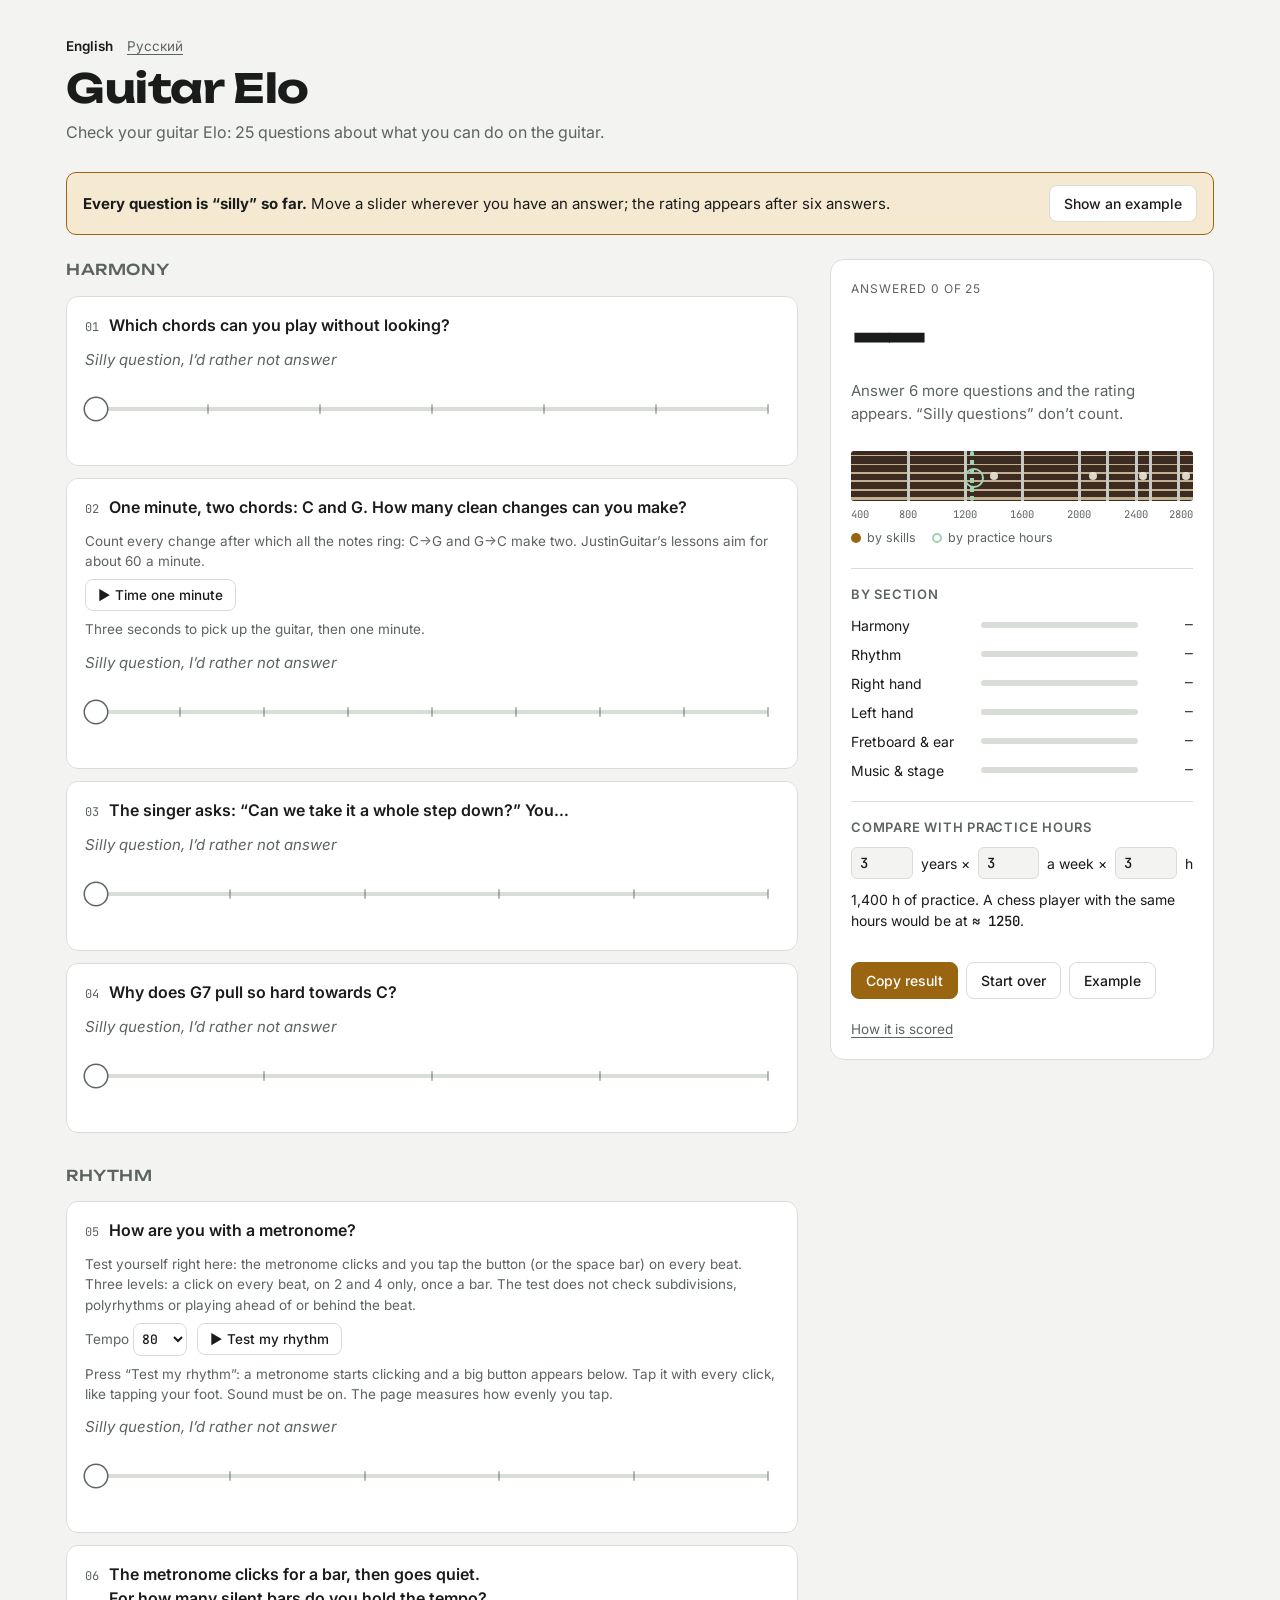
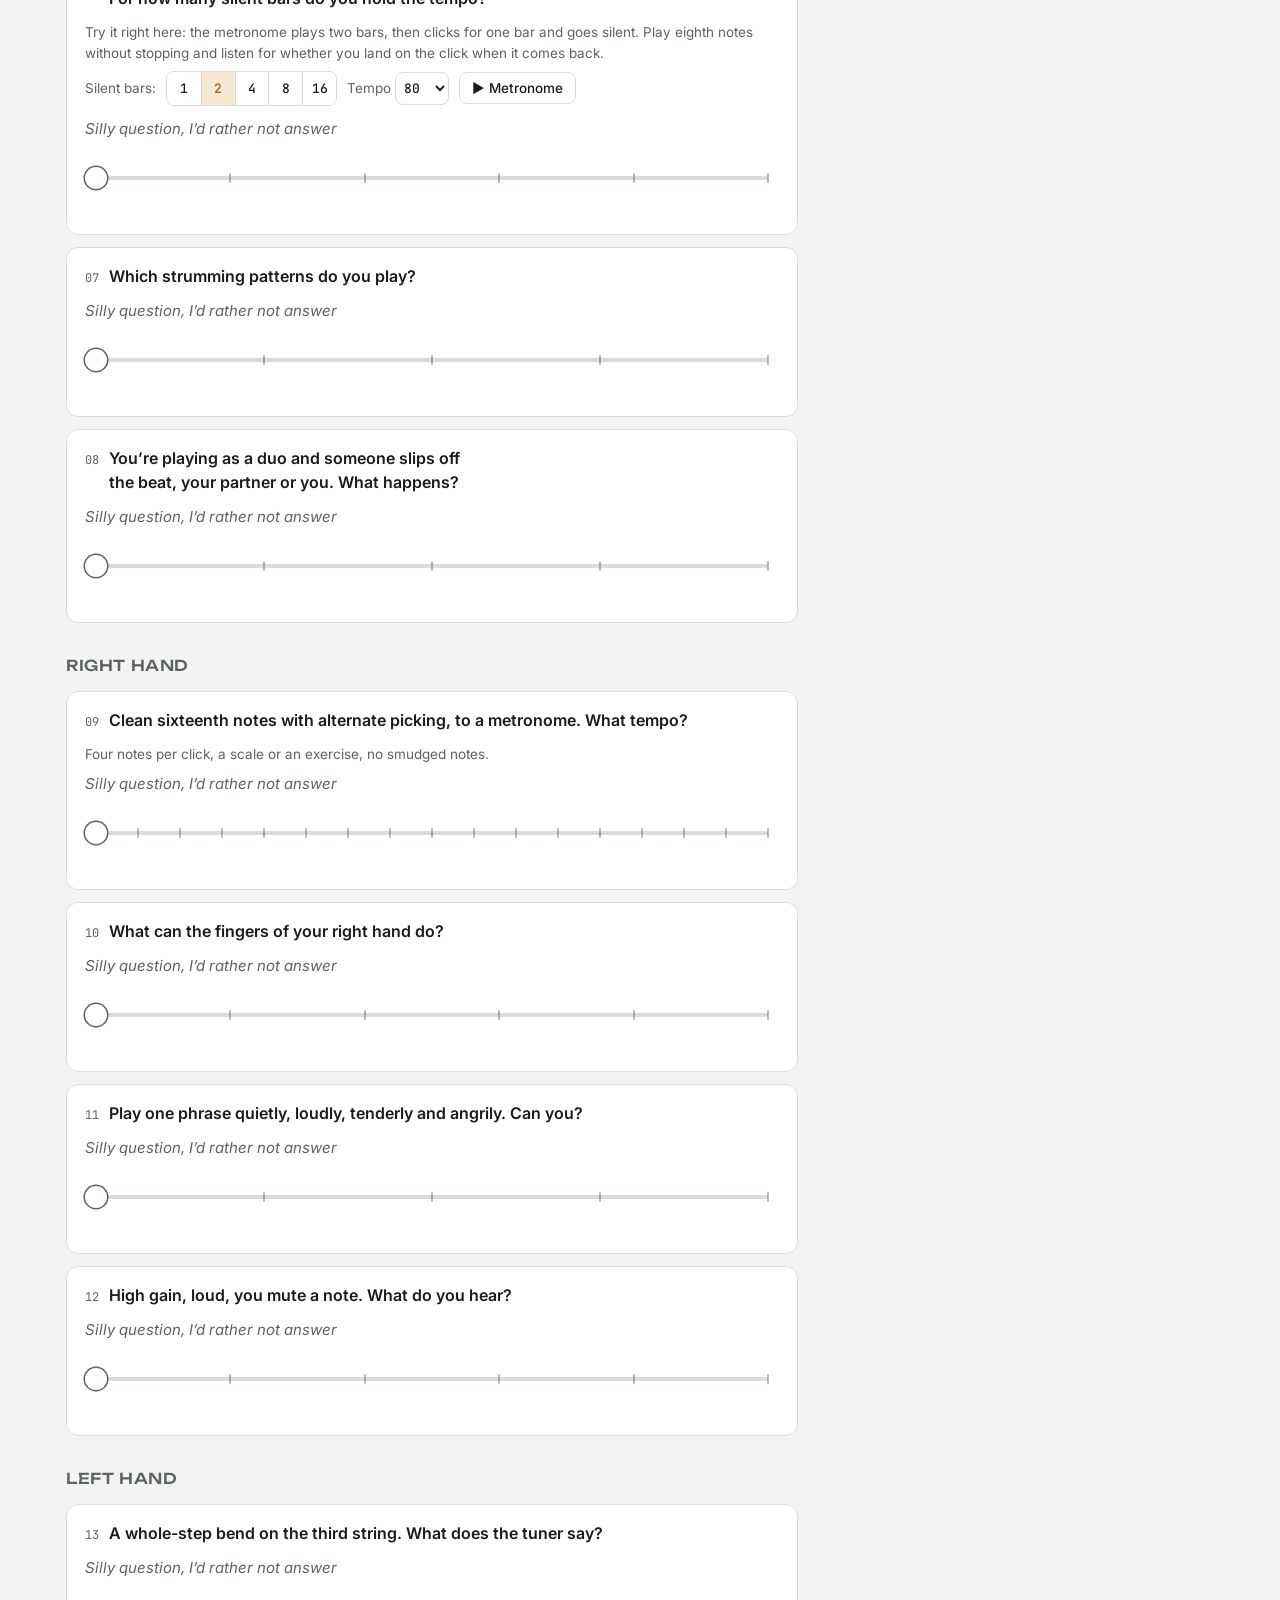
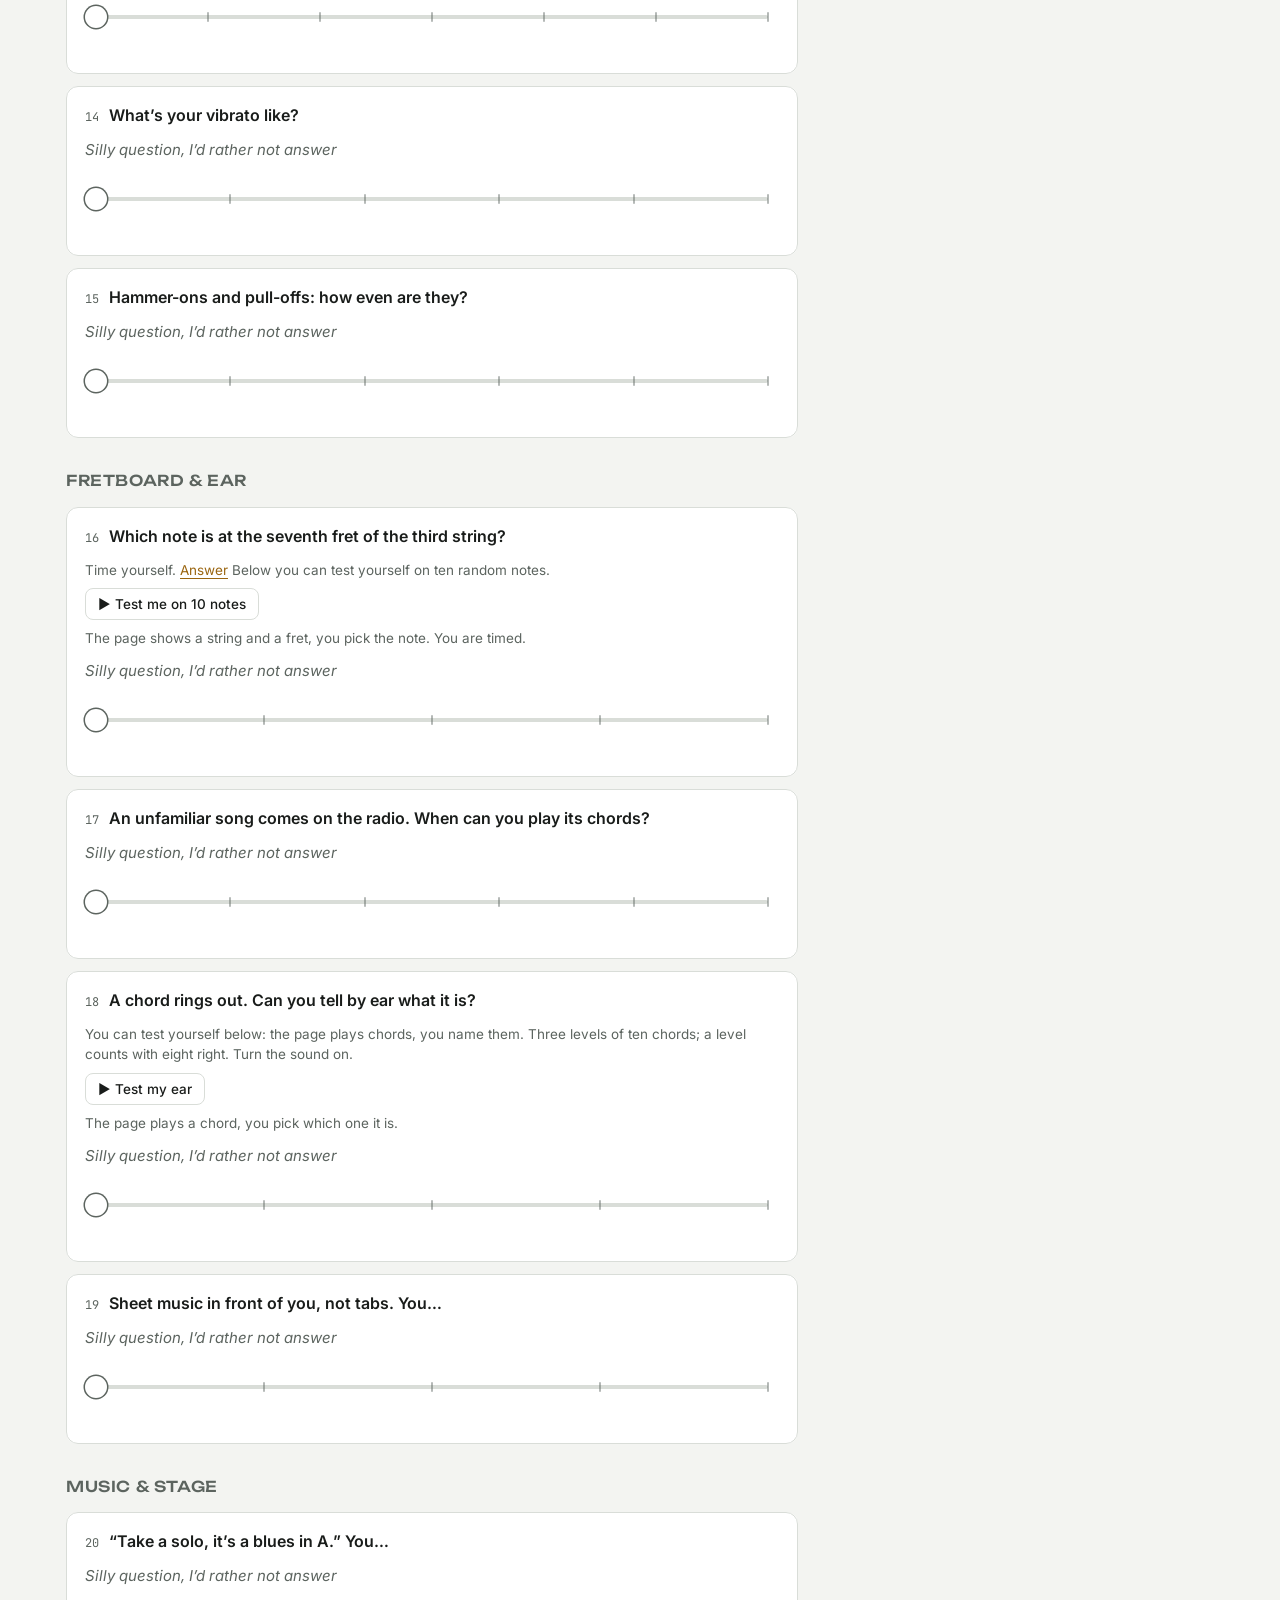
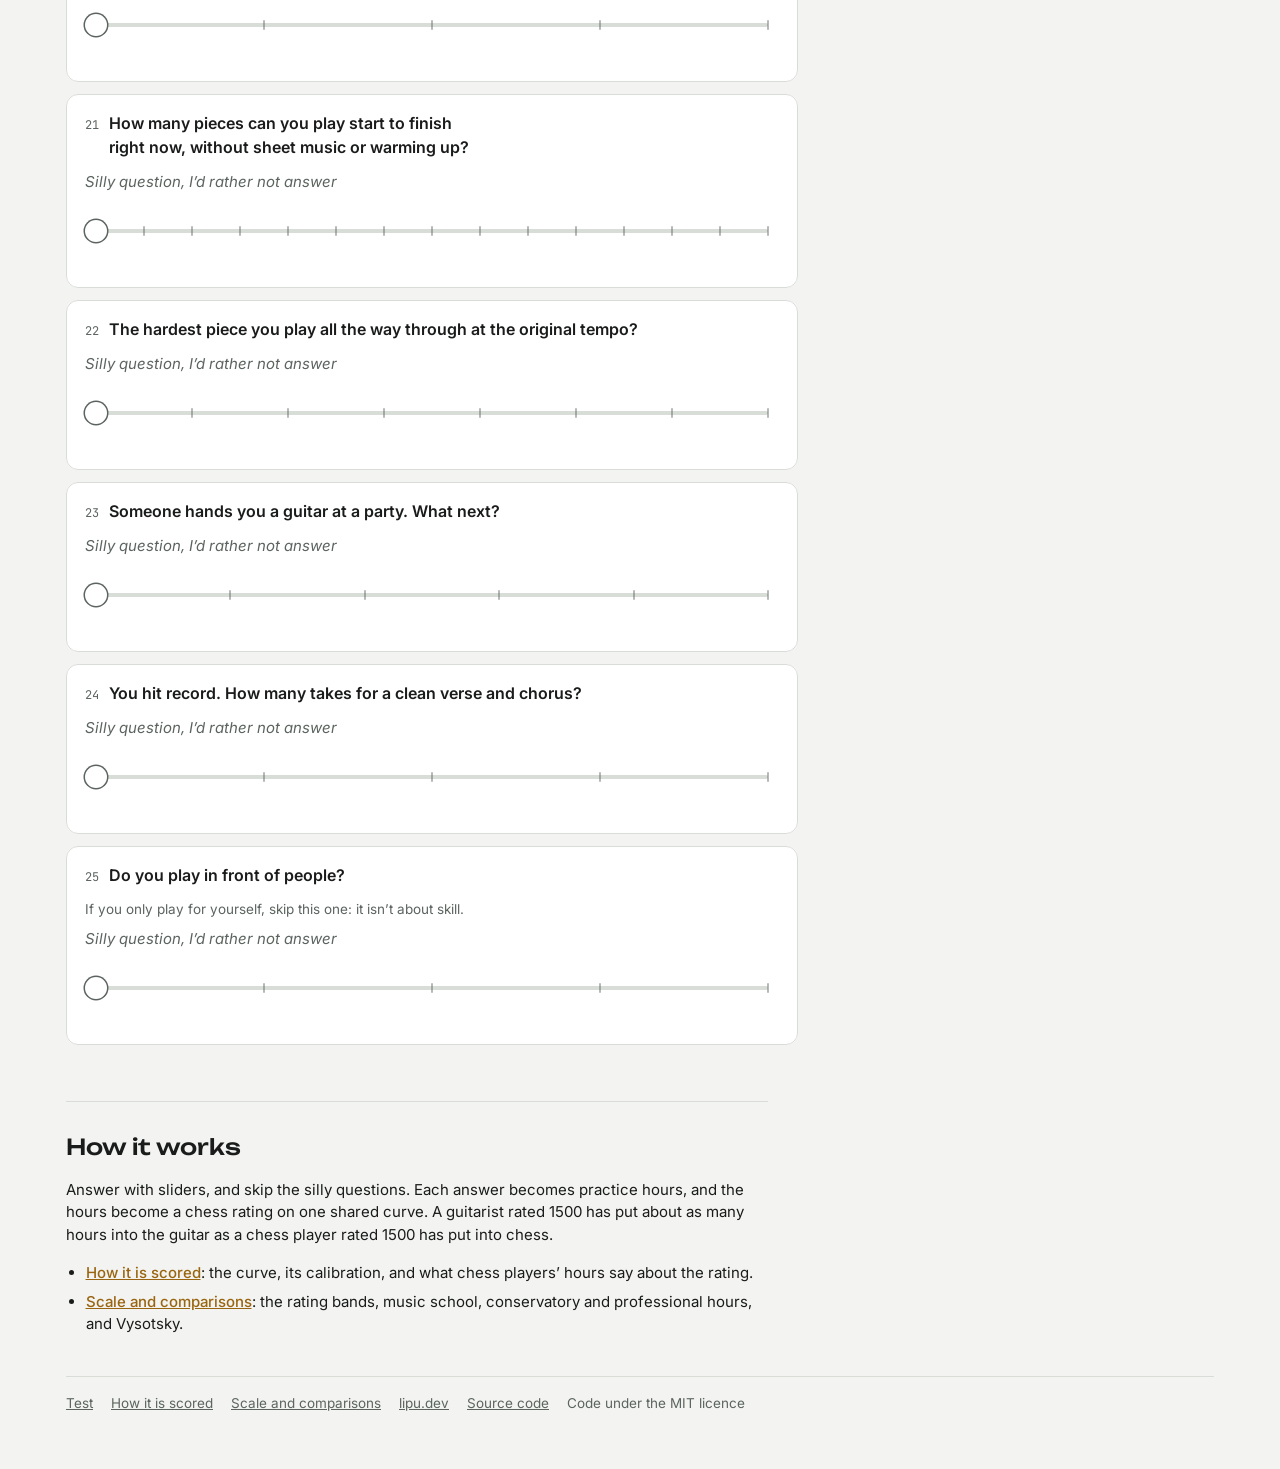
==== commit 1854e98c: "Lead with "Check your guitar Elo" in the title, description and top line The phrase people search fo" ====
--- a/site/index.html
+++ b/site/index.html
@@ -4,8 +4,8 @@
 <meta charset="utf-8">
 <meta name="viewport" content="width=device-width, initial-scale=1, viewport-fit=cover">
 <script>try { if (localStorage.getItem('guitar-elo-lang') === 'ru') location.replace('/ru' + location.pathname + location.search + location.hash); } catch (e) {}</script>
-<title>Guitar Elo: a guitar skill test on the chess rating scale</title>
-<meta name="description" content="25 questions about your guitar skills, with built-in rhythm, fretboard and ear tests. Answers become practice hours, and hours become a chess Elo rating.">
+<title>Check your guitar Elo: a guitar skill test on the chess scale</title>
+<meta name="description" content="Check your guitar Elo: 25 questions and built-in rhythm, fretboard and ear tests. Answers become practice hours, and hours become a chess Elo rating.">
 <meta name="msvalidate.01" content="CAFA7BE0D5D83695993D635831499022">
 <link rel="canonical" href="https://guitar-elo.lipu.dev/">
 <link rel="alternate" hreflang="en" href="https://guitar-elo.lipu.dev/">
@@ -19,14 +19,14 @@
 <meta property="og:locale:alternate" content="ru_RU">
 <meta property="og:site_name" content="lipu.dev">
 <meta property="og:url" content="https://guitar-elo.lipu.dev/">
-<meta property="og:title" content="Guitar Elo">
-<meta property="og:description" content="25 questions about your guitar skills, with built-in rhythm, fretboard and ear tests. Answers become practice hours, and hours become a chess Elo rating.">
+<meta property="og:title" content="Check your guitar Elo">
+<meta property="og:description" content="Check your guitar Elo: 25 questions and built-in rhythm, fretboard and ear tests. Answers become practice hours, and hours become a chess Elo rating.">
 <meta property="og:image" content="https://guitar-elo.lipu.dev/og-en.png">
 <meta property="og:image:width" content="1200">
 <meta property="og:image:height" content="630">
 <meta property="og:image:alt" content="Guitar Elo: how good are you at guitar? A fretboard with rating bands from Beginner to Master.">
 <meta name="twitter:card" content="summary_large_image">
-<script type="application/ld+json">{"@context": "https://schema.org", "@type": "WebApplication", "name": "Guitar Elo", "url": "https://guitar-elo.lipu.dev/", "description": "25 questions about your guitar skills, with built-in rhythm, fretboard and ear tests. Answers become practice hours, and hours become a chess Elo rating.", "inLanguage": "en", "applicationCategory": "EducationalApplication", "operatingSystem": "Any", "browserRequirements": "Requires JavaScript", "isAccessibleForFree": true, "offers": {"@type": "Offer", "price": "0", "priceCurrency": "USD"}, "image": "https://guitar-elo.lipu.dev/og-en.png", "publisher": {"@type": "Organization", "name": "lipu.dev", "url": "https://lipu.dev/"}, "workTranslation": {"@id": "https://guitar-elo.lipu.dev/ru/"}}</script>
+<script type="application/ld+json">{"@context": "https://schema.org", "@type": "WebApplication", "name": "Guitar Elo", "url": "https://guitar-elo.lipu.dev/", "description": "Check your guitar Elo: 25 questions and built-in rhythm, fretboard and ear tests. Answers become practice hours, and hours become a chess Elo rating.", "inLanguage": "en", "applicationCategory": "EducationalApplication", "operatingSystem": "Any", "browserRequirements": "Requires JavaScript", "isAccessibleForFree": true, "offers": {"@type": "Offer", "price": "0", "priceCurrency": "USD"}, "image": "https://guitar-elo.lipu.dev/og-en.png", "publisher": {"@type": "Organization", "name": "lipu.dev", "url": "https://lipu.dev/"}, "workTranslation": {"@id": "https://guitar-elo.lipu.dev/ru/"}}</script>
 <link rel="preconnect" href="https://fonts.googleapis.com">
 <link rel="preconnect" href="https://fonts.gstatic.com" crossorigin>
 <link rel="stylesheet" href="https://fonts.googleapis.com/css2?family=Inter:wght@400;500;600&family=JetBrains+Mono:wght@400;500&family=Unbounded:wght@500;700&display=swap">
@@ -38,7 +38,7 @@
   <header class="top">
     <nav class="langs" aria-label="Language"><b>English</b><a href="ru/" hreflang="ru" lang="ru" data-lang="ru">Русский</a></nav>
     <h1>Guitar Elo</h1>
-    <p class="lede">Measure your guitar Elo: 25 questions about what you can do on the guitar.</p>
+    <p class="lede">Check your guitar Elo: 25 questions about what you can do on the guitar.</p>
   </header>
 
   <div class="example" id="blank" hidden>
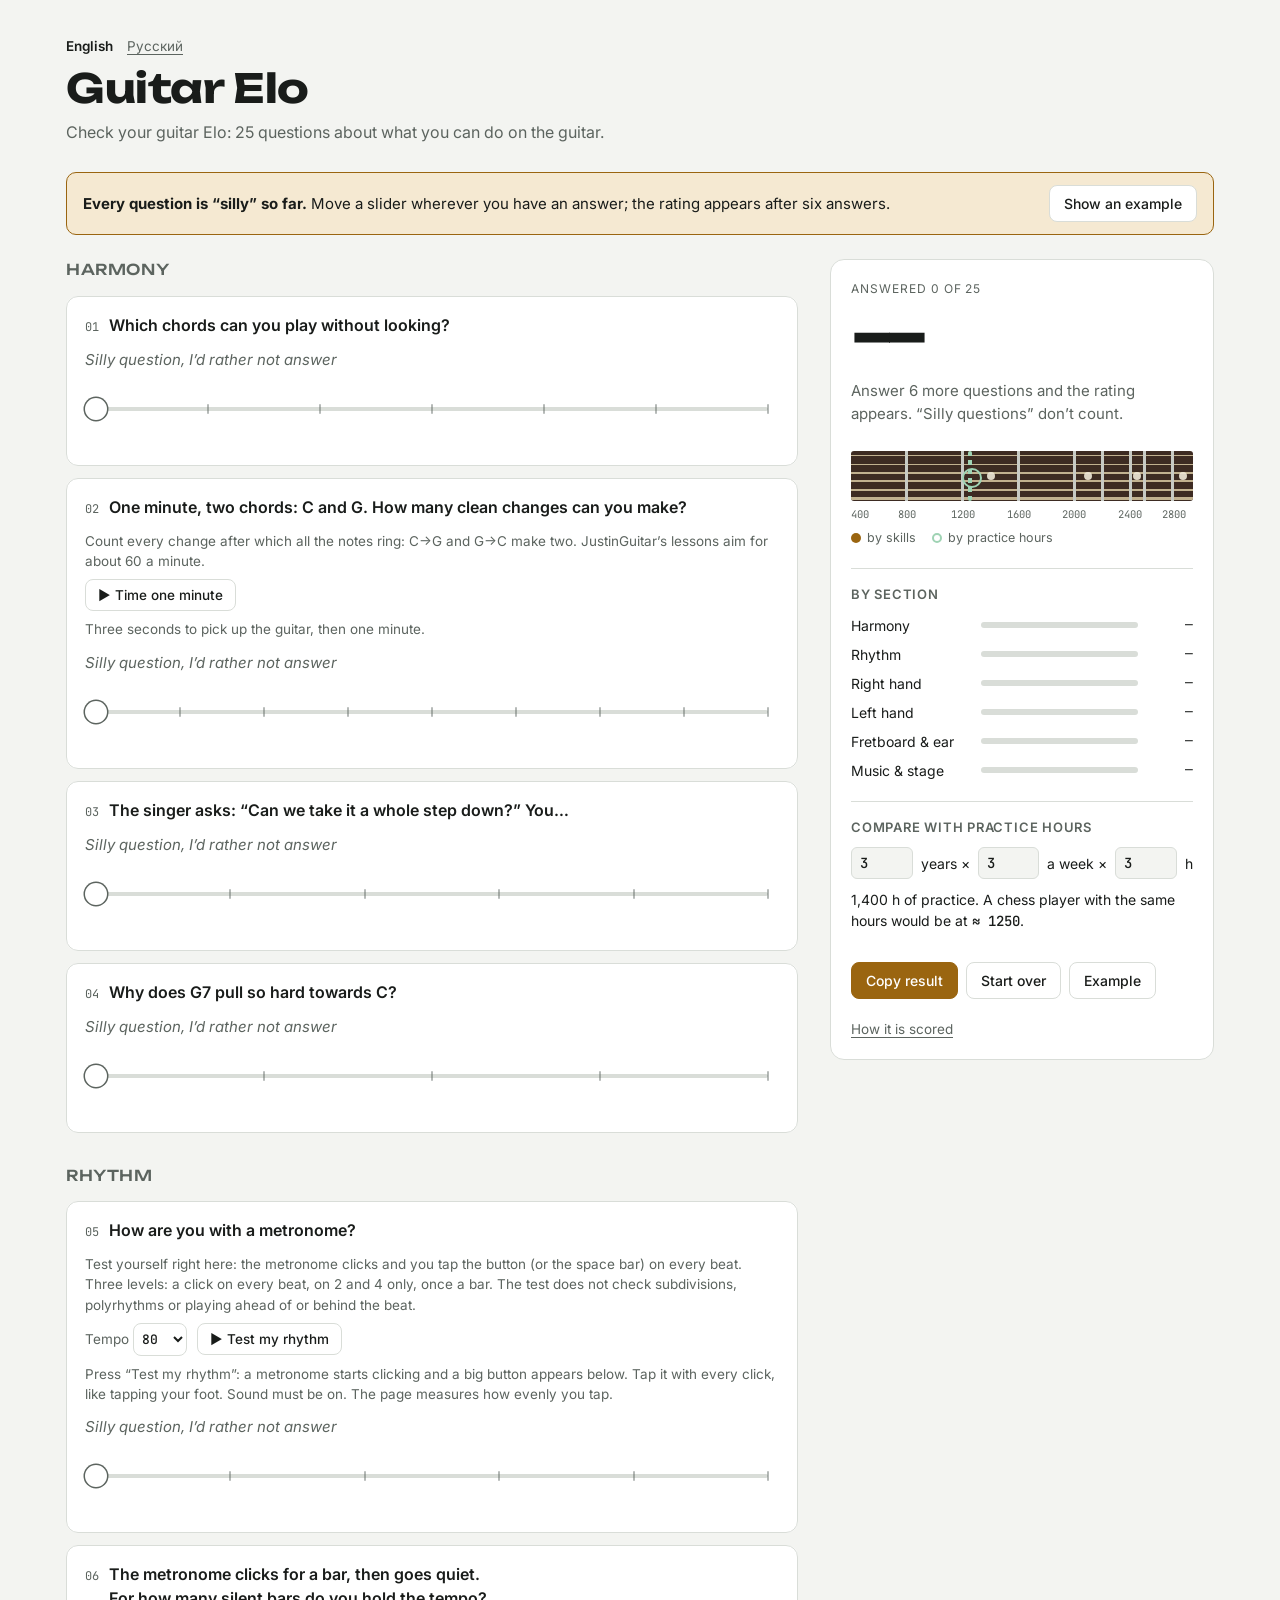
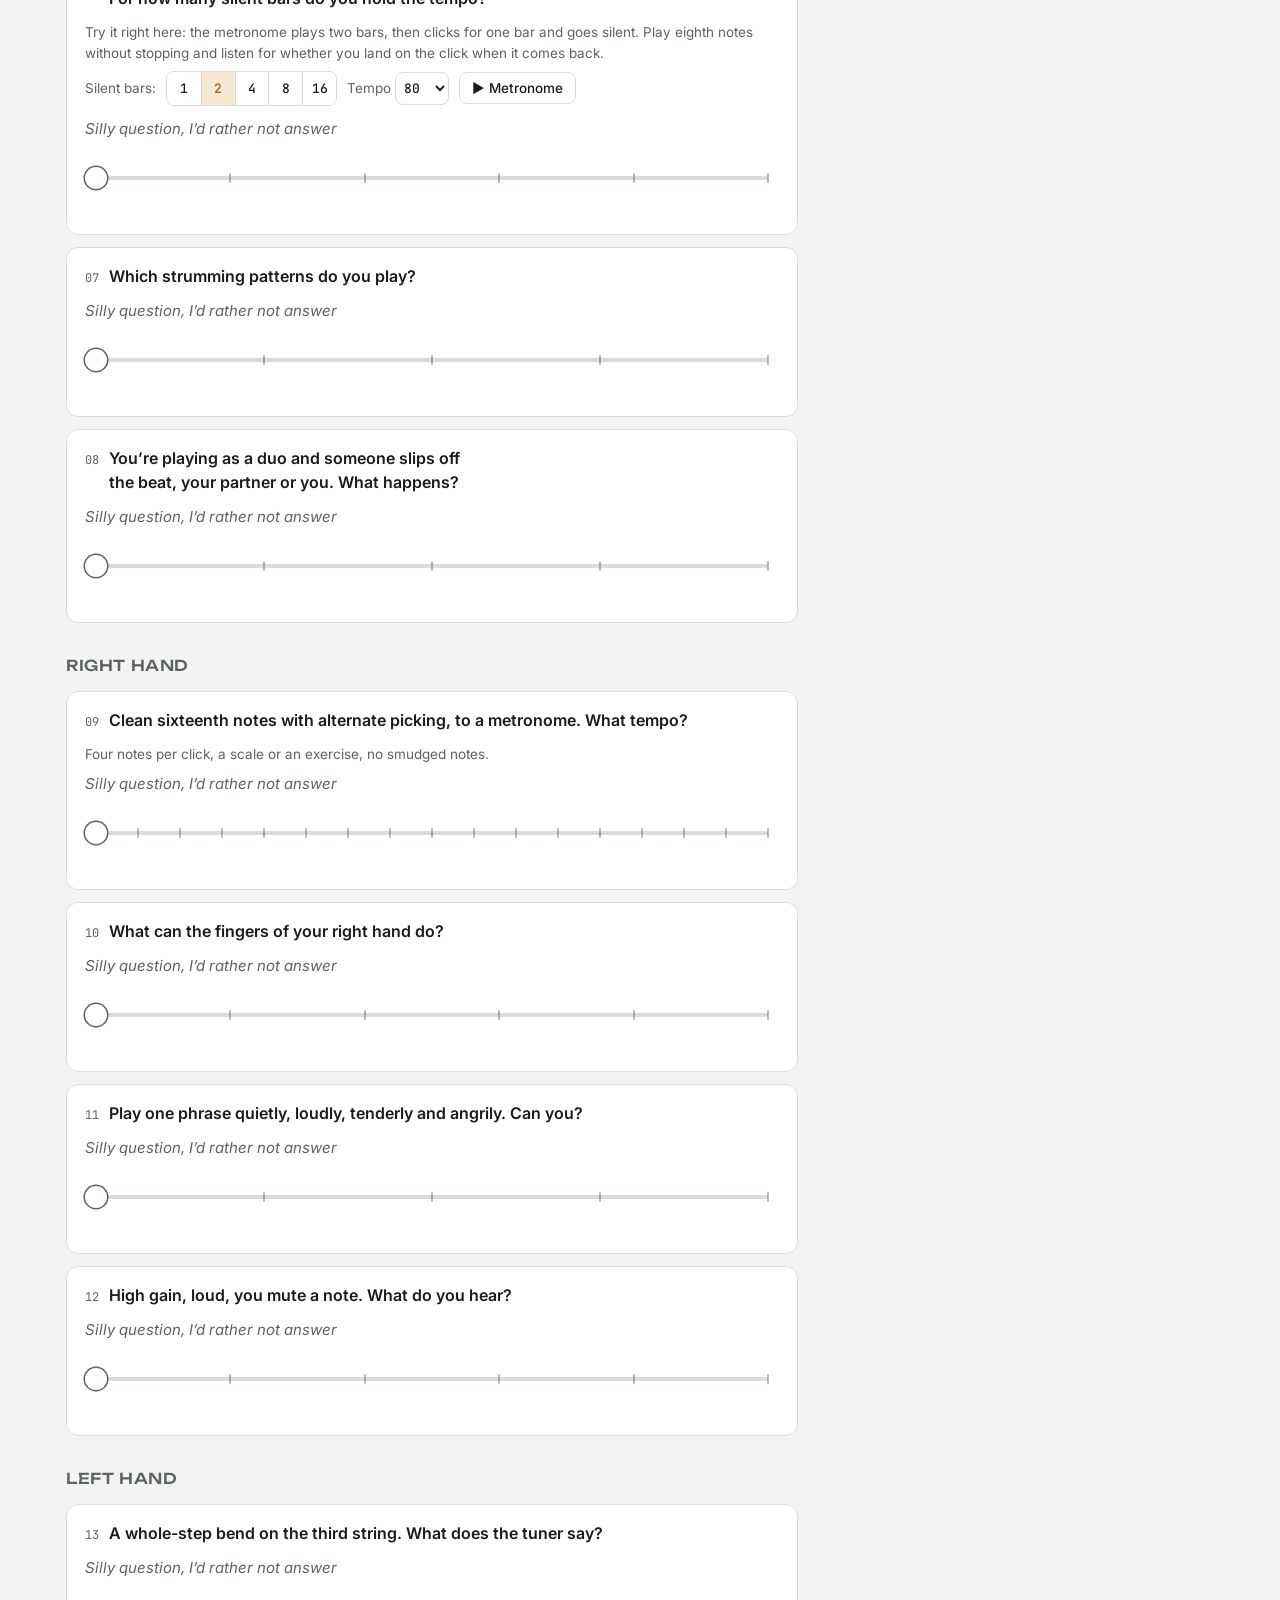
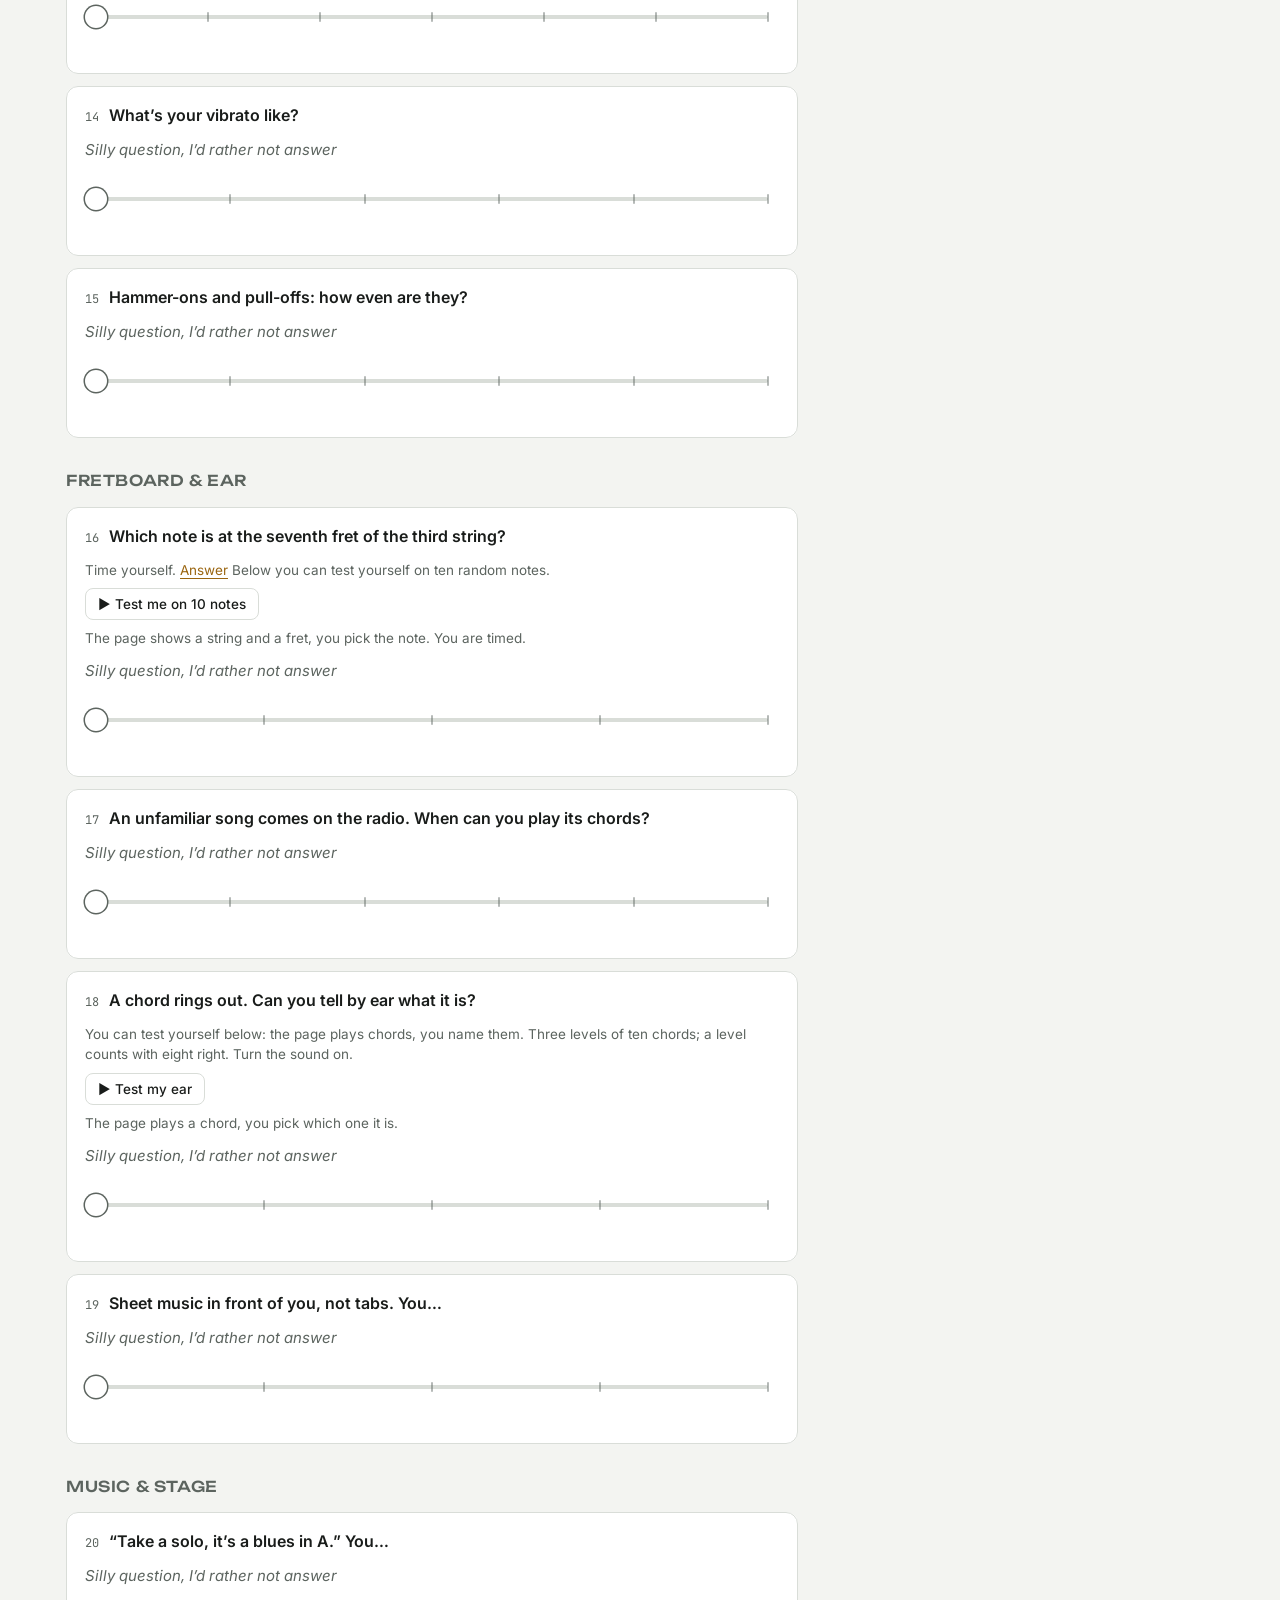
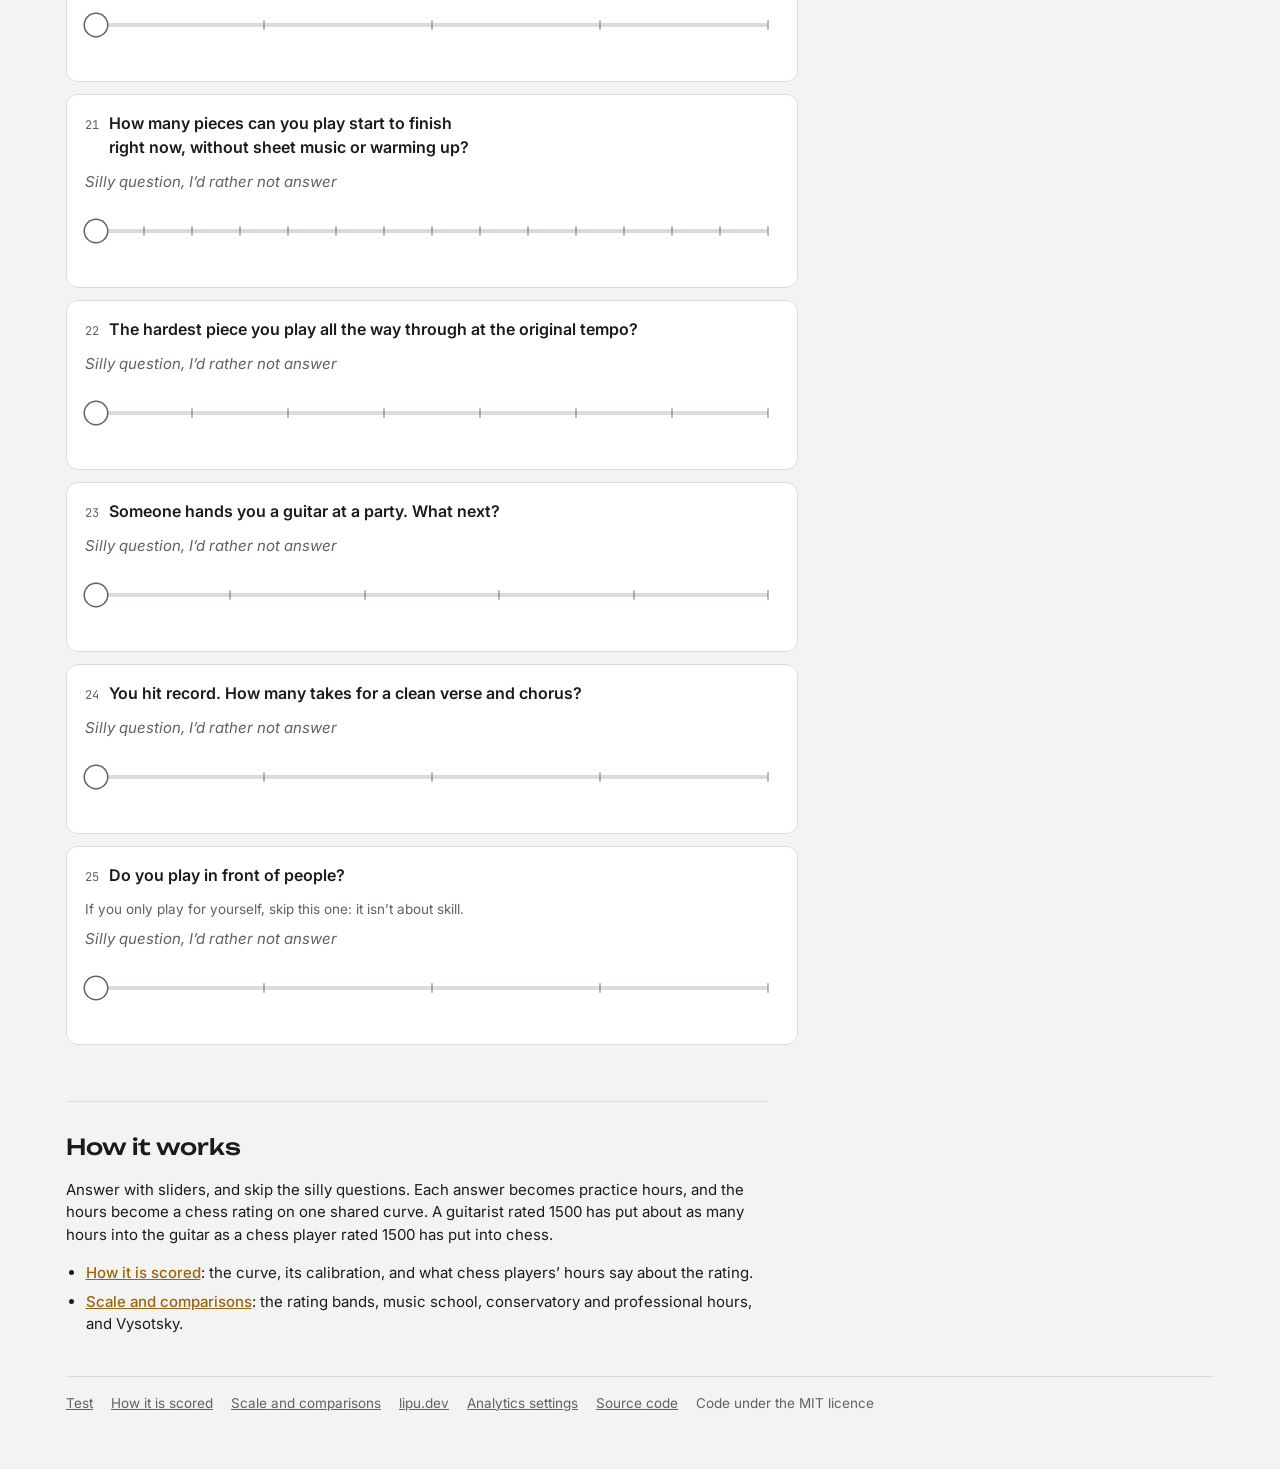
==== commit 885bab4c: "Google Analytics via the shared lipu.dev consent script Adds geo.lipu.dev/consent.js (GA4 G-DEDFZ80G" ====
--- a/site/index.html
+++ b/site/index.html
@@ -110,6 +110,7 @@
     <a href="method/">How it is scored</a>
     <a href="compare/">Scale and comparisons</a>
     <a href="https://lipu.dev/">lipu.dev</a>
+    <a href="#" data-lipu-consent-open>Analytics settings</a>
     <a href="https://github.com/komapc/guitar-elo" rel="noopener">Source code</a>
     <span>Code under the MIT licence</span>
   </footer>
@@ -123,5 +124,7 @@
 <script src="i18n/en.js?v=dev"></script>
 <script src="common.js?v=dev"></script>
 <script src="app.js?v=dev"></script>
+<!-- Google Analytics: shared lipu.dev consent script (komapc/lipu-hub geo/client/consent.js); banner only where opt-in is required, text follows <html lang> -->
+<script defer src="https://geo.lipu.dev/consent.js" data-ga="G-DEDFZ80GT0" data-accent="var(--accent)"></script>
 </body>
 </html>
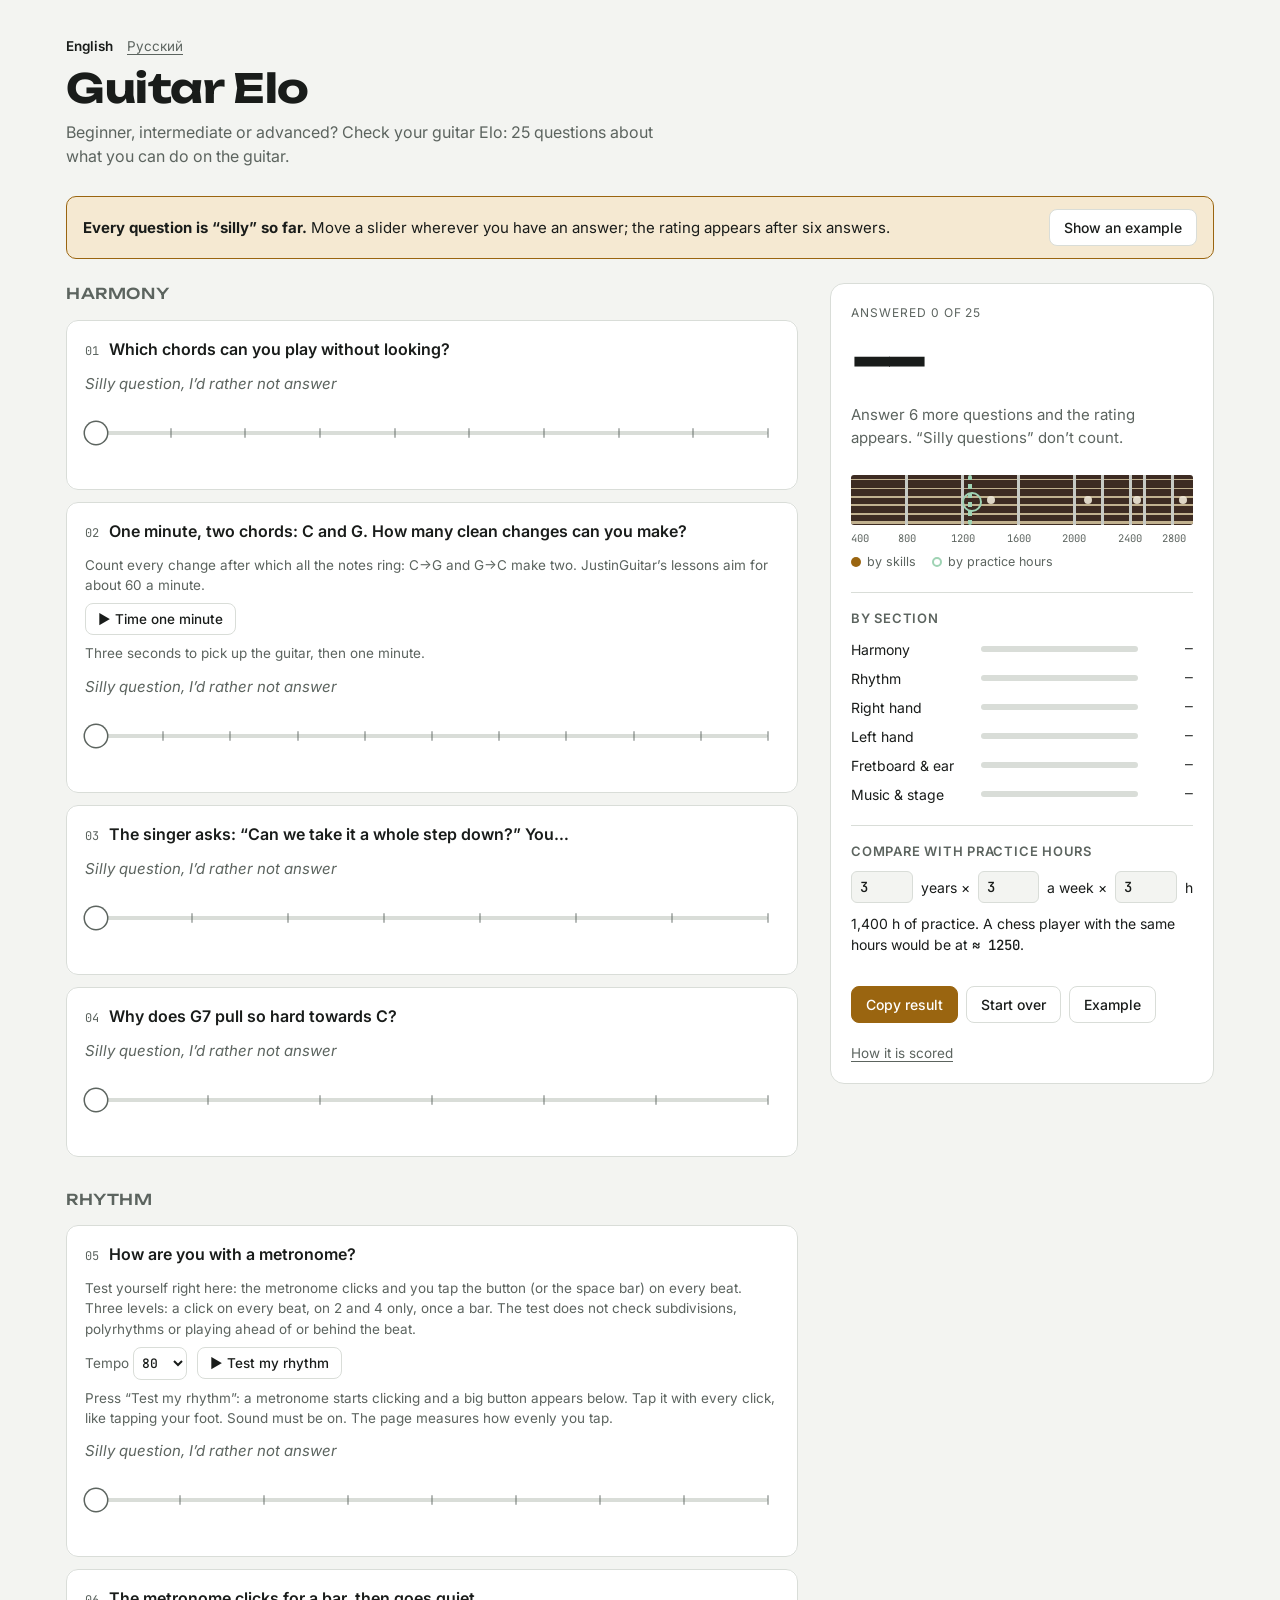
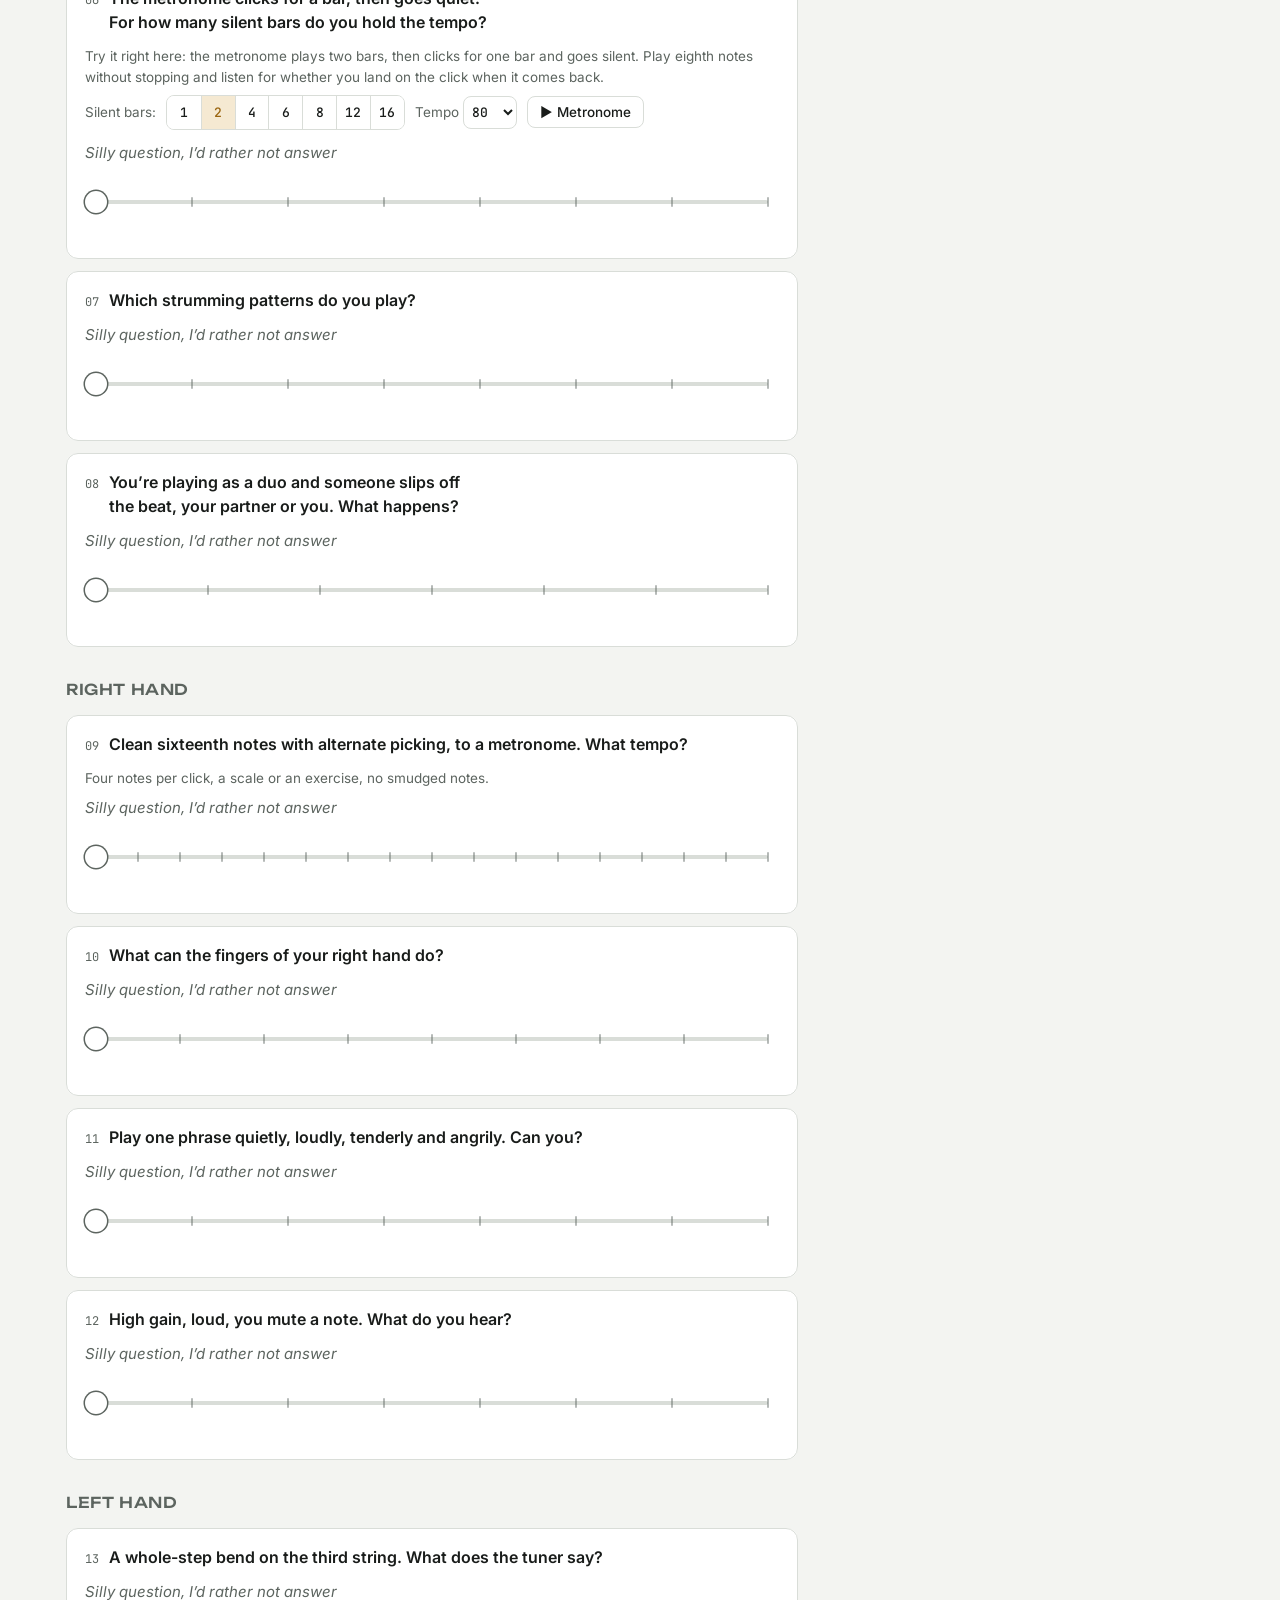
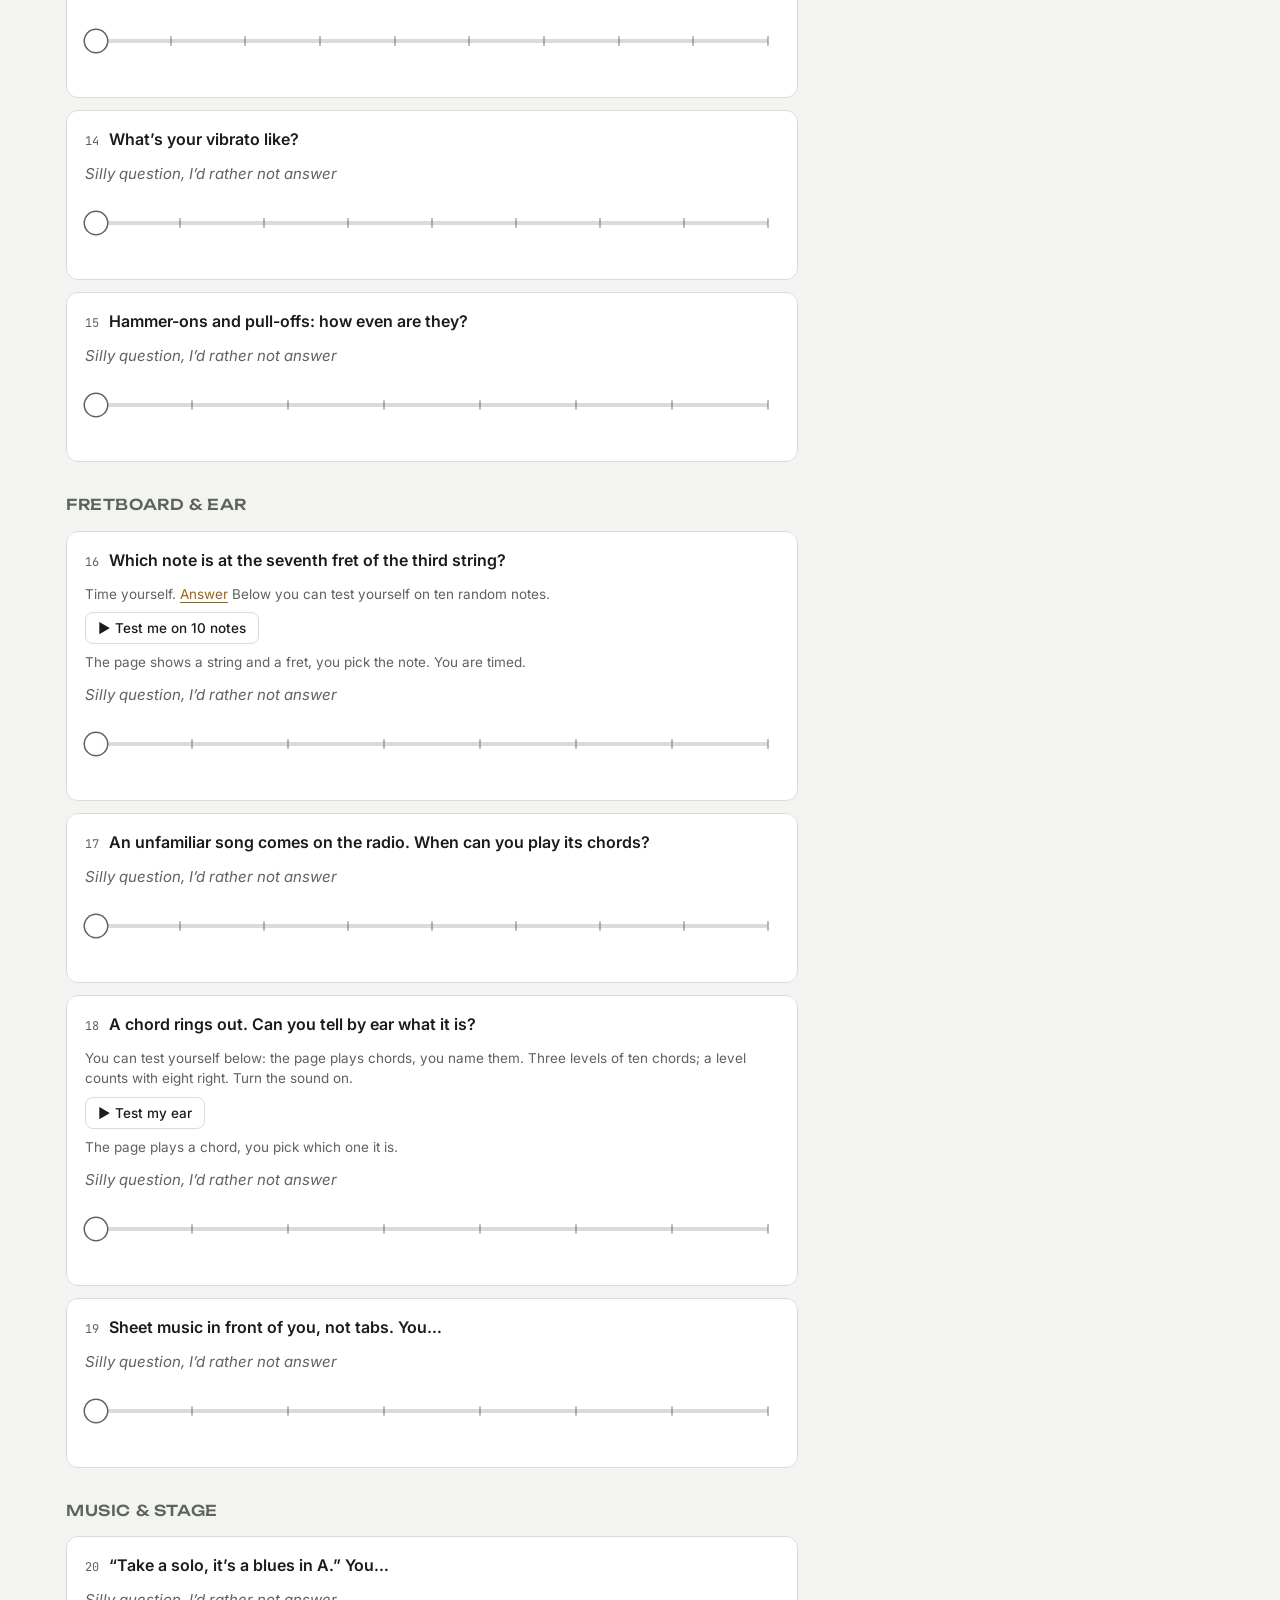
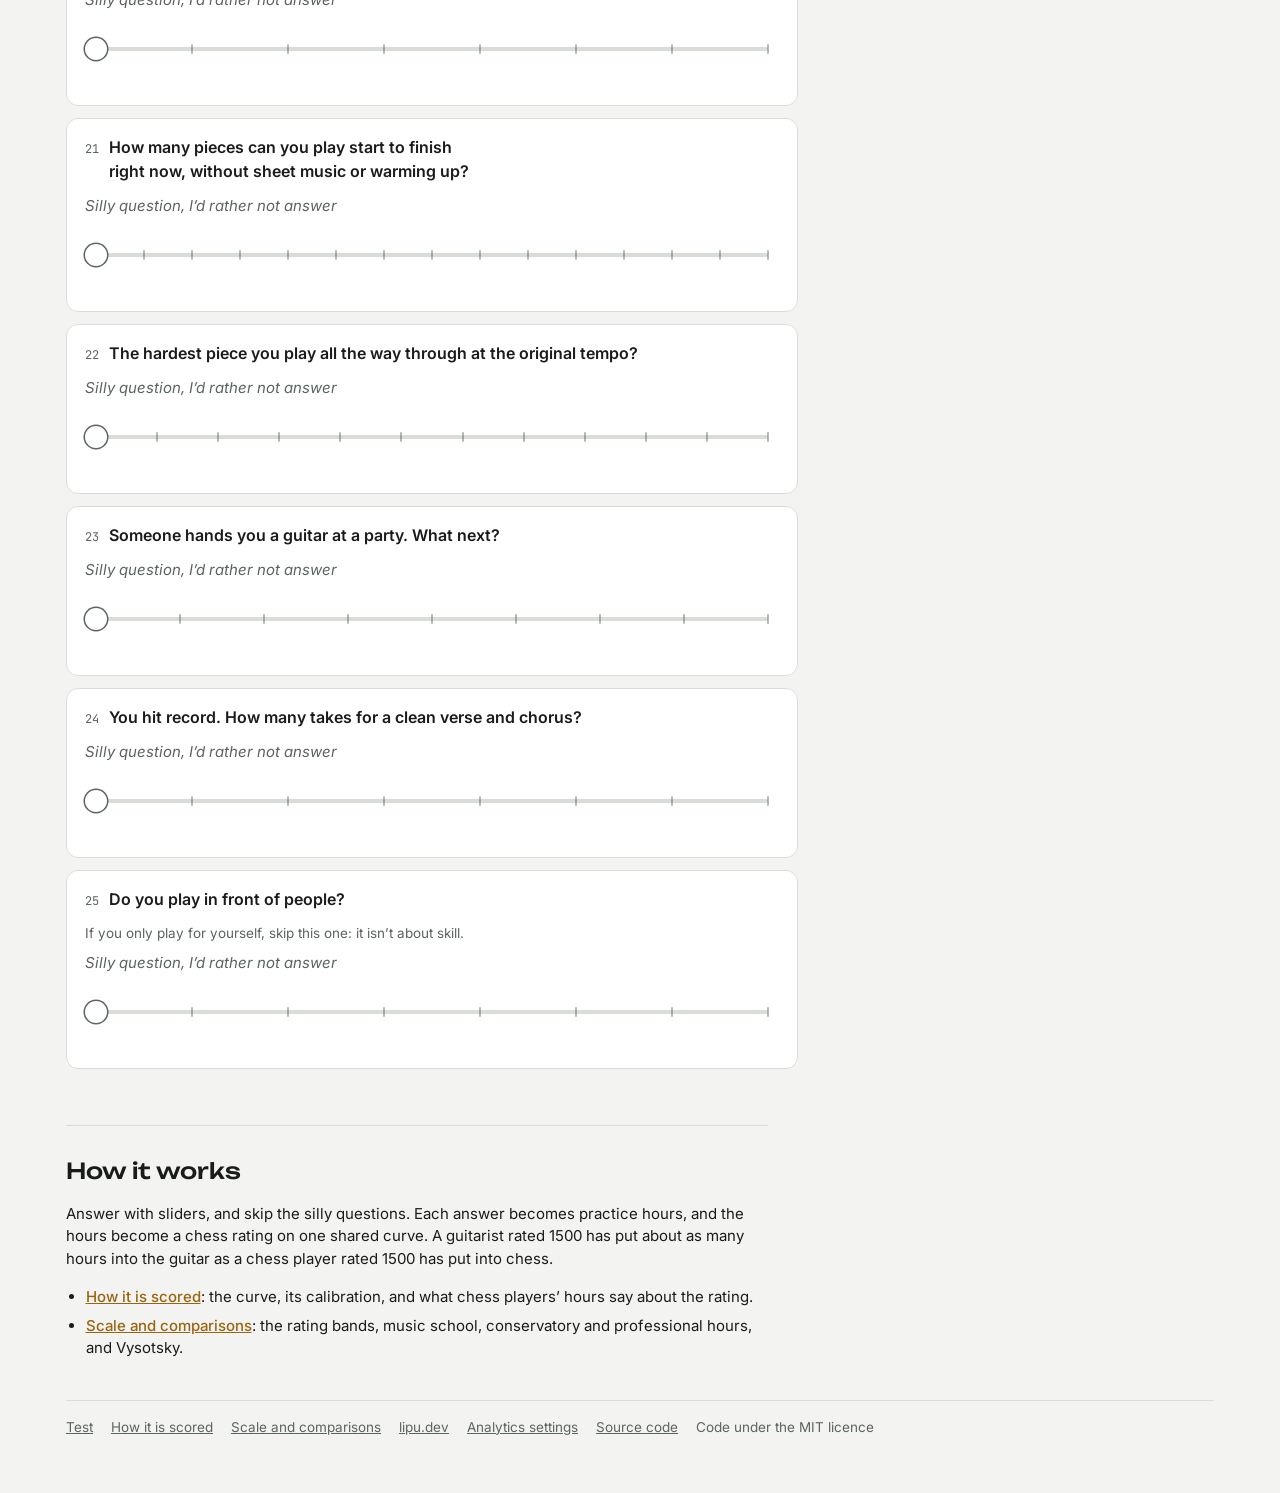
==== commit 26154a5d: "SEO: name guitar levels in the home page description and lede People search for a guitar level test " ====
--- a/site/index.html
+++ b/site/index.html
@@ -5,7 +5,7 @@
 <meta name="viewport" content="width=device-width, initial-scale=1, viewport-fit=cover">
 <script>try { if (localStorage.getItem('guitar-elo-lang') === 'ru') location.replace('/ru' + location.pathname + location.search + location.hash); } catch (e) {}</script>
 <title>Check your guitar Elo: a guitar skill test on the chess scale</title>
-<meta name="description" content="Check your guitar Elo: 25 questions and built-in rhythm, fretboard and ear tests. Answers become practice hours, and hours become a chess Elo rating.">
+<meta name="description" content="Beginner, intermediate or advanced? A guitar level test: 25 questions and built-in rhythm, fretboard and ear tests, rated on the chess Elo scale.">
 <meta name="msvalidate.01" content="CAFA7BE0D5D83695993D635831499022">
 <link rel="canonical" href="https://guitar-elo.lipu.dev/">
 <link rel="alternate" hreflang="en" href="https://guitar-elo.lipu.dev/">
@@ -20,13 +20,13 @@
 <meta property="og:site_name" content="lipu.dev">
 <meta property="og:url" content="https://guitar-elo.lipu.dev/">
 <meta property="og:title" content="Check your guitar Elo">
-<meta property="og:description" content="Check your guitar Elo: 25 questions and built-in rhythm, fretboard and ear tests. Answers become practice hours, and hours become a chess Elo rating.">
+<meta property="og:description" content="Beginner, intermediate or advanced? A guitar level test: 25 questions and built-in rhythm, fretboard and ear tests, rated on the chess Elo scale.">
 <meta property="og:image" content="https://guitar-elo.lipu.dev/og-en.png">
 <meta property="og:image:width" content="1200">
 <meta property="og:image:height" content="630">
 <meta property="og:image:alt" content="Guitar Elo: how good are you at guitar? A fretboard with rating bands from Beginner to Master.">
 <meta name="twitter:card" content="summary_large_image">
-<script type="application/ld+json">{"@context": "https://schema.org", "@type": "WebApplication", "name": "Guitar Elo", "url": "https://guitar-elo.lipu.dev/", "description": "Check your guitar Elo: 25 questions and built-in rhythm, fretboard and ear tests. Answers become practice hours, and hours become a chess Elo rating.", "inLanguage": "en", "applicationCategory": "EducationalApplication", "operatingSystem": "Any", "browserRequirements": "Requires JavaScript", "isAccessibleForFree": true, "offers": {"@type": "Offer", "price": "0", "priceCurrency": "USD"}, "image": "https://guitar-elo.lipu.dev/og-en.png", "publisher": {"@type": "Organization", "name": "lipu.dev", "url": "https://lipu.dev/"}, "workTranslation": {"@id": "https://guitar-elo.lipu.dev/ru/"}}</script>
+<script type="application/ld+json">{"@context": "https://schema.org", "@type": "WebApplication", "name": "Guitar Elo", "url": "https://guitar-elo.lipu.dev/", "description": "Beginner, intermediate or advanced? A guitar level test: 25 questions and built-in rhythm, fretboard and ear tests, rated on the chess Elo scale.", "inLanguage": "en", "applicationCategory": "EducationalApplication", "operatingSystem": "Any", "browserRequirements": "Requires JavaScript", "isAccessibleForFree": true, "offers": {"@type": "Offer", "price": "0", "priceCurrency": "USD"}, "image": "https://guitar-elo.lipu.dev/og-en.png", "publisher": {"@type": "Organization", "name": "lipu.dev", "url": "https://lipu.dev/"}, "workTranslation": {"@id": "https://guitar-elo.lipu.dev/ru/"}}</script>
 <link rel="preconnect" href="https://fonts.googleapis.com">
 <link rel="preconnect" href="https://fonts.gstatic.com" crossorigin>
 <link rel="stylesheet" href="https://fonts.googleapis.com/css2?family=Inter:wght@400;500;600&family=JetBrains+Mono:wght@400;500&family=Unbounded:wght@500;700&display=swap">
@@ -38,7 +38,7 @@
   <header class="top">
     <nav class="langs" aria-label="Language"><b>English</b><a href="ru/" hreflang="ru" lang="ru" data-lang="ru">Русский</a></nav>
     <h1>Guitar Elo</h1>
-    <p class="lede">Check your guitar Elo: 25 questions about what you can do on the guitar.</p>
+    <p class="lede">Beginner, intermediate or advanced? Check your guitar Elo: 25 questions about what you can do on the guitar.</p>
   </header>
 
   <div class="example" id="blank" hidden>
